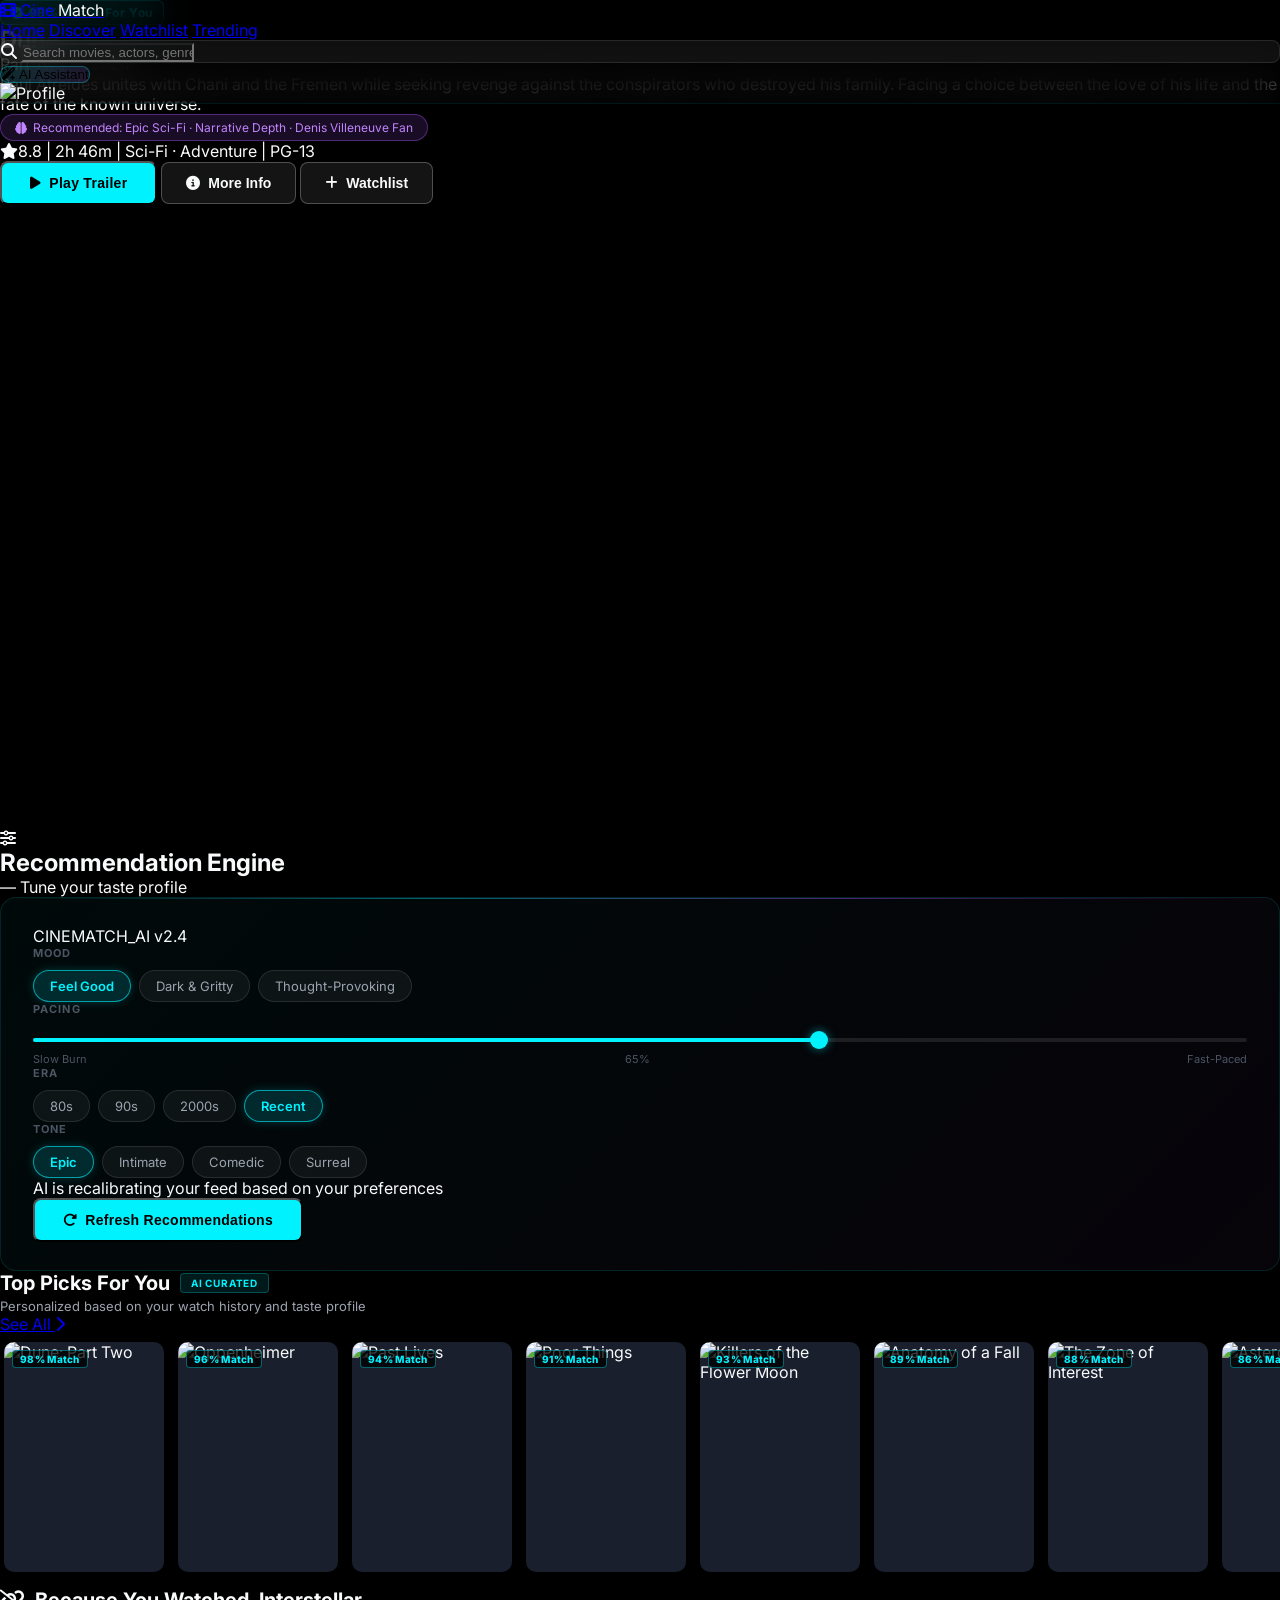
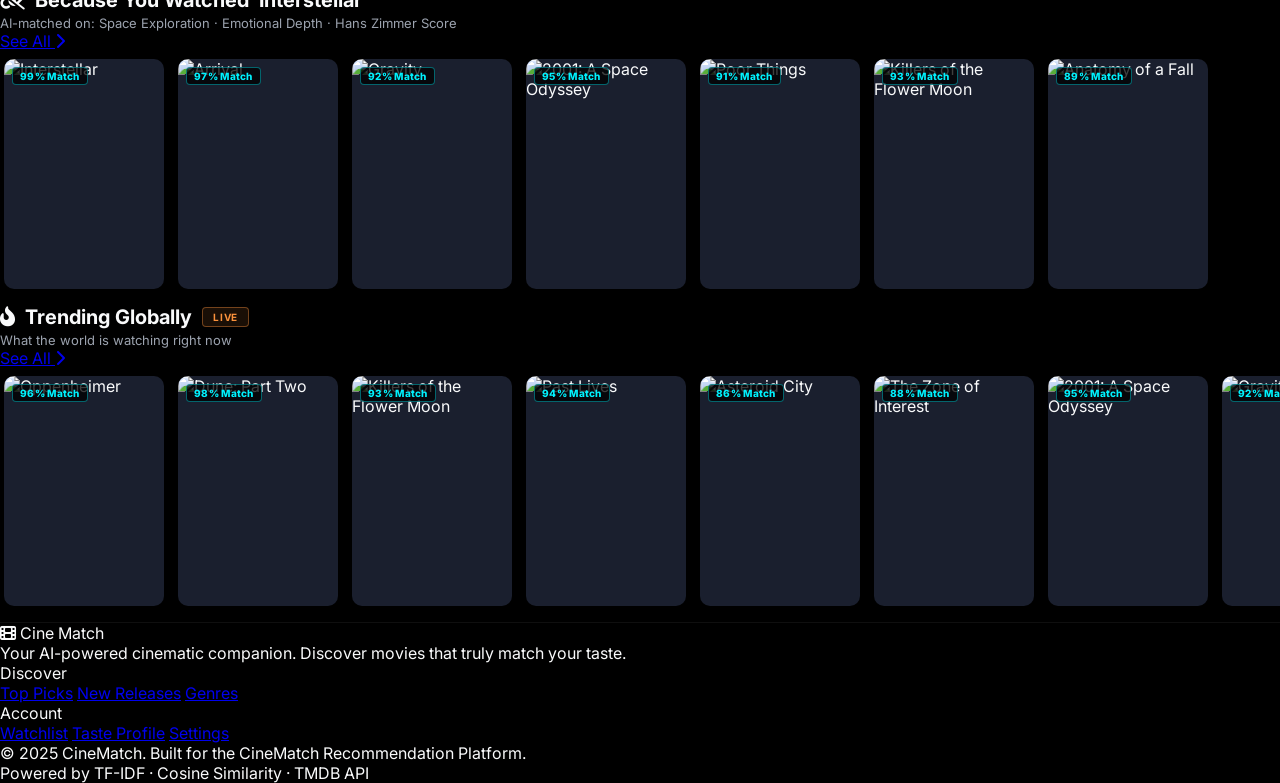
==== cinematch.html @ f8d1aee7 "Added the basis of UI." ====
<!DOCTYPE html>
<html lang="en">
<head>
  <meta charset="UTF-8" />
  <meta name="viewport" content="width=device-width, initial-scale=1.0" />
  <title>CineMatch — Your AI Movie Companion</title>
  <script src="https://cdn.tailwindcss.com"></script>
  <link rel="stylesheet" href="https://cdnjs.cloudflare.com/ajax/libs/font-awesome/6.5.0/css/all.min.css" />
  <link href="https://fonts.googleapis.com/css2?family=Inter:wght@300;400;500;600;700;800;900&display=swap" rel="stylesheet" />

  <script>
    tailwind.config = {
      theme: {
        extend: {
          colors: {
            cyan: { DEFAULT: '#00f2fe', 400: '#00f2fe', 500: '#00d4e0' },
            purple: { accent: '#a855f7', deep: '#7c3aed' },
            dark: { 900: '#000000', 800: '#0a0a0f', 700: '#0f0f1a', 600: '#111827', 500: '#1a1f2e', 400: '#1e2435', 300: '#252b3d' },
          },
          fontFamily: { sans: ['Inter', 'sans-serif'] },
          backdropBlur: { xs: '2px', sm: '8px', md: '16px', lg: '24px', xl: '40px' },
        }
      }
    }
  </script>

  <style>
    * { box-sizing: border-box; margin: 0; padding: 0; }
    :root {
      --cyan: #00f2fe;
      --cyan-dim: rgba(0, 242, 254, 0.15);
      --cyan-glow: rgba(0, 242, 254, 0.4);
      --purple: #a855f7;
      --purple-dim: rgba(168, 85, 247, 0.15);
      --purple-glow: rgba(168, 85, 247, 0.4);
      --bg-0: #000000;
      --bg-1: #0a0a0f;
      --bg-2: #0f0f1a;
      --bg-3: #111827;
      --bg-4: #1a1f2e;
      --bg-5: #252b3d;
      --text-primary: #f9fafb;
      --text-secondary: #9ca3af;
      --text-muted: #4b5563;
    }

    html { scroll-behavior: smooth; }

    body {
      background: var(--bg-0);
      color: var(--text-primary);
      font-family: 'Inter', sans-serif;
      overflow-x: hidden;
      min-height: 100vh;
    }

    /* ─── SCROLLBAR ─── */
    ::-webkit-scrollbar { width: 4px; height: 4px; }
    ::-webkit-scrollbar-track { background: var(--bg-1); }
    ::-webkit-scrollbar-thumb { background: var(--bg-5); border-radius: 9999px; }
    ::-webkit-scrollbar-thumb:hover { background: var(--cyan); }

    /* ─── NAVBAR ─── */
    #navbar {
      position: fixed; top: 0; left: 0; right: 0; z-index: 999;
      background: rgba(0, 0, 0, 0.6);
      backdrop-filter: blur(20px);
      -webkit-backdrop-filter: blur(20px);
      border-bottom: 1px solid rgba(0, 242, 254, 0.08);
      transition: background 0.3s ease;
    }
    #navbar.scrolled {
      background: rgba(0, 0, 0, 0.92);
      border-bottom-color: rgba(0, 242, 254, 0.15);
    }

    .nav-logo span:first-child { color: var(--cyan); }
    .nav-logo span:last-child { color: var(--text-primary); }

    .search-bar {
      background: rgba(255,255,255,0.06);
      border: 1px solid rgba(255,255,255,0.1);
      border-radius: 8px;
      transition: all 0.3s ease;
    }
    .search-bar:focus-within {
      background: rgba(0, 242, 254, 0.08);
      border-color: rgba(0, 242, 254, 0.5);
      box-shadow: 0 0 0 3px rgba(0, 242, 254, 0.1);
    }
    .search-bar input { background: transparent; outline: none; }

    .ai-btn {
      background: linear-gradient(135deg, rgba(0,242,254,0.15), rgba(168,85,247,0.15));
      border: 1px solid rgba(0,242,254,0.3);
      border-radius: 8px;
      transition: all 0.3s ease;
      position: relative;
      overflow: hidden;
    }
    .ai-btn::before {
      content: '';
      position: absolute; inset: 0;
      background: linear-gradient(135deg, rgba(0,242,254,0.2), rgba(168,85,247,0.2));
      opacity: 0;
      transition: opacity 0.3s ease;
    }
    .ai-btn:hover::before { opacity: 1; }
    .ai-btn:hover { border-color: rgba(0,242,254,0.6); box-shadow: 0 0 16px rgba(0,242,254,0.2); }

    /* ─── HERO ─── */
    #hero {
      position: relative;
      height: 92vh;
      min-height: 600px;
      overflow: hidden;
    }
    .hero-bg {
      position: absolute; inset: 0;
      background-image: url('https://images.unsplash.com/photo-1534809027769-b00d750a6bac?w=1800&q=85');
      background-size: cover;
      background-position: center top;
      transform: scale(1.05);
      animation: heroZoom 20s ease-in-out infinite alternate;
    }
    @keyframes heroZoom {
      from { transform: scale(1.05); }
      to   { transform: scale(1.12); }
    }
    .hero-gradient {
      position: absolute; inset: 0;
      background: linear-gradient(
        to bottom,
        rgba(0,0,0,0.2) 0%,
        rgba(0,0,0,0.1) 30%,
        rgba(0,0,0,0.6) 65%,
        rgba(0,0,0,0.95) 85%,
        #000 100%
      );
    }
    .hero-gradient-left {
      position: absolute; inset: 0;
      background: linear-gradient(to right, rgba(0,0,0,0.85) 0%, rgba(0,0,0,0.4) 50%, transparent 100%);
    }

    .match-badge {
      background: linear-gradient(135deg, rgba(0,242,254,0.25), rgba(0,242,254,0.1));
      border: 1px solid rgba(0,242,254,0.5);
      border-radius: 6px;
      font-size: 12px;
      font-weight: 700;
      color: var(--cyan);
      letter-spacing: 0.05em;
      padding: 4px 10px;
      display: inline-flex;
      align-items: center;
      gap: 5px;
      animation: pulseBadge 2.5s ease-in-out infinite;
    }
    @keyframes pulseBadge {
      0%,100% { box-shadow: 0 0 8px rgba(0,242,254,0.3); }
      50%      { box-shadow: 0 0 20px rgba(0,242,254,0.6); }
    }

    .why-pill {
      background: rgba(168,85,247,0.15);
      border: 1px solid rgba(168,85,247,0.4);
      border-radius: 20px;
      font-size: 12px;
      color: #c084fc;
      padding: 5px 14px;
      display: inline-flex;
      align-items: center;
      gap: 6px;
    }

    .btn-play {
      background: var(--cyan);
      color: #000;
      font-weight: 700;
      font-size: 14px;
      border-radius: 8px;
      padding: 12px 28px;
      display: inline-flex;
      align-items: center;
      gap: 8px;
      transition: all 0.3s ease;
      letter-spacing: 0.02em;
    }
    .btn-play:hover {
      background: #33f5ff;
      box-shadow: 0 0 24px rgba(0,242,254,0.6);
      transform: translateY(-1px);
    }

    .btn-outline {
      background: rgba(255,255,255,0.08);
      border: 1px solid rgba(255,255,255,0.25);
      color: var(--text-primary);
      font-weight: 600;
      font-size: 14px;
      border-radius: 8px;
      padding: 12px 24px;
      display: inline-flex;
      align-items: center;
      gap: 8px;
      transition: all 0.3s ease;
    }
    .btn-outline:hover {
      background: rgba(255,255,255,0.15);
      border-color: rgba(255,255,255,0.4);
      transform: translateY(-1px);
    }

    /* ─── CONTROL CENTER ─── */
    #control-center {
      background: linear-gradient(135deg, rgba(0,242,254,0.04), rgba(168,85,247,0.04));
      border: 1px solid rgba(0,242,254,0.12);
      border-radius: 16px;
      padding: 28px 32px;
      position: relative;
      overflow: hidden;
    }
    #control-center::before {
      content: '';
      position: absolute; top: 0; left: 0; right: 0; height: 1px;
      background: linear-gradient(90deg, transparent, rgba(0,242,254,0.4), rgba(168,85,247,0.4), transparent);
    }

    .control-label {
      font-size: 11px;
      font-weight: 700;
      letter-spacing: 0.1em;
      text-transform: uppercase;
      color: var(--text-muted);
      margin-bottom: 10px;
    }

    /* Toggle Pills */
    .pill-group { display: flex; gap: 8px; flex-wrap: wrap; }
    .pill {
      background: rgba(255,255,255,0.05);
      border: 1px solid rgba(255,255,255,0.1);
      border-radius: 20px;
      font-size: 13px;
      color: var(--text-secondary);
      padding: 7px 16px;
      cursor: pointer;
      transition: all 0.25s ease;
      user-select: none;
      white-space: nowrap;
    }
    .pill:hover {
      background: rgba(0,242,254,0.08);
      border-color: rgba(0,242,254,0.3);
      color: var(--cyan);
    }
    .pill.active {
      background: rgba(0,242,254,0.15);
      border-color: rgba(0,242,254,0.6);
      color: var(--cyan);
      font-weight: 600;
      box-shadow: 0 0 10px rgba(0,242,254,0.2);
    }
    .pill.active-purple {
      background: rgba(168,85,247,0.15);
      border-color: rgba(168,85,247,0.6);
      color: #c084fc;
      font-weight: 600;
      box-shadow: 0 0 10px rgba(168,85,247,0.2);
    }

    /* Range Slider */
    .slider-track { position: relative; margin-top: 4px; }
    input[type=range] {
      -webkit-appearance: none;
      width: 100%;
      height: 4px;
      background: rgba(255,255,255,0.1);
      border-radius: 2px;
      outline: none;
    }
    input[type=range]::-webkit-slider-thumb {
      -webkit-appearance: none;
      width: 18px;
      height: 18px;
      background: var(--cyan);
      border-radius: 50%;
      cursor: pointer;
      box-shadow: 0 0 10px rgba(0,242,254,0.5);
      transition: box-shadow 0.2s;
    }
    input[type=range]::-webkit-slider-thumb:hover {
      box-shadow: 0 0 16px rgba(0,242,254,0.8);
    }
    .slider-labels {
      display: flex;
      justify-content: space-between;
      font-size: 11px;
      color: var(--text-muted);
      margin-top: 6px;
    }

    /* ─── MOVIE ROWS ─── */
    .section-title {
      font-size: 20px;
      font-weight: 700;
      color: var(--text-primary);
      display: flex;
      align-items: center;
      gap: 10px;
    }
    .section-subtitle {
      font-size: 13px;
      color: var(--text-secondary);
      margin-top: 3px;
    }
    .section-tag {
      background: rgba(0,242,254,0.1);
      border: 1px solid rgba(0,242,254,0.25);
      color: var(--cyan);
      font-size: 10px;
      font-weight: 700;
      letter-spacing: 0.08em;
      text-transform: uppercase;
      padding: 3px 10px;
      border-radius: 4px;
    }

    .row-wrapper { position: relative; }
    .row-scroll {
      display: flex;
      gap: 14px;
      overflow-x: auto;
      padding: 8px 4px 16px;
      scrollbar-width: none;
      -ms-overflow-style: none;
      scroll-behavior: smooth;
    }
    .row-scroll::-webkit-scrollbar { display: none; }

    .scroll-btn {
      position: absolute;
      top: 50%;
      transform: translateY(-50%);
      z-index: 10;
      width: 44px;
      height: 80px;
      display: flex;
      align-items: center;
      justify-content: center;
      cursor: pointer;
      border-radius: 8px;
      background: rgba(0,0,0,0.8);
      border: 1px solid rgba(255,255,255,0.1);
      color: var(--text-primary);
      font-size: 16px;
      transition: all 0.25s ease;
      opacity: 0;
      pointer-events: none;
    }
    .row-wrapper:hover .scroll-btn { opacity: 1; pointer-events: all; }
    .scroll-btn:hover {
      background: rgba(0,242,254,0.15);
      border-color: rgba(0,242,254,0.4);
      color: var(--cyan);
      box-shadow: 0 0 16px rgba(0,242,254,0.2);
    }
    .scroll-btn.left { left: -20px; }
    .scroll-btn.right { right: -20px; }

    /* ─── MOVIE CARD ─── */
    .movie-card {
      flex: 0 0 160px;
      border-radius: 10px;
      overflow: hidden;
      cursor: pointer;
      position: relative;
      transition: transform 0.35s cubic-bezier(0.34, 1.56, 0.64, 1),
                  box-shadow 0.35s ease;
      background: var(--bg-4);
    }
    .movie-card:hover {
      transform: scale(1.08) translateY(-4px);
      box-shadow: 0 20px 40px rgba(0,0,0,0.7), 0 0 0 1px rgba(0,242,254,0.3);
      z-index: 5;
    }
    .movie-card img {
      width: 100%;
      height: 230px;
      object-fit: cover;
      display: block;
    }
    .card-overlay {
      position: absolute; inset: 0;
      background: linear-gradient(to top, rgba(0,0,0,0.95) 0%, rgba(0,0,0,0.3) 50%, transparent 100%);
      opacity: 0;
      transition: opacity 0.3s ease;
      display: flex;
      flex-direction: column;
      justify-content: flex-end;
      padding: 12px 10px;
      gap: 6px;
    }
    .movie-card:hover .card-overlay { opacity: 1; }

    .card-match {
      position: absolute;
      top: 8px;
      left: 8px;
      font-size: 10px;
      font-weight: 800;
      color: var(--cyan);
      background: rgba(0,0,0,0.75);
      border: 1px solid rgba(0,242,254,0.4);
      border-radius: 4px;
      padding: 2px 7px;
      letter-spacing: 0.03em;
    }

    .card-title {
      font-size: 12px;
      font-weight: 700;
      color: white;
      line-height: 1.3;
    }
    .card-meta {
      font-size: 10px;
      color: var(--text-secondary);
      display: flex;
      align-items: center;
      gap: 6px;
    }
    .card-genres {
      display: flex;
      gap: 4px;
      flex-wrap: wrap;
    }
    .genre-tag {
      font-size: 9px;
      background: rgba(168,85,247,0.25);
      border: 1px solid rgba(168,85,247,0.3);
      color: #c084fc;
      padding: 2px 6px;
      border-radius: 3px;
      font-weight: 600;
    }

    .card-play-icon {
      position: absolute;
      top: 50%;
      left: 50%;
      transform: translate(-50%, -50%) scale(0.5);
      width: 42px;
      height: 42px;
      background: rgba(0,242,254,0.9);
      border-radius: 50%;
      display: flex;
      align-items: center;
      justify-content: center;
      color: #000;
      font-size: 14px;
      opacity: 0;
      transition: all 0.3s ease;
    }
    .movie-card:hover .card-play-icon {
      opacity: 1;
      transform: translate(-50%, -50%) scale(1);
    }

    /* ─── MODAL ─── */
    #modal-overlay {
      position: fixed; inset: 0; z-index: 9999;
      background: rgba(0,0,0,0.85);
      backdrop-filter: blur(8px);
      -webkit-backdrop-filter: blur(8px);
      display: flex;
      align-items: center;
      justify-content: center;
      padding: 20px;
      opacity: 0;
      pointer-events: none;
      transition: opacity 0.3s ease;
    }
    #modal-overlay.active {
      opacity: 1;
      pointer-events: all;
    }
    #modal {
      background: var(--bg-2);
      border: 1px solid rgba(0,242,254,0.15);
      border-radius: 16px;
      width: 100%;
      max-width: 860px;
      max-height: 90vh;
      overflow-y: auto;
      transform: scale(0.9) translateY(20px);
      transition: transform 0.35s cubic-bezier(0.34, 1.56, 0.64, 1);
      scrollbar-width: thin;
    }
    #modal-overlay.active #modal {
      transform: scale(1) translateY(0);
    }

    .modal-hero {
      position: relative;
      height: 340px;
      overflow: hidden;
      border-radius: 16px 16px 0 0;
    }
    .modal-hero img {
      width: 100%;
      height: 100%;
      object-fit: cover;
    }
    .modal-hero-gradient {
      position: absolute; inset: 0;
      background: linear-gradient(to bottom, transparent 30%, var(--bg-2) 100%);
    }
    .modal-hero-left {
      position: absolute; inset: 0;
      background: linear-gradient(to right, rgba(0,0,0,0.6) 0%, transparent 60%);
    }
    .modal-hero-content {
      position: absolute;
      bottom: 24px;
      left: 28px;
      right: 28px;
    }
    .modal-close {
      position: absolute;
      top: 16px;
      right: 16px;
      width: 36px;
      height: 36px;
      background: rgba(0,0,0,0.7);
      border: 1px solid rgba(255,255,255,0.2);
      border-radius: 50%;
      display: flex;
      align-items: center;
      justify-content: center;
      cursor: pointer;
      color: white;
      font-size: 14px;
      transition: all 0.2s;
      z-index: 10;
    }
    .modal-close:hover {
      background: rgba(0,242,254,0.2);
      border-color: var(--cyan);
      color: var(--cyan);
    }

    .rating-star { color: #fbbf24; }

    .platform-badge {
      background: rgba(255,255,255,0.08);
      border: 1px solid rgba(255,255,255,0.15);
      border-radius: 6px;
      font-size: 11px;
      font-weight: 600;
      color: var(--text-secondary);
      padding: 4px 10px;
      display: inline-flex;
      align-items: center;
      gap: 5px;
    }

    .dont-show-btn {
      background: rgba(239,68,68,0.1);
      border: 1px solid rgba(239,68,68,0.3);
      color: #f87171;
      font-size: 12px;
      font-weight: 600;
      padding: 8px 16px;
      border-radius: 6px;
      cursor: pointer;
      display: inline-flex;
      align-items: center;
      gap: 6px;
      transition: all 0.2s;
    }
    .dont-show-btn:hover {
      background: rgba(239,68,68,0.2);
      border-color: rgba(239,68,68,0.6);
    }

    .cast-avatar {
      width: 50px;
      height: 50px;
      border-radius: 50%;
      object-fit: cover;
      border: 2px solid rgba(0,242,254,0.2);
    }

    /* ─── SIMILAR ROW IN MODAL ─── */
    .mini-card {
      flex: 0 0 110px;
      border-radius: 8px;
      overflow: hidden;
      cursor: pointer;
      transition: transform 0.25s ease, box-shadow 0.25s ease;
    }
    .mini-card:hover {
      transform: scale(1.06);
      box-shadow: 0 8px 20px rgba(0,0,0,0.6), 0 0 0 1px rgba(0,242,254,0.3);
    }
    .mini-card img {
      width: 100%;
      height: 155px;
      object-fit: cover;
    }
    .mini-card-title {
      font-size: 10px;
      font-weight: 600;
      color: var(--text-secondary);
      padding: 6px 6px 4px;
      background: var(--bg-4);
    }

    /* ─── FOOTER ─── */
    footer {
      border-top: 1px solid rgba(255,255,255,0.06);
    }

    /* ─── ANIMATIONS ─── */
    .fade-in {
      animation: fadeIn 0.6s ease forwards;
    }
    @keyframes fadeIn {
      from { opacity: 0; transform: translateY(16px); }
      to   { opacity: 1; transform: translateY(0); }
    }

    .section-fade {
      opacity: 0;
      transform: translateY(24px);
      transition: opacity 0.6s ease, transform 0.6s ease;
    }
    .section-fade.visible {
      opacity: 1;
      transform: translateY(0);
    }

    /* ─── RESPONSIVE ─── */
    @media (max-width: 768px) {
      .movie-card { flex: 0 0 130px; }
      .movie-card img { height: 185px; }
      .section-title { font-size: 16px; }
      #hero { height: 70vh; min-height: 480px; }
      .modal-hero { height: 220px; }
      #control-center { padding: 20px; }
    }
    @media (max-width: 480px) {
      .movie-card { flex: 0 0 110px; }
      .movie-card img { height: 158px; }
    }
  </style>
</head>
<body>

<!-- ══════════════════════════════════════════ -->
<!--  NAVBAR                                    -->
<!-- ══════════════════════════════════════════ -->
<nav id="navbar" class="px-6 py-4">
  <div class="max-w-screen-2xl mx-auto flex items-center gap-6">

    <!-- Logo -->
    <a href="#" class="nav-logo flex items-center gap-1 flex-shrink-0">
      <i class="fa-solid fa-film text-cyan-400 text-xl"></i>
      <span class="font-black text-xl tracking-tight text-cyan-400">Cine</span>
      <span class="font-black text-xl tracking-tight">Match</span>
    </a>

    <!-- Nav Links (desktop) -->
    <div class="hidden md:flex items-center gap-6 text-sm font-medium text-gray-400">
      <a href="#" class="text-white hover:text-cyan-400 transition-colors">Home</a>
      <a href="#" class="hover:text-cyan-400 transition-colors">Discover</a>
      <a href="#" class="hover:text-cyan-400 transition-colors">Watchlist</a>
      <a href="#" class="hover:text-cyan-400 transition-colors">Trending</a>
    </div>

    <!-- Search -->
    <div class="search-bar flex items-center gap-2 px-3 py-2 flex-1 max-w-sm ml-auto">
      <i class="fa-solid fa-magnifying-glass text-gray-500 text-sm flex-shrink-0"></i>
      <input
        type="text"
        placeholder="Search movies, actors, genres..."
        class="text-sm text-gray-300 placeholder-gray-600 w-full"
      />
    </div>

    <!-- AI Assistant Button -->
    <button class="ai-btn hidden sm:flex items-center gap-2 px-4 py-2 text-sm font-semibold text-cyan-300 flex-shrink-0"
      onclick="openModal(movies[0])">
      <i class="fa-solid fa-wand-magic-sparkles text-xs"></i>
      <span>AI Assistant</span>
    </button>

    <!-- Profile -->
    <div class="flex-shrink-0 w-9 h-9 rounded-full overflow-hidden border-2 border-cyan-400/30 cursor-pointer hover:border-cyan-400/70 transition-colors">
      <img src="https://images.unsplash.com/photo-1535713875002-d1d0cf377fde?w=80&q=80" alt="Profile" class="w-full h-full object-cover" />
    </div>

  </div>
</nav>


<!-- ══════════════════════════════════════════ -->
<!--  HERO SECTION                              -->
<!-- ══════════════════════════════════════════ -->
<section id="hero">
  <div class="hero-bg"></div>
  <div class="hero-gradient"></div>
  <div class="hero-gradient-left"></div>

  <!-- Content -->
  <div class="absolute inset-0 flex items-end pb-16 px-8 md:px-16">
    <div class="max-w-xl fade-in">

      <!-- Match Badge -->
      <div class="match-badge mb-4">
        <i class="fa-solid fa-circle-check text-xs"></i>
        98% Match For You
      </div>

      <!-- Title -->
      <h1 class="text-5xl md:text-7xl font-black tracking-tight text-white leading-none mb-3">
        Dune
      </h1>
      <p class="text-lg font-light text-gray-200 mb-2">Part Two — 2024</p>

      <!-- Synopsis -->
      <p class="text-gray-300 text-sm leading-relaxed mb-5 max-w-md">
        Paul Atreides unites with Chani and the Fremen while seeking revenge against the conspirators who destroyed his family. Facing a choice between the love of his life and the fate of the known universe.
      </p>

      <!-- Why Pill -->
      <div class="why-pill mb-6">
        <i class="fa-solid fa-brain text-xs text-purple-400"></i>
        Recommended: Epic Sci-Fi · Narrative Depth · Denis Villeneuve Fan
      </div>

      <!-- Meta Row -->
      <div class="flex items-center gap-4 mb-6 text-sm">
        <span class="text-yellow-400 font-bold"><i class="fa-solid fa-star text-xs mr-1"></i>8.8</span>
        <span class="text-gray-500">|</span>
        <span class="text-gray-400">2h 46m</span>
        <span class="text-gray-500">|</span>
        <span class="text-gray-400">Sci-Fi · Adventure</span>
        <span class="text-gray-500">|</span>
        <span class="text-gray-400 text-xs bg-gray-700/60 px-2 py-0.5 rounded">PG-13</span>
      </div>

      <!-- CTA Buttons -->
      <div class="flex items-center gap-3 flex-wrap">
        <button class="btn-play" onclick="openModal(movies[0])">
          <i class="fa-solid fa-play text-xs"></i>
          Play Trailer
        </button>
        <button class="btn-outline">
          <i class="fa-solid fa-circle-info text-sm"></i>
          More Info
        </button>
        <button class="btn-outline" title="Add to Watchlist">
          <i class="fa-solid fa-plus text-sm"></i>
          Watchlist
        </button>
      </div>

    </div>
  </div>
</section>


<!-- ══════════════════════════════════════════ -->
<!--  MAIN CONTENT                              -->
<!-- ══════════════════════════════════════════ -->
<main class="relative z-10 bg-black px-6 md:px-12 lg:px-16 pb-20 space-y-14">


  <!-- ── RECOMMENDATION ENGINE CONTROL CENTER ── -->
  <section class="section-fade pt-10" id="controls">
    <div class="flex items-center gap-3 mb-6">
      <i class="fa-solid fa-sliders text-cyan-400"></i>
      <h2 class="text-base font-bold text-white uppercase tracking-widest text-xs">Recommendation Engine</h2>
      <span class="text-xs text-gray-600">— Tune your taste profile</span>
    </div>

    <div id="control-center">
      <!-- Scanline accent top-right -->
      <div class="absolute top-3 right-6 text-xs text-cyan-400/40 font-mono tracking-widest hidden md:block">CINEMATCH_AI v2.4</div>

      <div class="grid grid-cols-1 md:grid-cols-2 lg:grid-cols-4 gap-8">

        <!-- Mood -->
        <div>
          <p class="control-label">Mood</p>
          <div class="pill-group" id="mood-pills">
            <span class="pill active" data-group="mood">Feel Good</span>
            <span class="pill" data-group="mood">Dark & Gritty</span>
            <span class="pill" data-group="mood">Thought-Provoking</span>
          </div>
        </div>

        <!-- Pacing -->
        <div>
          <p class="control-label">Pacing</p>
          <div class="slider-track">
            <input type="range" id="pacing-slider" min="0" max="100" value="65" />
            <div class="slider-labels">
              <span>Slow Burn</span>
              <span id="pacing-val">65%</span>
              <span>Fast-Paced</span>
            </div>
          </div>
        </div>

        <!-- Decade -->
        <div>
          <p class="control-label">Era</p>
          <div class="pill-group" id="era-pills">
            <span class="pill" data-group="era">80s</span>
            <span class="pill" data-group="era">90s</span>
            <span class="pill" data-group="era">2000s</span>
            <span class="pill active" data-group="era">Recent</span>
          </div>
        </div>

        <!-- Tone -->
        <div>
          <p class="control-label">Tone</p>
          <div class="pill-group" id="tone-pills">
            <span class="pill active" data-group="tone">Epic</span>
            <span class="pill" data-group="tone">Intimate</span>
            <span class="pill" data-group="tone">Comedic</span>
            <span class="pill" data-group="tone">Surreal</span>
          </div>
        </div>

      </div>

      <!-- Similarity Score -->
      <div class="mt-8 pt-6 border-t border-white/5 flex items-center justify-between flex-wrap gap-4">
        <div class="flex items-center gap-3">
          <div class="w-2 h-2 bg-cyan-400 rounded-full animate-pulse"></div>
          <span class="text-xs text-gray-500">AI is recalibrating your feed based on your preferences</span>
        </div>
        <button class="btn-play text-xs py-2 px-5" id="refresh-btn">
          <i class="fa-solid fa-rotate-right text-xs"></i>
          Refresh Recommendations
        </button>
      </div>
    </div>
  </section>


  <!-- ── ROW 1: TOP PICKS ── -->
  <section class="section-fade">
    <div class="flex items-baseline justify-between mb-4">
      <div>
        <h2 class="section-title">
          Top Picks For You
          <span class="section-tag">AI Curated</span>
        </h2>
        <p class="section-subtitle">Personalized based on your watch history and taste profile</p>
      </div>
      <a href="#" class="text-xs text-cyan-400 hover:text-cyan-300 transition-colors font-semibold flex items-center gap-1">
        See All <i class="fa-solid fa-chevron-right text-[10px]"></i>
      </a>
    </div>

    <div class="row-wrapper" id="row-1-wrapper">
      <button class="scroll-btn left" onclick="scrollRow('row-1', -1)">
        <i class="fa-solid fa-chevron-left"></i>
      </button>
      <div class="row-scroll" id="row-1">
        <!-- Cards injected by JS -->
      </div>
      <button class="scroll-btn right" onclick="scrollRow('row-1', 1)">
        <i class="fa-solid fa-chevron-right"></i>
      </button>
    </div>
  </section>


  <!-- ── ROW 2: BECAUSE YOU WATCHED ── -->
  <section class="section-fade">
    <div class="flex items-baseline justify-between mb-4">
      <div>
        <h2 class="section-title">
          <i class="fa-solid fa-link-slash text-purple-400 text-base"></i>
          Because You Watched <span class="text-purple-400">Interstellar</span>
        </h2>
        <p class="section-subtitle">AI-matched on: Space Exploration · Emotional Depth · Hans Zimmer Score</p>
      </div>
      <a href="#" class="text-xs text-cyan-400 hover:text-cyan-300 transition-colors font-semibold flex items-center gap-1">
        See All <i class="fa-solid fa-chevron-right text-[10px]"></i>
      </a>
    </div>

    <div class="row-wrapper" id="row-2-wrapper">
      <button class="scroll-btn left" onclick="scrollRow('row-2', -1)">
        <i class="fa-solid fa-chevron-left"></i>
      </button>
      <div class="row-scroll" id="row-2">
      </div>
      <button class="scroll-btn right" onclick="scrollRow('row-2', 1)">
        <i class="fa-solid fa-chevron-right"></i>
      </button>
    </div>
  </section>


  <!-- ── ROW 3: TRENDING GLOBALLY ── -->
  <section class="section-fade">
    <div class="flex items-baseline justify-between mb-4">
      <div>
        <h2 class="section-title">
          <i class="fa-solid fa-fire-flame-curved text-orange-400 text-base"></i>
          Trending Globally
          <span class="section-tag" style="border-color:rgba(251,146,60,0.4);color:#fb923c;background:rgba(251,146,60,0.1)">LIVE</span>
        </h2>
        <p class="section-subtitle">What the world is watching right now</p>
      </div>
      <a href="#" class="text-xs text-cyan-400 hover:text-cyan-300 transition-colors font-semibold flex items-center gap-1">
        See All <i class="fa-solid fa-chevron-right text-[10px]"></i>
      </a>
    </div>

    <div class="row-wrapper" id="row-3-wrapper">
      <button class="scroll-btn left" onclick="scrollRow('row-3', -1)">
        <i class="fa-solid fa-chevron-left"></i>
      </button>
      <div class="row-scroll" id="row-3">
      </div>
      <button class="scroll-btn right" onclick="scrollRow('row-3', 1)">
        <i class="fa-solid fa-chevron-right"></i>
      </button>
    </div>
  </section>


</main>


<!-- ══════════════════════════════════════════ -->
<!--  FOOTER                                    -->
<!-- ══════════════════════════════════════════ -->
<footer class="bg-black px-8 md:px-16 py-12">
  <div class="max-w-screen-xl mx-auto">
    <div class="flex flex-col md:flex-row items-start md:items-center justify-between gap-6">
      <div>
        <div class="nav-logo flex items-center gap-1 mb-2">
          <i class="fa-solid fa-film text-cyan-400"></i>
          <span class="font-black text-xl text-cyan-400">Cine</span>
          <span class="font-black text-xl">Match</span>
        </div>
        <p class="text-gray-600 text-sm max-w-xs">Your AI-powered cinematic companion. Discover movies that truly match your taste.</p>
      </div>
      <div class="flex gap-8 text-sm text-gray-600">
        <div class="space-y-2">
          <p class="text-gray-400 font-semibold text-xs uppercase tracking-widest mb-3">Discover</p>
          <a href="#" class="block hover:text-cyan-400 transition-colors">Top Picks</a>
          <a href="#" class="block hover:text-cyan-400 transition-colors">New Releases</a>
          <a href="#" class="block hover:text-cyan-400 transition-colors">Genres</a>
        </div>
        <div class="space-y-2">
          <p class="text-gray-400 font-semibold text-xs uppercase tracking-widest mb-3">Account</p>
          <a href="#" class="block hover:text-cyan-400 transition-colors">Watchlist</a>
          <a href="#" class="block hover:text-cyan-400 transition-colors">Taste Profile</a>
          <a href="#" class="block hover:text-cyan-400 transition-colors">Settings</a>
        </div>
      </div>
    </div>
    <div class="border-t border-white/5 mt-8 pt-6 flex items-center justify-between">
      <p class="text-gray-700 text-xs">© 2025 CineMatch. Built for the CineMatch Recommendation Platform.</p>
      <p class="text-gray-700 text-xs hidden md:block">Powered by TF-IDF · Cosine Similarity · TMDB API</p>
    </div>
  </div>
</footer>


<!-- ══════════════════════════════════════════ -->
<!--  MODAL                                     -->
<!-- ══════════════════════════════════════════ -->
<div id="modal-overlay" onclick="handleModalOverlayClick(event)">
  <div id="modal">

    <!-- Hero Backdrop -->
    <div class="modal-hero">
      <img id="modal-backdrop" src="" alt="" />
      <div class="modal-hero-gradient"></div>
      <div class="modal-hero-left"></div>
      <button class="modal-close" onclick="closeModal()"><i class="fa-solid fa-xmark"></i></button>

      <div class="modal-hero-content">
        <div id="modal-match" class="match-badge mb-3"></div>
        <h2 id="modal-title" class="text-3xl font-black text-white mb-1"></h2>
        <p id="modal-year" class="text-gray-400 text-sm"></p>
      </div>
    </div>

    <!-- Modal Body -->
    <div class="p-7 space-y-6">

      <!-- Rating + Platforms Row -->
      <div class="flex items-center justify-between flex-wrap gap-4">
        <div class="flex items-center gap-5">
          <div>
            <p class="text-xs text-gray-600 mb-1">IMDb Rating</p>
            <p class="rating-star font-bold text-lg"><i class="fa-solid fa-star text-sm"></i> <span id="modal-rating"></span></p>
          </div>
          <div>
            <p class="text-xs text-gray-600 mb-1">Runtime</p>
            <p class="text-white font-semibold" id="modal-runtime"></p>
          </div>
          <div>
            <p class="text-xs text-gray-600 mb-1">Genre</p>
            <p class="text-white font-semibold" id="modal-genre"></p>
          </div>
        </div>
        <div>
          <p class="text-xs text-gray-600 mb-2">Streaming On</p>
          <div class="flex gap-2 flex-wrap" id="modal-platforms"></div>
        </div>
      </div>

      <!-- Synopsis -->
      <div>
        <h3 class="text-xs font-bold text-gray-600 uppercase tracking-widest mb-2">Synopsis</h3>
        <p id="modal-synopsis" class="text-gray-300 text-sm leading-relaxed"></p>
      </div>

      <!-- AI Reason -->
      <div class="p-4 rounded-xl border" style="background:rgba(168,85,247,0.07);border-color:rgba(168,85,247,0.2)">
        <p class="text-xs font-bold text-purple-400 uppercase tracking-widest mb-2">
          <i class="fa-solid fa-brain mr-2"></i>Why CineMatch Recommended This
        </p>
        <div class="flex flex-wrap gap-2" id="modal-reasons"></div>
      </div>

      <!-- Cast -->
      <div>
        <h3 class="text-xs font-bold text-gray-600 uppercase tracking-widest mb-3">Cast</h3>
        <div class="flex gap-4 flex-wrap" id="modal-cast"></div>
      </div>

      <!-- Actions -->
      <div class="flex items-center gap-3 flex-wrap pt-2 border-t border-white/5">
        <button class="btn-play text-sm py-2.5 px-6">
          <i class="fa-solid fa-play text-xs"></i> Watch Now
        </button>
        <button class="btn-outline text-sm py-2.5 px-5">
          <i class="fa-solid fa-plus text-sm"></i> Watchlist
        </button>
        <button class="dont-show-btn ml-auto" onclick="closeModal()">
          <i class="fa-solid fa-ban text-xs"></i> Don't Show Again
        </button>
      </div>

      <!-- Similar Recommendations -->
      <div>
        <h3 class="text-xs font-bold text-gray-600 uppercase tracking-widest mb-3">Similar Recommendations</h3>
        <div class="flex gap-3 overflow-x-auto pb-2" id="modal-similar" style="scrollbar-width:none;"></div>
      </div>

    </div>
  </div>
</div>


<!-- ══════════════════════════════════════════ -->
<!--  JAVASCRIPT                                -->
<!-- ══════════════════════════════════════════ -->
<script>

// ─── DATA ───────────────────────────────────────────────
const movies = [
  {
    id: 1,
    title: "Dune: Part Two",
    year: "2024",
    match: 98,
    rating: 8.8,
    runtime: "2h 46m",
    genre: "Sci-Fi · Adventure",
    synopsis: "Paul Atreides unites with Chani and the Fremen while seeking revenge against the conspirators who destroyed his family. Facing a choice between the love of his life and the fate of the known universe.",
    poster: "https://images.unsplash.com/photo-1534809027769-b00d750a6bac?w=400&q=80",
    backdrop: "https://images.unsplash.com/photo-1534809027769-b00d750a6bac?w=1200&q=85",
    platforms: ["Max", "Apple TV+"],
    reasons: ["Epic Sci-Fi", "Narrative Depth", "Denis Villeneuve", "World-Building"],
    cast: [
      { name: "Timothée Chalamet", img: "https://images.unsplash.com/photo-1507003211169-0a1dd7228f2d?w=80&q=80" },
      { name: "Zendaya", img: "https://images.unsplash.com/photo-1494790108377-be9c29b29330?w=80&q=80" },
      { name: "Rebecca Ferguson", img: "https://images.unsplash.com/photo-1438761681033-6461ffad8d80?w=80&q=80" },
    ]
  },
  {
    id: 2,
    title: "Oppenheimer",
    year: "2023",
    match: 96,
    rating: 8.9,
    runtime: "3h 0m",
    genre: "Drama · History",
    synopsis: "The story of J. Robert Oppenheimer's role in the development of the atomic bomb during World War II, and the political fallout that followed.",
    poster: "https://images.unsplash.com/photo-1518770660439-4636190af475?w=400&q=80",
    backdrop: "https://images.unsplash.com/photo-1518770660439-4636190af475?w=1200&q=85",
    platforms: ["Peacock", "Prime Video"],
    reasons: ["Historical Drama", "Christopher Nolan", "Complex Narrative", "Oscar Winner"],
    cast: [
      { name: "Cillian Murphy", img: "https://images.unsplash.com/photo-1500648767791-00dcc994a43e?w=80&q=80" },
      { name: "Emily Blunt", img: "https://images.unsplash.com/photo-1534528741775-53994a69daeb?w=80&q=80" },
      { name: "Matt Damon", img: "https://images.unsplash.com/photo-1506794778202-cad84cf45f1d?w=80&q=80" },
    ]
  },
  {
    id: 3,
    title: "Past Lives",
    year: "2023",
    match: 94,
    rating: 8.0,
    runtime: "1h 46m",
    genre: "Romance · Drama",
    synopsis: "Two childhood sweethearts are separated when one of them emigrates. Two decades later, they reunite in New York for one week, prompting questions about love and fate.",
    poster: "https://images.unsplash.com/photo-1477959858617-67f85cf4f1df?w=400&q=80",
    backdrop: "https://images.unsplash.com/photo-1477959858617-67f85cf4f1df?w=1200&q=85",
    platforms: ["Max", "Mubi"],
    reasons: ["Emotional Depth", "Arthouse Cinema", "Character Study", "A24"],
    cast: [
      { name: "Greta Lee", img: "https://images.unsplash.com/photo-1499952127939-9bbf5af6c51c?w=80&q=80" },
      { name: "Teo Yoo", img: "https://images.unsplash.com/photo-1488161628813-04466f872be2?w=80&q=80" },
    ]
  },
  {
    id: 4,
    title: "Poor Things",
    year: "2023",
    match: 91,
    rating: 8.0,
    runtime: "2h 21m",
    genre: "Sci-Fi · Comedy",
    synopsis: "Bella Baxter, a young woman brought back to life by a brilliant and unorthodox scientist, sets out on a journey across continents.",
    poster: "https://images.unsplash.com/photo-1549032305-e816fabf0dd2?w=400&q=80",
    backdrop: "https://images.unsplash.com/photo-1549032305-e816fabf0dd2?w=1200&q=85",
    platforms: ["Disney+", "Hulu"],
    reasons: ["Yorgos Lanthimos", "Surreal Visuals", "Emma Stone", "Golden Globe Winner"],
    cast: [
      { name: "Emma Stone", img: "https://images.unsplash.com/photo-1529626455594-4ff0802cfb7e?w=80&q=80" },
      { name: "Mark Ruffalo", img: "https://images.unsplash.com/photo-1472099645785-5658abf4ff4e?w=80&q=80" },
    ]
  },
  {
    id: 5,
    title: "Killers of the Flower Moon",
    year: "2023",
    match: 93,
    rating: 7.7,
    runtime: "3h 26m",
    genre: "Crime · History",
    synopsis: "Members of the Osage Nation are murdered under mysterious circumstances in 1920s Oklahoma, sparking a major FBI investigation.",
    poster: "https://images.unsplash.com/photo-1470071459604-3b5ec3a7fe05?w=400&q=80",
    backdrop: "https://images.unsplash.com/photo-1470071459604-3b5ec3a7fe05?w=1200&q=85",
    platforms: ["Apple TV+"],
    reasons: ["Scorsese Direction", "Historical Crime", "Epic Scale", "Period Drama"],
    cast: [
      { name: "Leonardo DiCaprio", img: "https://images.unsplash.com/photo-1542909168-82c3e7fdca5c?w=80&q=80" },
      { name: "Robert De Niro", img: "https://images.unsplash.com/photo-1560250097-0b93528c311a?w=80&q=80" },
    ]
  },
  {
    id: 6,
    title: "Anatomy of a Fall",
    year: "2023",
    match: 89,
    rating: 7.7,
    runtime: "2h 31m",
    genre: "Thriller · Drama",
    synopsis: "A woman is suspected of her husband's death after his body is found at the base of their chalet. Her son, partially blind, witnessed the scene.",
    poster: "https://images.unsplash.com/photo-1542261777448-23d2a9e529b2?w=400&q=80",
    backdrop: "https://images.unsplash.com/photo-1542261777448-23d2a9e529b2?w=1200&q=85",
    platforms: ["Mubi", "Prime Video"],
    reasons: ["Palme d'Or Winner", "Legal Thriller", "Psychological Drama", "French Cinema"],
    cast: [
      { name: "Sandra Hüller", img: "https://images.unsplash.com/photo-1580489944761-15a19d654956?w=80&q=80" },
      { name: "Swann Arlaud", img: "https://images.unsplash.com/photo-1531427186611-ecfd6d936c79?w=80&q=80" },
    ]
  },
  {
    id: 7,
    title: "The Zone of Interest",
    year: "2023",
    match: 88,
    rating: 7.4,
    runtime: "1h 45m",
    genre: "History · Drama",
    synopsis: "The commandant of Auschwitz and his wife try to build a dream life for their family in a house beside the camp.",
    poster: "https://images.unsplash.com/photo-1520209268518-aec60b8bb5ca?w=400&q=80",
    backdrop: "https://images.unsplash.com/photo-1520209268518-aec60b8bb5ca?w=1200&q=85",
    platforms: ["MUBI", "Criterion"],
    reasons: ["Jonathan Glazer", "Oscar Best International", "Harrowing Premise", "Art House"],
    cast: [
      { name: "Christian Friedel", img: "https://images.unsplash.com/photo-1564564321837-a57b7070ac4f?w=80&q=80" },
      { name: "Sandra Hüller", img: "https://images.unsplash.com/photo-1580489944761-15a19d654956?w=80&q=80" },
    ]
  },
  {
    id: 8,
    title: "Asteroid City",
    year: "2023",
    match: 86,
    rating: 6.6,
    runtime: "1h 45m",
    genre: "Comedy · Drama",
    synopsis: "The itinerary of a junior stargazer/space cadet competition is spectacularly disrupted by world-changing events.",
    poster: "https://images.unsplash.com/photo-1489987707025-afc232f7ea0f?w=400&q=80",
    backdrop: "https://images.unsplash.com/photo-1489987707025-afc232f7ea0f?w=1200&q=85",
    platforms: ["Netflix", "Prime Video"],
    reasons: ["Wes Anderson", "Ensemble Cast", "Visual Storytelling", "Deadpan Humor"],
    cast: [
      { name: "Jason Schwartzman", img: "https://images.unsplash.com/photo-1539571696357-5a69c17a67c6?w=80&q=80" },
      { name: "Scarlett Johansson", img: "https://images.unsplash.com/photo-1531746020798-e6953c6e8e04?w=80&q=80" },
    ]
  },
  {
    id: 9,
    title: "Interstellar",
    year: "2014",
    match: 99,
    rating: 8.7,
    runtime: "2h 49m",
    genre: "Sci-Fi · Drama",
    synopsis: "A team of explorers travel through a wormhole in space in an attempt to ensure humanity's survival as Earth faces environmental catastrophe.",
    poster: "https://images.unsplash.com/photo-1462331940025-496dfbfc7564?w=400&q=80",
    backdrop: "https://images.unsplash.com/photo-1462331940025-496dfbfc7564?w=1200&q=85",
    platforms: ["Netflix", "Paramount+"],
    reasons: ["Christopher Nolan", "Space Exploration", "Hans Zimmer Score", "Emotional Sci-Fi"],
    cast: [
      { name: "Matthew McConaughey", img: "https://images.unsplash.com/photo-1566492031773-4f4e44671857?w=80&q=80" },
      { name: "Anne Hathaway", img: "https://images.unsplash.com/photo-1508214751196-bcfd4ca60f91?w=80&q=80" },
    ]
  },
  {
    id: 10,
    title: "Arrival",
    year: "2016",
    match: 97,
    rating: 7.9,
    runtime: "1h 56m",
    genre: "Sci-Fi · Thriller",
    synopsis: "A linguist works with the military to communicate with alien life forms after twelve mysterious spacecraft appear around the world.",
    poster: "https://images.unsplash.com/photo-1446776877081-d282a0f896e2?w=400&q=80",
    backdrop: "https://images.unsplash.com/photo-1446776877081-d282a0f896e2?w=1200&q=85",
    platforms: ["Netflix", "Max"],
    reasons: ["Denis Villeneuve", "Linguistic Sci-Fi", "Non-linear Narrative", "Emotional Depth"],
    cast: [
      { name: "Amy Adams", img: "https://images.unsplash.com/photo-1488716820095-cbe80883c496?w=80&q=80" },
      { name: "Jeremy Renner", img: "https://images.unsplash.com/photo-1492562080023-ab3db95bfbce?w=80&q=80" },
    ]
  },
  {
    id: 11,
    title: "Gravity",
    year: "2013",
    match: 92,
    rating: 7.7,
    runtime: "1h 31m",
    genre: "Sci-Fi · Thriller",
    synopsis: "Two astronauts work together to survive after an accident leaves them stranded in space.",
    poster: "https://images.unsplash.com/photo-1454789548928-9efd52dc4031?w=400&q=80",
    backdrop: "https://images.unsplash.com/photo-1454789548928-9efd52dc4031?w=1200&q=85",
    platforms: ["Netflix"],
    reasons: ["Alfonso Cuarón", "Visual Spectacle", "Space Survival", "Sandra Bullock"],
    cast: [
      { name: "Sandra Bullock", img: "https://images.unsplash.com/photo-1487412720507-e7ab37603c6f?w=80&q=80" },
      { name: "George Clooney", img: "https://images.unsplash.com/photo-1500648767791-00dcc994a43e?w=80&q=80" },
    ]
  },
  {
    id: 12,
    title: "2001: A Space Odyssey",
    year: "1968",
    match: 95,
    rating: 8.3,
    runtime: "2h 29m",
    genre: "Sci-Fi",
    synopsis: "Humanity finds a mysterious object buried beneath the lunar surface and, with the help of AI HAL 9000, sets off on a quest.",
    poster: "https://images.unsplash.com/photo-1611162617213-7d7a39e9b1d7?w=400&q=80",
    backdrop: "https://images.unsplash.com/photo-1611162617213-7d7a39e9b1d7?w=1200&q=85",
    platforms: ["Max", "Criterion"],
    reasons: ["Stanley Kubrick", "Foundational Sci-Fi", "Philosophical Depth", "Visual Pioneer"],
    cast: [
      { name: "Keir Dullea", img: "https://images.unsplash.com/photo-1506794778202-cad84cf45f1d?w=80&q=80" },
    ]
  },
];

// ─── ROW ASSIGNMENT ─────────────────────────────────────
const rows = {
  'row-1': movies.slice(0, 8),
  'row-2': [movies[8], movies[9], movies[10], movies[11], movies[3], movies[4], movies[5]],
  'row-3': [movies[1], movies[0], movies[4], movies[2], movies[7], movies[6], movies[11], movies[10]],
};

// ─── RENDER CARDS ───────────────────────────────────────
function buildCard(movie) {
  const card = document.createElement('div');
  card.className = 'movie-card';
  card.innerHTML = `
    <img src="${movie.poster}" alt="${movie.title}" loading="lazy" />
    <div class="card-match">${movie.match}% Match</div>
    <div class="card-play-icon"><i class="fa-solid fa-play" style="margin-left:2px;"></i></div>
    <div class="card-overlay">
      <div class="card-title">${movie.title}</div>
      <div class="card-meta">
        <span class="rating-star"><i class="fa-solid fa-star" style="font-size:9px;"></i> ${movie.rating}</span>
        <span>·</span>
        <span>${movie.year}</span>
      </div>
      <div class="card-genres">
        ${movie.genre.split('·').slice(0,2).map(g => `<span class="genre-tag">${g.trim()}</span>`).join('')}
      </div>
    </div>
  `;
  card.addEventListener('click', () => openModal(movie));
  return card;
}

function renderRows() {
  Object.entries(rows).forEach(([rowId, movieList]) => {
    const container = document.getElementById(rowId);
    movieList.forEach(movie => container.appendChild(buildCard(movie)));
  });
}

// ─── SCROLL BUTTONS ─────────────────────────────────────
function scrollRow(rowId, direction) {
  const el = document.getElementById(rowId);
  el.scrollBy({ left: direction * 600, behavior: 'smooth' });
}

// ─── MODAL ──────────────────────────────────────────────
function openModal(movie) {
  document.getElementById('modal-backdrop').src = movie.backdrop;
  document.getElementById('modal-match').innerHTML = `<i class="fa-solid fa-circle-check" style="font-size:10px;margin-right:4px;"></i>${movie.match}% Match For You`;
  document.getElementById('modal-title').textContent = movie.title;
  document.getElementById('modal-year').textContent = `${movie.year} · ${movie.runtime} · ${movie.genre}`;
  document.getElementById('modal-rating').textContent = movie.rating;
  document.getElementById('modal-runtime').textContent = movie.runtime;
  document.getElementById('modal-genre').textContent = movie.genre;
  document.getElementById('modal-synopsis').textContent = movie.synopsis;

  // Platforms
  const platformsEl = document.getElementById('modal-platforms');
  platformsEl.innerHTML = movie.platforms.map(p =>
    `<span class="platform-badge"><i class="fa-solid fa-circle-play" style="font-size:10px;color:#00f2fe;"></i>${p}</span>`
  ).join('');

  // AI Reasons
  const reasonsEl = document.getElementById('modal-reasons');
  reasonsEl.innerHTML = movie.reasons.map(r =>
    `<span class="why-pill"><i class="fa-solid fa-bolt" style="font-size:9px;"></i>${r}</span>`
  ).join('');

  // Cast
  const castEl = document.getElementById('modal-cast');
  castEl.innerHTML = movie.cast.map(c => `
    <div class="flex flex-col items-center gap-1">
      <img src="${c.img}" alt="${c.name}" class="cast-avatar" />
      <span style="font-size:10px;color:var(--text-secondary);text-align:center;max-width:60px;line-height:1.3;">${c.name}</span>
    </div>
  `).join('');

  // Similar
  const similarEl = document.getElementById('modal-similar');
  const similar = movies.filter(m => m.id !== movie.id).slice(0, 7);
  similarEl.innerHTML = similar.map(m => `
    <div class="mini-card" onclick="openModal(${JSON.stringify(m).replace(/"/g, '&quot;')})">
      <img src="${m.poster}" alt="${m.title}" loading="lazy" />
      <div class="mini-card-title">${m.title}</div>
    </div>
  `).join('');

  const overlay = document.getElementById('modal-overlay');
  overlay.classList.add('active');
  document.body.style.overflow = 'hidden';
}

function closeModal() {
  document.getElementById('modal-overlay').classList.remove('active');
  document.body.style.overflow = '';
}

function handleModalOverlayClick(e) {
  if (e.target === document.getElementById('modal-overlay')) closeModal();
}

document.addEventListener('keydown', e => {
  if (e.key === 'Escape') closeModal();
});

// ─── PILL INTERACTIONS ──────────────────────────────────
document.querySelectorAll('.pill').forEach(pill => {
  pill.addEventListener('click', function () {
    const group = this.dataset.group;
    document.querySelectorAll(`.pill[data-group="${group}"]`).forEach(p => {
      p.classList.remove('active', 'active-purple');
    });
    this.classList.add('active');
  });
});

// ─── SLIDER ─────────────────────────────────────────────
const pacingSlider = document.getElementById('pacing-slider');
const pacingVal = document.getElementById('pacing-val');
pacingSlider.addEventListener('input', function () {
  pacingVal.textContent = Math.round(this.value) + '%';
  const pct = this.value;
  this.style.background = `linear-gradient(to right, var(--cyan) 0%, var(--cyan) ${pct}%, rgba(255,255,255,0.1) ${pct}%, rgba(255,255,255,0.1) 100%)`;
});
// Init fill
pacingSlider.style.background = `linear-gradient(to right, var(--cyan) 0%, var(--cyan) 65%, rgba(255,255,255,0.1) 65%, rgba(255,255,255,0.1) 100%)`;

// ─── REFRESH BTN ────────────────────────────────────────
document.getElementById('refresh-btn').addEventListener('click', function () {
  this.innerHTML = '<i class="fa-solid fa-rotate-right fa-spin text-xs"></i> Refreshing...';
  setTimeout(() => {
    this.innerHTML = '<i class="fa-solid fa-rotate-right text-xs"></i> Refresh Recommendations';
  }, 1600);
});

// ─── NAVBAR SCROLL ──────────────────────────────────────
window.addEventListener('scroll', () => {
  const navbar = document.getElementById('navbar');
  if (window.scrollY > 60) navbar.classList.add('scrolled');
  else navbar.classList.remove('scrolled');
});

// ─── INTERSECTION OBSERVER (section fade-in) ────────────
const observer = new IntersectionObserver((entries) => {
  entries.forEach(entry => {
    if (entry.isIntersecting) {
      entry.target.classList.add('visible');
    }
  });
}, { threshold: 0.08 });

document.querySelectorAll('.section-fade').forEach(el => observer.observe(el));

// ─── INIT ────────────────────────────────────────────────
renderRows();

</script>
</body>
</html>
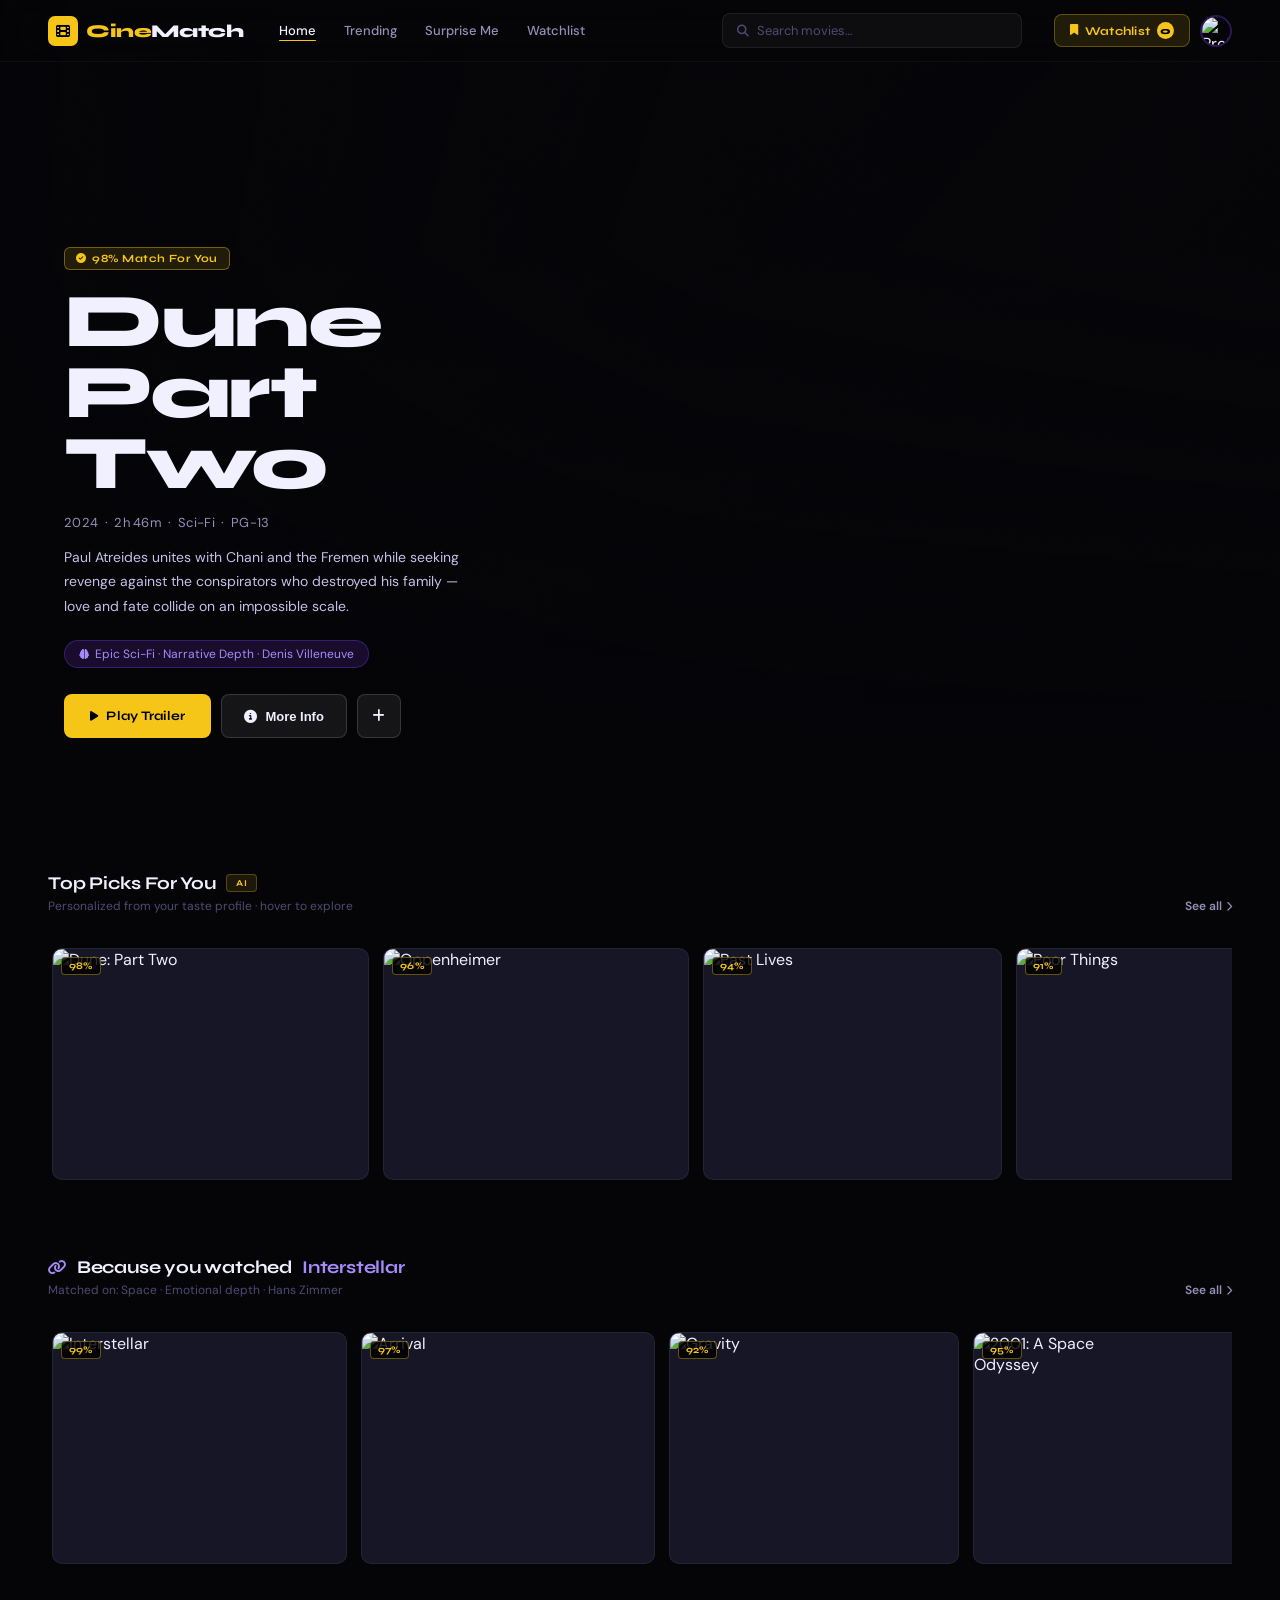
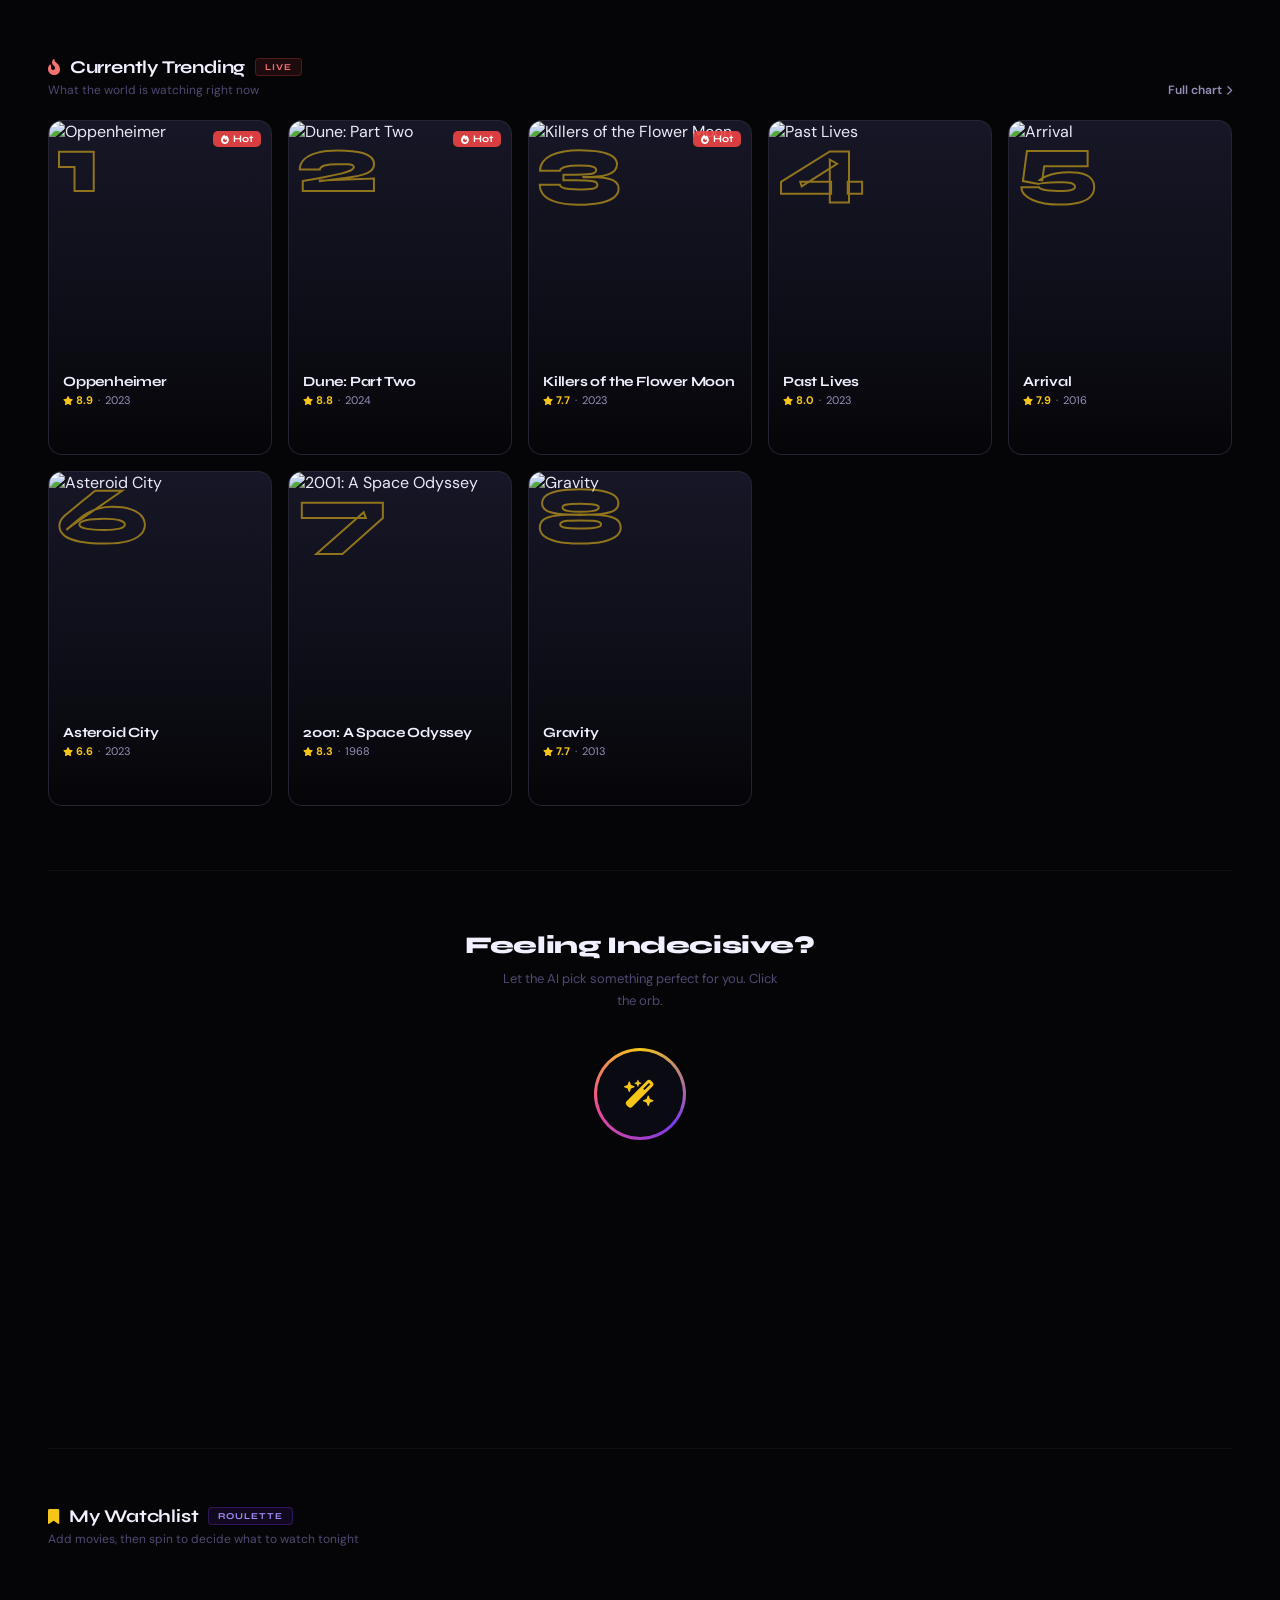
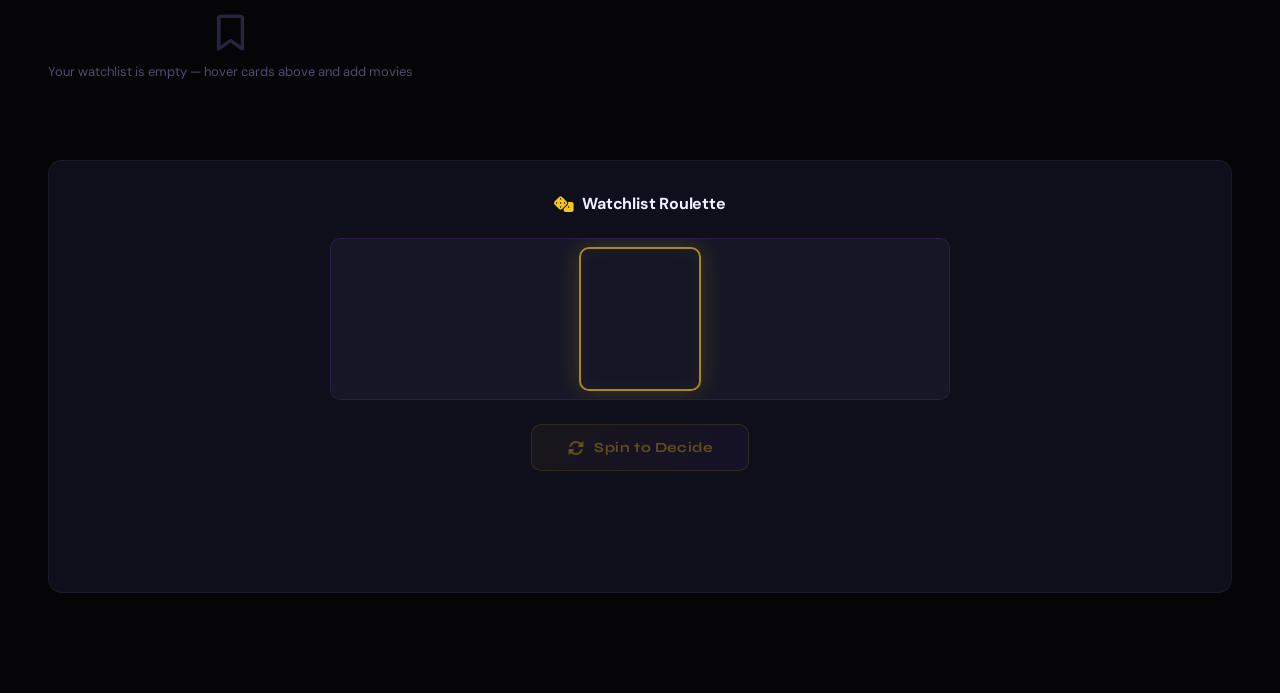
==== commit d7468ad3: "UI" ====
--- a/cinematch.html
+++ b/cinematch.html
@@ -1,1456 +1,1472 @@
 <!DOCTYPE html>
 <html lang="en">
 <head>
-  <meta charset="UTF-8" />
-  <meta name="viewport" content="width=device-width, initial-scale=1.0" />
-  <title>CineMatch — Your AI Movie Companion</title>
-  <script src="https://cdn.tailwindcss.com"></script>
-  <link rel="stylesheet" href="https://cdnjs.cloudflare.com/ajax/libs/font-awesome/6.5.0/css/all.min.css" />
-  <link href="https://fonts.googleapis.com/css2?family=Inter:wght@300;400;500;600;700;800;900&display=swap" rel="stylesheet" />
-
-  <script>
-    tailwind.config = {
-      theme: {
-        extend: {
-          colors: {
-            cyan: { DEFAULT: '#00f2fe', 400: '#00f2fe', 500: '#00d4e0' },
-            purple: { accent: '#a855f7', deep: '#7c3aed' },
-            dark: { 900: '#000000', 800: '#0a0a0f', 700: '#0f0f1a', 600: '#111827', 500: '#1a1f2e', 400: '#1e2435', 300: '#252b3d' },
-          },
-          fontFamily: { sans: ['Inter', 'sans-serif'] },
-          backdropBlur: { xs: '2px', sm: '8px', md: '16px', lg: '24px', xl: '40px' },
-        }
-      }
-    }
-  </script>
-
-  <style>
-    * { box-sizing: border-box; margin: 0; padding: 0; }
-    :root {
-      --cyan: #00f2fe;
-      --cyan-dim: rgba(0, 242, 254, 0.15);
-      --cyan-glow: rgba(0, 242, 254, 0.4);
-      --purple: #a855f7;
-      --purple-dim: rgba(168, 85, 247, 0.15);
-      --purple-glow: rgba(168, 85, 247, 0.4);
-      --bg-0: #000000;
-      --bg-1: #0a0a0f;
-      --bg-2: #0f0f1a;
-      --bg-3: #111827;
-      --bg-4: #1a1f2e;
-      --bg-5: #252b3d;
-      --text-primary: #f9fafb;
-      --text-secondary: #9ca3af;
-      --text-muted: #4b5563;
-    }
-
-    html { scroll-behavior: smooth; }
-
-    body {
-      background: var(--bg-0);
-      color: var(--text-primary);
-      font-family: 'Inter', sans-serif;
-      overflow-x: hidden;
-      min-height: 100vh;
-    }
-
-    /* ─── SCROLLBAR ─── */
-    ::-webkit-scrollbar { width: 4px; height: 4px; }
-    ::-webkit-scrollbar-track { background: var(--bg-1); }
-    ::-webkit-scrollbar-thumb { background: var(--bg-5); border-radius: 9999px; }
-    ::-webkit-scrollbar-thumb:hover { background: var(--cyan); }
-
-    /* ─── NAVBAR ─── */
-    #navbar {
-      position: fixed; top: 0; left: 0; right: 0; z-index: 999;
-      background: rgba(0, 0, 0, 0.6);
-      backdrop-filter: blur(20px);
-      -webkit-backdrop-filter: blur(20px);
-      border-bottom: 1px solid rgba(0, 242, 254, 0.08);
-      transition: background 0.3s ease;
-    }
-    #navbar.scrolled {
-      background: rgba(0, 0, 0, 0.92);
-      border-bottom-color: rgba(0, 242, 254, 0.15);
-    }
-
-    .nav-logo span:first-child { color: var(--cyan); }
-    .nav-logo span:last-child { color: var(--text-primary); }
-
-    .search-bar {
-      background: rgba(255,255,255,0.06);
-      border: 1px solid rgba(255,255,255,0.1);
-      border-radius: 8px;
-      transition: all 0.3s ease;
-    }
-    .search-bar:focus-within {
-      background: rgba(0, 242, 254, 0.08);
-      border-color: rgba(0, 242, 254, 0.5);
-      box-shadow: 0 0 0 3px rgba(0, 242, 254, 0.1);
-    }
-    .search-bar input { background: transparent; outline: none; }
-
-    .ai-btn {
-      background: linear-gradient(135deg, rgba(0,242,254,0.15), rgba(168,85,247,0.15));
-      border: 1px solid rgba(0,242,254,0.3);
-      border-radius: 8px;
-      transition: all 0.3s ease;
-      position: relative;
-      overflow: hidden;
-    }
-    .ai-btn::before {
-      content: '';
-      position: absolute; inset: 0;
-      background: linear-gradient(135deg, rgba(0,242,254,0.2), rgba(168,85,247,0.2));
-      opacity: 0;
-      transition: opacity 0.3s ease;
-    }
-    .ai-btn:hover::before { opacity: 1; }
-    .ai-btn:hover { border-color: rgba(0,242,254,0.6); box-shadow: 0 0 16px rgba(0,242,254,0.2); }
-
-    /* ─── HERO ─── */
-    #hero {
-      position: relative;
-      height: 92vh;
-      min-height: 600px;
-      overflow: hidden;
-    }
-    .hero-bg {
-      position: absolute; inset: 0;
-      background-image: url('https://images.unsplash.com/photo-1534809027769-b00d750a6bac?w=1800&q=85');
-      background-size: cover;
-      background-position: center top;
-      transform: scale(1.05);
-      animation: heroZoom 20s ease-in-out infinite alternate;
-    }
-    @keyframes heroZoom {
-      from { transform: scale(1.05); }
-      to   { transform: scale(1.12); }
-    }
-    .hero-gradient {
-      position: absolute; inset: 0;
-      background: linear-gradient(
-        to bottom,
-        rgba(0,0,0,0.2) 0%,
-        rgba(0,0,0,0.1) 30%,
-        rgba(0,0,0,0.6) 65%,
-        rgba(0,0,0,0.95) 85%,
-        #000 100%
-      );
-    }
-    .hero-gradient-left {
-      position: absolute; inset: 0;
-      background: linear-gradient(to right, rgba(0,0,0,0.85) 0%, rgba(0,0,0,0.4) 50%, transparent 100%);
-    }
-
-    .match-badge {
-      background: linear-gradient(135deg, rgba(0,242,254,0.25), rgba(0,242,254,0.1));
-      border: 1px solid rgba(0,242,254,0.5);
-      border-radius: 6px;
-      font-size: 12px;
-      font-weight: 700;
-      color: var(--cyan);
-      letter-spacing: 0.05em;
-      padding: 4px 10px;
-      display: inline-flex;
-      align-items: center;
-      gap: 5px;
-      animation: pulseBadge 2.5s ease-in-out infinite;
-    }
-    @keyframes pulseBadge {
-      0%,100% { box-shadow: 0 0 8px rgba(0,242,254,0.3); }
-      50%      { box-shadow: 0 0 20px rgba(0,242,254,0.6); }
-    }
-
-    .why-pill {
-      background: rgba(168,85,247,0.15);
-      border: 1px solid rgba(168,85,247,0.4);
-      border-radius: 20px;
-      font-size: 12px;
-      color: #c084fc;
-      padding: 5px 14px;
-      display: inline-flex;
-      align-items: center;
-      gap: 6px;
-    }
-
-    .btn-play {
-      background: var(--cyan);
-      color: #000;
-      font-weight: 700;
-      font-size: 14px;
-      border-radius: 8px;
-      padding: 12px 28px;
-      display: inline-flex;
-      align-items: center;
-      gap: 8px;
-      transition: all 0.3s ease;
-      letter-spacing: 0.02em;
-    }
-    .btn-play:hover {
-      background: #33f5ff;
-      box-shadow: 0 0 24px rgba(0,242,254,0.6);
-      transform: translateY(-1px);
-    }
-
-    .btn-outline {
-      background: rgba(255,255,255,0.08);
-      border: 1px solid rgba(255,255,255,0.25);
-      color: var(--text-primary);
-      font-weight: 600;
-      font-size: 14px;
-      border-radius: 8px;
-      padding: 12px 24px;
-      display: inline-flex;
-      align-items: center;
-      gap: 8px;
-      transition: all 0.3s ease;
-    }
-    .btn-outline:hover {
-      background: rgba(255,255,255,0.15);
-      border-color: rgba(255,255,255,0.4);
-      transform: translateY(-1px);
-    }
-
-    /* ─── CONTROL CENTER ─── */
-    #control-center {
-      background: linear-gradient(135deg, rgba(0,242,254,0.04), rgba(168,85,247,0.04));
-      border: 1px solid rgba(0,242,254,0.12);
-      border-radius: 16px;
-      padding: 28px 32px;
-      position: relative;
-      overflow: hidden;
-    }
-    #control-center::before {
-      content: '';
-      position: absolute; top: 0; left: 0; right: 0; height: 1px;
-      background: linear-gradient(90deg, transparent, rgba(0,242,254,0.4), rgba(168,85,247,0.4), transparent);
-    }
-
-    .control-label {
-      font-size: 11px;
-      font-weight: 700;
-      letter-spacing: 0.1em;
-      text-transform: uppercase;
-      color: var(--text-muted);
-      margin-bottom: 10px;
-    }
-
-    /* Toggle Pills */
-    .pill-group { display: flex; gap: 8px; flex-wrap: wrap; }
-    .pill {
-      background: rgba(255,255,255,0.05);
-      border: 1px solid rgba(255,255,255,0.1);
-      border-radius: 20px;
-      font-size: 13px;
-      color: var(--text-secondary);
-      padding: 7px 16px;
-      cursor: pointer;
-      transition: all 0.25s ease;
-      user-select: none;
-      white-space: nowrap;
-    }
-    .pill:hover {
-      background: rgba(0,242,254,0.08);
-      border-color: rgba(0,242,254,0.3);
-      color: var(--cyan);
-    }
-    .pill.active {
-      background: rgba(0,242,254,0.15);
-      border-color: rgba(0,242,254,0.6);
-      color: var(--cyan);
-      font-weight: 600;
-      box-shadow: 0 0 10px rgba(0,242,254,0.2);
-    }
-    .pill.active-purple {
-      background: rgba(168,85,247,0.15);
-      border-color: rgba(168,85,247,0.6);
-      color: #c084fc;
-      font-weight: 600;
-      box-shadow: 0 0 10px rgba(168,85,247,0.2);
-    }
-
-    /* Range Slider */
-    .slider-track { position: relative; margin-top: 4px; }
-    input[type=range] {
-      -webkit-appearance: none;
-      width: 100%;
-      height: 4px;
-      background: rgba(255,255,255,0.1);
-      border-radius: 2px;
-      outline: none;
-    }
-    input[type=range]::-webkit-slider-thumb {
-      -webkit-appearance: none;
-      width: 18px;
-      height: 18px;
-      background: var(--cyan);
-      border-radius: 50%;
-      cursor: pointer;
-      box-shadow: 0 0 10px rgba(0,242,254,0.5);
-      transition: box-shadow 0.2s;
-    }
-    input[type=range]::-webkit-slider-thumb:hover {
-      box-shadow: 0 0 16px rgba(0,242,254,0.8);
-    }
-    .slider-labels {
-      display: flex;
-      justify-content: space-between;
-      font-size: 11px;
-      color: var(--text-muted);
-      margin-top: 6px;
-    }
-
-    /* ─── MOVIE ROWS ─── */
-    .section-title {
-      font-size: 20px;
-      font-weight: 700;
-      color: var(--text-primary);
-      display: flex;
-      align-items: center;
-      gap: 10px;
-    }
-    .section-subtitle {
-      font-size: 13px;
-      color: var(--text-secondary);
-      margin-top: 3px;
-    }
-    .section-tag {
-      background: rgba(0,242,254,0.1);
-      border: 1px solid rgba(0,242,254,0.25);
-      color: var(--cyan);
-      font-size: 10px;
-      font-weight: 700;
-      letter-spacing: 0.08em;
-      text-transform: uppercase;
-      padding: 3px 10px;
-      border-radius: 4px;
-    }
-
-    .row-wrapper { position: relative; }
-    .row-scroll {
-      display: flex;
-      gap: 14px;
-      overflow-x: auto;
-      padding: 8px 4px 16px;
-      scrollbar-width: none;
-      -ms-overflow-style: none;
-      scroll-behavior: smooth;
-    }
-    .row-scroll::-webkit-scrollbar { display: none; }
-
-    .scroll-btn {
-      position: absolute;
-      top: 50%;
-      transform: translateY(-50%);
-      z-index: 10;
-      width: 44px;
-      height: 80px;
-      display: flex;
-      align-items: center;
-      justify-content: center;
-      cursor: pointer;
-      border-radius: 8px;
-      background: rgba(0,0,0,0.8);
-      border: 1px solid rgba(255,255,255,0.1);
-      color: var(--text-primary);
-      font-size: 16px;
-      transition: all 0.25s ease;
-      opacity: 0;
-      pointer-events: none;
-    }
-    .row-wrapper:hover .scroll-btn { opacity: 1; pointer-events: all; }
-    .scroll-btn:hover {
-      background: rgba(0,242,254,0.15);
-      border-color: rgba(0,242,254,0.4);
-      color: var(--cyan);
-      box-shadow: 0 0 16px rgba(0,242,254,0.2);
-    }
-    .scroll-btn.left { left: -20px; }
-    .scroll-btn.right { right: -20px; }
-
-    /* ─── MOVIE CARD ─── */
-    .movie-card {
-      flex: 0 0 160px;
-      border-radius: 10px;
-      overflow: hidden;
-      cursor: pointer;
-      position: relative;
-      transition: transform 0.35s cubic-bezier(0.34, 1.56, 0.64, 1),
-                  box-shadow 0.35s ease;
-      background: var(--bg-4);
-    }
-    .movie-card:hover {
-      transform: scale(1.08) translateY(-4px);
-      box-shadow: 0 20px 40px rgba(0,0,0,0.7), 0 0 0 1px rgba(0,242,254,0.3);
-      z-index: 5;
-    }
-    .movie-card img {
-      width: 100%;
-      height: 230px;
-      object-fit: cover;
-      display: block;
-    }
-    .card-overlay {
-      position: absolute; inset: 0;
-      background: linear-gradient(to top, rgba(0,0,0,0.95) 0%, rgba(0,0,0,0.3) 50%, transparent 100%);
-      opacity: 0;
-      transition: opacity 0.3s ease;
-      display: flex;
-      flex-direction: column;
-      justify-content: flex-end;
-      padding: 12px 10px;
-      gap: 6px;
-    }
-    .movie-card:hover .card-overlay { opacity: 1; }
-
-    .card-match {
-      position: absolute;
-      top: 8px;
-      left: 8px;
-      font-size: 10px;
-      font-weight: 800;
-      color: var(--cyan);
-      background: rgba(0,0,0,0.75);
-      border: 1px solid rgba(0,242,254,0.4);
-      border-radius: 4px;
-      padding: 2px 7px;
-      letter-spacing: 0.03em;
-    }
-
-    .card-title {
-      font-size: 12px;
-      font-weight: 700;
-      color: white;
-      line-height: 1.3;
-    }
-    .card-meta {
-      font-size: 10px;
-      color: var(--text-secondary);
-      display: flex;
-      align-items: center;
-      gap: 6px;
-    }
-    .card-genres {
-      display: flex;
-      gap: 4px;
-      flex-wrap: wrap;
-    }
-    .genre-tag {
-      font-size: 9px;
-      background: rgba(168,85,247,0.25);
-      border: 1px solid rgba(168,85,247,0.3);
-      color: #c084fc;
-      padding: 2px 6px;
-      border-radius: 3px;
-      font-weight: 600;
-    }
-
-    .card-play-icon {
-      position: absolute;
-      top: 50%;
-      left: 50%;
-      transform: translate(-50%, -50%) scale(0.5);
-      width: 42px;
-      height: 42px;
-      background: rgba(0,242,254,0.9);
-      border-radius: 50%;
-      display: flex;
-      align-items: center;
-      justify-content: center;
-      color: #000;
-      font-size: 14px;
-      opacity: 0;
-      transition: all 0.3s ease;
-    }
-    .movie-card:hover .card-play-icon {
-      opacity: 1;
-      transform: translate(-50%, -50%) scale(1);
-    }
-
-    /* ─── MODAL ─── */
-    #modal-overlay {
-      position: fixed; inset: 0; z-index: 9999;
-      background: rgba(0,0,0,0.85);
-      backdrop-filter: blur(8px);
-      -webkit-backdrop-filter: blur(8px);
-      display: flex;
-      align-items: center;
-      justify-content: center;
-      padding: 20px;
-      opacity: 0;
-      pointer-events: none;
-      transition: opacity 0.3s ease;
-    }
-    #modal-overlay.active {
-      opacity: 1;
-      pointer-events: all;
-    }
-    #modal {
-      background: var(--bg-2);
-      border: 1px solid rgba(0,242,254,0.15);
-      border-radius: 16px;
-      width: 100%;
-      max-width: 860px;
-      max-height: 90vh;
-      overflow-y: auto;
-      transform: scale(0.9) translateY(20px);
-      transition: transform 0.35s cubic-bezier(0.34, 1.56, 0.64, 1);
-      scrollbar-width: thin;
-    }
-    #modal-overlay.active #modal {
-      transform: scale(1) translateY(0);
-    }
-
-    .modal-hero {
-      position: relative;
-      height: 340px;
-      overflow: hidden;
-      border-radius: 16px 16px 0 0;
-    }
-    .modal-hero img {
-      width: 100%;
-      height: 100%;
-      object-fit: cover;
-    }
-    .modal-hero-gradient {
-      position: absolute; inset: 0;
-      background: linear-gradient(to bottom, transparent 30%, var(--bg-2) 100%);
-    }
-    .modal-hero-left {
-      position: absolute; inset: 0;
-      background: linear-gradient(to right, rgba(0,0,0,0.6) 0%, transparent 60%);
-    }
-    .modal-hero-content {
-      position: absolute;
-      bottom: 24px;
-      left: 28px;
-      right: 28px;
-    }
-    .modal-close {
-      position: absolute;
-      top: 16px;
-      right: 16px;
-      width: 36px;
-      height: 36px;
-      background: rgba(0,0,0,0.7);
-      border: 1px solid rgba(255,255,255,0.2);
-      border-radius: 50%;
-      display: flex;
-      align-items: center;
-      justify-content: center;
-      cursor: pointer;
-      color: white;
-      font-size: 14px;
-      transition: all 0.2s;
-      z-index: 10;
-    }
-    .modal-close:hover {
-      background: rgba(0,242,254,0.2);
-      border-color: var(--cyan);
-      color: var(--cyan);
-    }
-
-    .rating-star { color: #fbbf24; }
-
-    .platform-badge {
-      background: rgba(255,255,255,0.08);
-      border: 1px solid rgba(255,255,255,0.15);
-      border-radius: 6px;
-      font-size: 11px;
-      font-weight: 600;
-      color: var(--text-secondary);
-      padding: 4px 10px;
-      display: inline-flex;
-      align-items: center;
-      gap: 5px;
-    }
-
-    .dont-show-btn {
-      background: rgba(239,68,68,0.1);
-      border: 1px solid rgba(239,68,68,0.3);
-      color: #f87171;
-      font-size: 12px;
-      font-weight: 600;
-      padding: 8px 16px;
-      border-radius: 6px;
-      cursor: pointer;
-      display: inline-flex;
-      align-items: center;
-      gap: 6px;
-      transition: all 0.2s;
-    }
-    .dont-show-btn:hover {
-      background: rgba(239,68,68,0.2);
-      border-color: rgba(239,68,68,0.6);
-    }
-
-    .cast-avatar {
-      width: 50px;
-      height: 50px;
-      border-radius: 50%;
-      object-fit: cover;
-      border: 2px solid rgba(0,242,254,0.2);
-    }
-
-    /* ─── SIMILAR ROW IN MODAL ─── */
-    .mini-card {
-      flex: 0 0 110px;
-      border-radius: 8px;
-      overflow: hidden;
-      cursor: pointer;
-      transition: transform 0.25s ease, box-shadow 0.25s ease;
-    }
-    .mini-card:hover {
-      transform: scale(1.06);
-      box-shadow: 0 8px 20px rgba(0,0,0,0.6), 0 0 0 1px rgba(0,242,254,0.3);
-    }
-    .mini-card img {
-      width: 100%;
-      height: 155px;
-      object-fit: cover;
-    }
-    .mini-card-title {
-      font-size: 10px;
-      font-weight: 600;
-      color: var(--text-secondary);
-      padding: 6px 6px 4px;
-      background: var(--bg-4);
-    }
-
-    /* ─── FOOTER ─── */
-    footer {
-      border-top: 1px solid rgba(255,255,255,0.06);
-    }
-
-    /* ─── ANIMATIONS ─── */
-    .fade-in {
-      animation: fadeIn 0.6s ease forwards;
-    }
-    @keyframes fadeIn {
-      from { opacity: 0; transform: translateY(16px); }
-      to   { opacity: 1; transform: translateY(0); }
-    }
-
-    .section-fade {
-      opacity: 0;
-      transform: translateY(24px);
-      transition: opacity 0.6s ease, transform 0.6s ease;
-    }
-    .section-fade.visible {
-      opacity: 1;
-      transform: translateY(0);
-    }
-
-    /* ─── RESPONSIVE ─── */
-    @media (max-width: 768px) {
-      .movie-card { flex: 0 0 130px; }
-      .movie-card img { height: 185px; }
-      .section-title { font-size: 16px; }
-      #hero { height: 70vh; min-height: 480px; }
-      .modal-hero { height: 220px; }
-      #control-center { padding: 20px; }
-    }
-    @media (max-width: 480px) {
-      .movie-card { flex: 0 0 110px; }
-      .movie-card img { height: 158px; }
-    }
-  </style>
+<meta charset="UTF-8"/>
+<meta name="viewport" content="width=device-width,initial-scale=1.0"/>
+<title>CineMatch</title>
+<link rel="preconnect" href="https://fonts.googleapis.com"/>
+<link href="https://fonts.googleapis.com/css2?family=Syne:wght@400;500;600;700;800&family=DM+Sans:wght@300;400;500;600&display=swap" rel="stylesheet"/>
+<link rel="stylesheet" href="https://cdnjs.cloudflare.com/ajax/libs/font-awesome/6.5.0/css/all.min.css"/>
+<style>
+/* ─── RESET & TOKENS ─── */
+*{box-sizing:border-box;margin:0;padding:0}
+:root{
+  /* Palette: Black · Violet · Yellow */
+  --y:#f5c518;        /* IMDb-gold yellow – primary accent */
+  --y2:rgba(245,197,24,.12);
+  --yg:rgba(245,197,24,.5);
+  --v:#7c3aed;        /* violet */
+  --v2:rgba(124,58,237,.16);
+  --vl:#a78bfa;       /* violet-light */
+  --vg:rgba(124,58,237,.5);
+
+  --b0:#050508;
+  --b1:#0a0a12;
+  --b2:#0f0f1c;
+  --b3:#161626;
+  --b4:#1e1e32;
+  --b5:#252540;
+
+  --t1:#f1f0ff;
+  --t2:#9490b8;
+  --t3:#4e4a72;
+
+  --r:10px;--r2:14px;--r3:20px;
+  --expo:cubic-bezier(.16,1,.3,1);
+  --spring:cubic-bezier(.34,1.56,.64,1);
+  --smooth:cubic-bezier(.4,0,.2,1);
+}
+
+html{scroll-behavior:smooth}
+body{
+  background:var(--b0);color:var(--t1);
+  font-family:'DM Sans',sans-serif;
+  overflow-x:hidden;min-height:100vh;
+}
+
+/* headline font */
+h1,h2,h3,.sec-title,.logo-text,.spin-btn{font-family:'Syne',sans-serif}
+
+/* thin scrollbar */
+::-webkit-scrollbar{width:3px;height:3px}
+::-webkit-scrollbar-track{background:transparent}
+::-webkit-scrollbar-thumb{background:var(--b5);border-radius:9px}
+
+/* ─── NOISE OVERLAY ─── */
+body::before{
+  content:'';position:fixed;inset:0;pointer-events:none;z-index:0;
+  background-image:url("data:image/svg+xml,%3Csvg viewBox='0 0 200 200' xmlns='http://www.w3.org/2000/svg'%3E%3Cfilter id='n'%3E%3CfeTurbulence type='fractalNoise' baseFrequency='0.9' numOctaves='4' stitchTiles='stitch'/%3E%3C/filter%3E%3Crect width='100%25' height='100%25' filter='url(%23n)' opacity='0.035'/%3E%3C/svg%3E");
+  background-size:180px;opacity:.4;
+}
+
+/* ─── NAVBAR ─── */
+#nav{
+  position:fixed;top:0;left:0;right:0;z-index:900;
+  padding:0 48px;height:62px;
+  display:flex;align-items:center;gap:32px;
+  background:rgba(5,5,8,.4);
+  backdrop-filter:blur(28px);-webkit-backdrop-filter:blur(28px);
+  border-bottom:1px solid rgba(255,255,255,.04);
+  transition:background .5s var(--smooth),border-color .5s var(--smooth);
+}
+#nav.solid{background:rgba(5,5,8,.95);border-color:rgba(124,58,237,.15)}
+
+.logo{display:flex;align-items:center;gap:8px;text-decoration:none;flex-shrink:0}
+.logo-icon{
+  width:30px;height:30px;border-radius:7px;
+  background:var(--y);display:flex;align-items:center;justify-content:center;
+}
+.logo-icon i{color:#000;font-size:14px}
+.logo-text{font-size:18px;font-weight:800;letter-spacing:-.4px;color:var(--t1)}
+.logo-text em{color:var(--y);font-style:normal}
+
+.nav-links{display:flex;gap:28px;margin-left:4px}
+.nav-links a{
+  font-size:13px;font-weight:500;color:var(--t2);
+  text-decoration:none;transition:color .2s var(--smooth);
+  position:relative;
+}
+.nav-links a::after{
+  content:'';position:absolute;bottom:-2px;left:0;right:0;height:1.5px;
+  background:var(--y);border-radius:2px;
+  transform:scaleX(0);transition:transform .25s var(--expo);transform-origin:left;
+}
+.nav-links a:hover{color:var(--t1)}
+.nav-links a:hover::after,.nav-links a.active::after{transform:scaleX(1)}
+.nav-links a.active{color:var(--t1)}
+
+.nav-search{
+  flex:1;max-width:300px;margin-left:auto;
+  background:rgba(255,255,255,.04);
+  border:1px solid rgba(255,255,255,.07);
+  border-radius:8px;padding:8px 14px;
+  display:flex;align-items:center;gap:8px;
+  transition:all .3s var(--smooth);
+}
+.nav-search:focus-within{
+  background:var(--v2);
+  border-color:rgba(124,58,237,.45);
+  box-shadow:0 0 0 3px rgba(124,58,237,.1);
+}
+.nav-search input{background:transparent;outline:none;border:none;color:var(--t1);font-size:13px;width:100%;font-family:inherit}
+.nav-search input::placeholder{color:var(--t3)}
+.nav-search i{color:var(--t3);font-size:12px;flex-shrink:0}
+
+.nav-right{display:flex;align-items:center;gap:10px;flex-shrink:0}
+.watchlist-btn{
+  display:flex;align-items:center;gap:7px;
+  background:var(--y2);border:1px solid rgba(245,197,24,.3);
+  border-radius:8px;padding:7px 15px;
+  font-size:12px;font-weight:700;color:var(--y);
+  cursor:pointer;transition:all .25s var(--smooth);
+  font-family:'Syne',sans-serif;letter-spacing:.02em;
+}
+.watchlist-btn:hover{background:rgba(245,197,24,.2);box-shadow:0 0 20px rgba(245,197,24,.2)}
+.watchlist-badge{
+  background:var(--y);color:#000;font-size:10px;font-weight:900;
+  width:17px;height:17px;border-radius:50%;
+  display:flex;align-items:center;justify-content:center;
+  transition:transform .35s var(--spring);
+}
+.watchlist-badge.bump{transform:scale(1.55)}
+.avatar{
+  width:32px;height:32px;border-radius:50%;object-fit:cover;
+  border:2px solid rgba(124,58,237,.35);cursor:pointer;
+  transition:border-color .25s var(--smooth),transform .25s var(--smooth);
+}
+.avatar:hover{border-color:var(--vl);transform:scale(1.05)}
+
+/* ─── HERO ─── */
+#hero{position:relative;height:92vh;min-height:580px;overflow:hidden}
+.hero-img{
+  position:absolute;inset:0;
+  background:url('https://images.unsplash.com/photo-1534809027769-b00d750a6bac?w=1800&q=85') center/cover no-repeat;
+  transform:scale(1.06);
+  animation:hzoom 24s ease-in-out infinite alternate;
+  will-change:transform;
+}
+@keyframes hzoom{from{transform:scale(1.06)}to{transform:scale(1.12)}}
+.hero-fade{
+  position:absolute;inset:0;
+  background:linear-gradient(to bottom,
+    rgba(5,5,8,.1) 0%,
+    rgba(5,5,8,.0) 30%,
+    rgba(5,5,8,.65) 68%,
+    var(--b0) 100%
+  );
+}
+.hero-side{
+  position:absolute;inset:0;
+  background:linear-gradient(to right,rgba(5,5,8,.88) 0%,rgba(5,5,8,.25) 55%,transparent 100%)
+}
+.hero-content{
+  position:absolute;bottom:90px;left:64px;max-width:500px;
+  animation:hfade .9s var(--expo) both;
+}
+@keyframes hfade{from{opacity:0;transform:translateY(28px)}to{opacity:1;transform:none}}
+
+.match-chip{
+  display:inline-flex;align-items:center;gap:6px;
+  background:rgba(245,197,24,.12);border:1px solid rgba(245,197,24,.4);
+  border-radius:6px;padding:4px 11px;
+  font-size:11px;font-weight:700;color:var(--y);
+  letter-spacing:.04em;margin-bottom:18px;font-family:'Syne',sans-serif;
+  animation:chip-pulse 3s ease-in-out infinite;
+}
+@keyframes chip-pulse{
+  0%,100%{box-shadow:0 0 8px rgba(245,197,24,.2)}
+  50%{box-shadow:0 0 22px rgba(245,197,24,.5)}
+}
+.hero-title{
+  font-size:clamp(44px,6.5vw,76px);font-weight:800;
+  letter-spacing:-2.5px;line-height:.93;margin-bottom:14px;
+  font-family:'Syne',sans-serif;
+}
+.hero-sub{font-size:13px;color:var(--t2);margin-bottom:14px;letter-spacing:.02em}
+.hero-synopsis{font-size:14px;line-height:1.75;color:#c4c0e8;margin-bottom:22px;max-width:420px}
+.why-tag{
+  display:inline-flex;align-items:center;gap:6px;
+  background:var(--v2);border:1px solid rgba(124,58,237,.35);
+  border-radius:20px;padding:5px 14px;
+  font-size:12px;color:var(--vl);margin-bottom:26px;
+}
+.hero-btns{display:flex;gap:10px;flex-wrap:wrap}
+
+.btn-primary{
+  display:inline-flex;align-items:center;gap:8px;
+  background:var(--y);color:#000;
+  font-weight:700;font-size:13px;letter-spacing:.02em;
+  border-radius:8px;padding:12px 26px;
+  cursor:pointer;border:none;
+  transition:background .22s var(--smooth),box-shadow .22s var(--smooth),transform .22s var(--smooth);
+  font-family:'Syne',sans-serif;
+}
+.btn-primary:hover{
+  background:#f9d44a;
+  box-shadow:0 0 30px rgba(245,197,24,.45);
+  transform:translateY(-2px);
+}
+.btn-primary:active{transform:translateY(0);box-shadow:none}
+
+.btn-secondary{
+  display:inline-flex;align-items:center;gap:8px;
+  background:rgba(255,255,255,.07);color:var(--t1);
+  border:1px solid rgba(255,255,255,.14);
+  font-weight:600;font-size:13px;
+  border-radius:8px;padding:12px 22px;
+  cursor:pointer;transition:all .22s var(--smooth);
+}
+.btn-secondary:hover{
+  background:rgba(255,255,255,.13);
+  border-color:rgba(255,255,255,.28);
+  transform:translateY(-2px);
+}
+.btn-icon{
+  width:44px;height:44px;border-radius:8px;
+  display:flex;align-items:center;justify-content:center;
+  background:rgba(255,255,255,.07);border:1px solid rgba(255,255,255,.14);
+  cursor:pointer;color:var(--t1);font-size:14px;
+  transition:all .22s var(--smooth);
+}
+.btn-icon:hover{background:var(--y2);border-color:rgba(245,197,24,.45);color:var(--y)}
+
+/* ─── MAIN ─── */
+main{background:var(--b0);padding:0 48px 100px;position:relative;z-index:2}
+
+/* ─── SECTION HEADER ─── */
+.sec-head{display:flex;align-items:flex-end;justify-content:space-between;margin-bottom:22px}
+.sec-title{font-size:18px;font-weight:700;letter-spacing:-.2px;display:flex;align-items:center;gap:10px}
+.sec-sub{font-size:12px;color:var(--t3);margin-top:4px;font-weight:400}
+.sec-tag{font-size:9px;font-weight:700;letter-spacing:.1em;text-transform:uppercase;padding:3px 9px;border-radius:4px}
+.tag-yellow{background:rgba(245,197,24,.1);border:1px solid rgba(245,197,24,.28);color:var(--y)}
+.tag-violet{background:rgba(124,58,237,.1);border:1px solid rgba(124,58,237,.28);color:var(--vl)}
+.tag-hot{background:rgba(239,68,68,.1);border:1px solid rgba(239,68,68,.25);color:#f87171}
+.see-all{
+  font-size:12px;font-weight:600;color:var(--t2);text-decoration:none;
+  display:flex;align-items:center;gap:4px;
+  transition:color .2s var(--smooth);
+}
+.see-all:hover{color:var(--y)}
+
+/* ─── REVEAL ─── */
+.reveal{opacity:0;transform:translateY(24px);transition:opacity .6s var(--expo),transform .6s var(--expo)}
+.reveal.in{opacity:1;transform:none}
+
+/* ────────────────────────────────────────
+   MOVIE ROWS — new horizontal list layout
+   Each row shows cards as a wide list with
+   poster + info side by side when hovered
+──────────────────────────────────────── */
+.row-wrap{position:relative;padding:4px 0 20px}
+.row-scroll{
+  display:flex;gap:14px;
+  overflow-x:auto;padding:8px 4px 16px;
+  scrollbar-width:none;scroll-behavior:smooth;
+}
+.row-scroll::-webkit-scrollbar{display:none}
+
+/* ── Movie Card ── */
+.movie-card{
+  flex:0 0 160px;border-radius:var(--r);
+  overflow:visible;cursor:pointer;position:relative;
+  transition:flex .4s var(--expo), z-index 0s .4s;
+  z-index:1;
+}
+.movie-card:hover{
+  flex:0 0 340px; /* expands width inline */
+  z-index:20;
+  transition:flex .4s var(--expo),z-index 0s 0s;
+}
+
+.card-inner{
+  display:flex;height:232px;border-radius:var(--r);
+  overflow:hidden;position:relative;
+  background:var(--b3);
+  border:1px solid rgba(255,255,255,.06);
+  transition:border-color .3s var(--smooth),box-shadow .3s var(--smooth);
+}
+.movie-card:hover .card-inner{
+  border-color:rgba(245,197,24,.35);
+  box-shadow:0 16px 48px rgba(0,0,0,.7), 0 0 0 1px rgba(245,197,24,.2);
+}
+
+/* Poster side */
+.card-poster{
+  width:160px;flex-shrink:0;position:relative;
+  overflow:hidden;
+}
+.card-poster img{
+  width:160px;height:232px;object-fit:cover;display:block;
+  transition:transform .55s var(--expo);
+}
+.movie-card:hover .card-poster img{transform:scale(1.05)}
+
+/* Match badge */
+.m-badge{
+  position:absolute;top:8px;left:8px;
+  font-size:10px;font-weight:700;
+  color:var(--y);background:rgba(0,0,0,.82);
+  border:1px solid rgba(245,197,24,.4);
+  border-radius:4px;padding:2px 7px;
+  letter-spacing:.02em;font-family:'Syne',sans-serif;
+  z-index:2;
+}
+/* Quick-add */
+.card-add{
+  position:absolute;top:8px;right:8px;
+  width:27px;height:27px;border-radius:50%;
+  background:rgba(0,0,0,.72);border:1px solid rgba(255,255,255,.18);
+  display:flex;align-items:center;justify-content:center;
+  font-size:10px;color:var(--t2);
+  opacity:0;transform:scale(.6) translateY(-4px);
+  transition:opacity .25s var(--smooth),transform .3s var(--spring);
+  cursor:pointer;z-index:3;
+}
+.movie-card:hover .card-add{opacity:1;transform:scale(1) translateY(0)}
+.card-add:hover{background:var(--y);color:#000;border-color:var(--y)}
+.card-add.added{background:var(--y);color:#000;border-color:var(--y)}
+
+/* Poster gradient overlay */
+.card-poster-fade{
+  position:absolute;inset:0;
+  background:linear-gradient(to right,transparent 60%,var(--b3) 100%);
+  opacity:0;transition:opacity .35s var(--smooth);
+}
+.movie-card:hover .card-poster-fade{opacity:1}
+
+/* Info panel (revealed on hover) */
+.card-info{
+  flex:1;min-width:0;padding:18px 16px 16px;
+  display:flex;flex-direction:column;justify-content:space-between;
+  opacity:0;transform:translateX(10px);
+  transition:opacity .3s var(--smooth) .1s,transform .35s var(--expo) .08s;
+  pointer-events:none;
+}
+.movie-card:hover .card-info{opacity:1;transform:none;pointer-events:all}
+
+.ci-title{font-size:15px;font-weight:700;letter-spacing:-.2px;margin-bottom:5px;font-family:'Syne',sans-serif;white-space:nowrap;overflow:hidden;text-overflow:ellipsis}
+.ci-meta{font-size:11px;color:var(--t2);margin-bottom:8px;display:flex;align-items:center;gap:5px}
+.ci-rating{color:var(--y);display:flex;align-items:center;gap:3px;font-weight:600}
+.ci-synopsis{font-size:11px;line-height:1.65;color:var(--t2);margin-bottom:10px;
+  display:-webkit-box;-webkit-line-clamp:3;-webkit-box-orient:vertical;overflow:hidden}
+.ci-tags{display:flex;gap:5px;flex-wrap:wrap;margin-bottom:12px}
+.ci-tag{
+  font-size:9.5px;font-weight:600;
+  background:var(--v2);border:1px solid rgba(124,58,237,.25);
+  color:var(--vl);border-radius:4px;padding:2px 8px;
+}
+.ci-btns{display:flex;gap:7px}
+.ci-btn{
+  flex:1;padding:8px 0;border-radius:7px;border:none;
+  font-size:11px;font-weight:700;cursor:pointer;
+  display:flex;align-items:center;justify-content:center;gap:5px;
+  transition:all .2s var(--smooth);font-family:'Syne',sans-serif;
+}
+.ci-btn.play{background:var(--y);color:#000}
+.ci-btn.play:hover{background:#f9d44a;box-shadow:0 4px 16px rgba(245,197,24,.35)}
+.ci-btn.wl{background:rgba(255,255,255,.07);color:var(--t1);border:1px solid rgba(255,255,255,.12)}
+.ci-btn.wl:hover{background:rgba(255,255,255,.13)}
+
+/* scroll arrows */
+.arr{
+  position:absolute;top:50%;transform:translateY(-50%);
+  width:38px;height:68px;border-radius:8px;
+  background:rgba(0,0,0,.88);border:1px solid rgba(255,255,255,.07);
+  display:flex;align-items:center;justify-content:center;
+  font-size:14px;color:var(--t3);cursor:pointer;
+  opacity:0;transition:opacity .25s var(--smooth),background .2s,color .2s;
+  z-index:25;
+}
+.row-wrap:hover .arr{opacity:1}
+.arr:hover{background:rgba(245,197,24,.14);border-color:rgba(245,197,24,.4);color:var(--y)}
+.arr.L{left:-16px}
+.arr.R{right:-16px}
+
+/* ──────────────────────────────────────
+   TRENDING SECTION — big numbered cards
+────────────────────────────────────── */
+#trending-section{padding:56px 0 0}
+
+.trending-grid{
+  display:grid;
+  grid-template-columns:repeat(auto-fill,minmax(200px,1fr));
+  gap:16px;
+  margin-top:4px;
+}
+.trend-card{
+  position:relative;border-radius:var(--r2);overflow:hidden;cursor:pointer;
+  background:var(--b3);border:1px solid rgba(255,255,255,.06);
+  transition:transform .35s var(--expo),border-color .3s var(--smooth),box-shadow .35s var(--smooth);
+  group:true;
+}
+.trend-card:hover{
+  transform:translateY(-6px);
+  border-color:rgba(245,197,24,.3);
+  box-shadow:0 20px 50px rgba(0,0,0,.65),0 0 0 1px rgba(245,197,24,.15);
+}
+.trend-card img{
+  width:100%;aspect-ratio:2/3;object-fit:cover;display:block;
+  transition:transform .55s var(--expo);
+}
+.trend-card:hover img{transform:scale(1.06)}
+
+.trend-num{
+  position:absolute;top:0;left:0;
+  font-size:80px;font-weight:900;line-height:1;
+  font-family:'Syne',sans-serif;
+  color:transparent;
+  -webkit-text-stroke:2px rgba(245,197,24,.55);
+  text-shadow:none;
+  padding:4px 8px;
+  pointer-events:none;z-index:2;
+  transition:opacity .3s;
+}
+.trend-card:hover .trend-num{opacity:.35}
+
+.trend-badge{
+  position:absolute;top:10px;right:10px;z-index:3;
+  font-size:10px;font-weight:700;
+  background:rgba(239,68,68,.9);
+  border-radius:5px;padding:2px 8px;color:#fff;
+  display:flex;align-items:center;gap:4px;
+  font-family:'Syne',sans-serif;
+}
+
+.trend-overlay{
+  position:absolute;inset:0;
+  background:linear-gradient(to top,rgba(5,5,8,.98) 0%,rgba(5,5,8,.4) 50%,transparent 100%);
+  transition:background .35s var(--smooth);
+}
+.trend-card:hover .trend-overlay{
+  background:linear-gradient(to top,rgba(5,5,8,1) 0%,rgba(5,5,8,.6) 55%,rgba(5,5,8,.1) 100%);
+}
+.trend-info{
+  position:absolute;bottom:0;left:0;right:0;padding:14px 14px 14px;z-index:3;
+}
+.trend-title{font-size:14px;font-weight:700;letter-spacing:-.2px;margin-bottom:3px;font-family:'Syne',sans-serif}
+.trend-meta{font-size:11px;color:var(--t2);display:flex;align-items:center;gap:5px;margin-bottom:8px}
+.trend-rating{color:var(--y);font-weight:700;display:flex;align-items:center;gap:3px;font-size:11px}
+.trend-btns{
+  display:flex;gap:6px;
+  opacity:0;transform:translateY(8px);
+  transition:opacity .3s var(--smooth) .05s, transform .35s var(--expo) .05s;
+}
+.trend-card:hover .trend-btns{opacity:1;transform:none}
+.trend-btn{
+  font-size:10.5px;font-weight:700;border:none;cursor:pointer;
+  border-radius:6px;padding:6px 12px;
+  display:flex;align-items:center;gap:4px;
+  transition:all .2s var(--smooth);font-family:'Syne',sans-serif;
+}
+.trend-btn.play{background:var(--y);color:#000}
+.trend-btn.play:hover{background:#f9d44a}
+.trend-btn.add{background:rgba(255,255,255,.1);color:var(--t1);border:1px solid rgba(255,255,255,.12)}
+.trend-btn.add:hover{background:rgba(255,255,255,.18)}
+
+/* ─── SURPRISE ME ─── */
+#surprise-section{
+  padding:60px 0;display:flex;flex-direction:column;align-items:center;gap:36px;
+  border-top:1px solid rgba(255,255,255,.04);
+  border-bottom:1px solid rgba(255,255,255,.04);
+  margin-top:64px;
+}
+.surprise-label{text-align:center}
+.surprise-label h2{font-size:24px;font-weight:800;margin-bottom:8px;letter-spacing:-.4px}
+.surprise-label p{font-size:13px;color:var(--t3);max-width:280px;line-height:1.7;margin:0 auto}
+
+.surprise-orb{
+  width:92px;height:92px;border-radius:50%;position:relative;
+  background:conic-gradient(var(--y) 0deg,var(--v) 130deg,#ec4899 250deg,var(--y) 360deg);
+  display:flex;align-items:center;justify-content:center;
+  cursor:pointer;
+  animation:orb-hue 10s linear infinite;
+  transition:transform .35s var(--spring),box-shadow .35s var(--smooth);
+}
+.surprise-orb::before{
+  content:'';position:absolute;inset:3px;
+  background:var(--b1);border-radius:50%;z-index:0;
+}
+.surprise-orb:hover{transform:scale(1.12);box-shadow:0 0 48px rgba(245,197,24,.4)}
+.surprise-orb:active{transform:scale(.94)}
+.surprise-orb i{position:relative;z-index:1;font-size:28px;color:var(--y);transition:transform .35s var(--spring)}
+.surprise-orb:hover i{transform:rotate(25deg) scale(1.15)}
+@keyframes orb-hue{from{filter:hue-rotate(0deg)}to{filter:hue-rotate(360deg)}}
+
+#surprise-result{
+  width:100%;max-width:500px;
+  opacity:0;transform:scale(.92) translateY(14px);
+  transition:opacity .5s var(--expo),transform .5s var(--spring);
+  pointer-events:none;
+}
+#surprise-result.show{opacity:1;transform:none;pointer-events:all}
+.s-card{
+  background:var(--b3);border:1px solid rgba(124,58,237,.2);
+  border-radius:var(--r2);overflow:hidden;display:flex;
+}
+.s-card-img{width:148px;flex-shrink:0;object-fit:cover;height:210px}
+.s-card-body{padding:22px;display:flex;flex-direction:column;justify-content:space-between;flex:1}
+.s-card-tag{
+  display:inline-flex;align-items:center;gap:5px;
+  font-size:10px;font-weight:700;color:var(--y);
+  background:var(--y2);border:1px solid rgba(245,197,24,.25);
+  border-radius:4px;padding:2px 8px;margin-bottom:10px;
+  font-family:'Syne',sans-serif;
+}
+.s-card-title{font-size:17px;font-weight:800;margin-bottom:5px;font-family:'Syne',sans-serif;letter-spacing:-.2px}
+.s-card-sub{font-size:12px;color:var(--t2);margin-bottom:12px}
+.s-card-synopsis{font-size:12px;line-height:1.7;color:var(--t2);margin-bottom:16px}
+.s-card-btns{display:flex;gap:8px}
+
+/* ─── WATCHLIST + ROULETTE ─── */
+#watchlist-section{padding:56px 0 0}
+.wl-empty{
+  text-align:center;padding:48px 0;color:var(--t3);
+  display:flex;flex-direction:column;align-items:center;gap:12px;
+}
+.wl-empty i{font-size:36px;color:var(--b5)}
+.wl-empty p{font-size:13px}
+
+#wl-strip{display:flex;gap:10px;flex-wrap:wrap;margin-bottom:32px;min-height:80px}
+.wl-item{
+  width:62px;flex-shrink:0;border-radius:8px;overflow:hidden;
+  position:relative;cursor:pointer;
+  border:1.5px solid rgba(255,255,255,.07);
+  transition:border-color .25s var(--smooth),transform .3s var(--spring);
+  animation:wl-in .4s var(--spring) both;
+}
+@keyframes wl-in{from{opacity:0;transform:scale(.55)}to{opacity:1;transform:scale(1)}}
+.wl-item:hover{border-color:rgba(245,197,24,.5);transform:translateY(-4px)}
+.wl-item img{width:62px;height:90px;object-fit:cover;display:block}
+.wl-item .wl-remove{
+  position:absolute;inset:0;background:rgba(0,0,0,.68);
+  display:flex;align-items:center;justify-content:center;
+  font-size:16px;color:#f87171;
+  opacity:0;transition:opacity .2s var(--smooth);
+}
+.wl-item:hover .wl-remove{opacity:1}
+
+/* Roulette */
+#roulette-wrap{
+  background:var(--b2);border:1px solid rgba(255,255,255,.05);
+  border-radius:var(--r2);padding:32px;
+  display:flex;flex-direction:column;align-items:center;gap:24px;
+}
+.roulette-title{font-size:16px;font-weight:700;display:flex;align-items:center;gap:8px;letter-spacing:-.2px}
+
+.drum-wrap{
+  position:relative;width:100%;max-width:620px;height:162px;
+  overflow:hidden;border-radius:var(--r);
+  border:1px solid rgba(124,58,237,.2);
+  background:var(--b3);
+}
+.drum-wrap::before,.drum-wrap::after{
+  content:'';position:absolute;top:0;bottom:0;width:90px;z-index:3;pointer-events:none;
+}
+.drum-wrap::before{left:0;background:linear-gradient(to right,var(--b3) 0%,transparent 100%)}
+.drum-wrap::after{right:0;background:linear-gradient(to left,var(--b3) 0%,transparent 100%)}
+
+.drum-cursor{
+  position:absolute;top:50%;left:50%;transform:translate(-50%,-50%);
+  width:122px;height:144px;
+  border:2px solid rgba(245,197,24,.65);
+  border-radius:var(--r);z-index:4;pointer-events:none;
+  box-shadow:0 0 24px rgba(245,197,24,.2),inset 0 0 20px rgba(245,197,24,.05);
+}
+#drum-inner{
+  display:flex;align-items:center;gap:10px;
+  position:absolute;top:9px;left:0;will-change:transform;
+}
+.drum-card{
+  width:112px;flex-shrink:0;border-radius:8px;overflow:hidden;
+  border:1.5px solid rgba(255,255,255,.05);
+  transition:border-color .3s var(--smooth),box-shadow .3s var(--smooth);
+}
+.drum-card img{width:112px;height:140px;object-fit:cover;display:block}
+.drum-card.winner{border-color:var(--y);box-shadow:0 0 20px rgba(245,197,24,.4)}
+
+/* Spin button */
+.spin-btn{
+  display:flex;align-items:center;gap:10px;
+  background:linear-gradient(135deg,var(--y2),var(--v2));
+  border:1px solid rgba(245,197,24,.35);
+  border-radius:10px;padding:14px 36px;
+  font-size:14px;font-weight:700;color:var(--y);
+  cursor:pointer;letter-spacing:.04em;
+  transition:all .28s var(--smooth);position:relative;overflow:hidden;
+}
+.spin-btn::after{
+  content:'';position:absolute;inset:0;
+  background:linear-gradient(135deg,rgba(245,197,24,.18),rgba(124,58,237,.18));
+  opacity:0;transition:opacity .28s var(--smooth);
+}
+.spin-btn:hover::after{opacity:1}
+.spin-btn:hover{box-shadow:0 0 32px rgba(245,197,24,.3);border-color:rgba(245,197,24,.65);transform:translateY(-1px)}
+.spin-btn:disabled{opacity:.35;cursor:not-allowed;transform:none}
+.spin-btn i{font-size:16px;transition:transform .35s var(--smooth)}
+.spin-btn:hover:not(:disabled) i{transform:rotate(90deg)}
+@keyframes spin-icon{from{transform:rotate(0)}to{transform:rotate(720deg)}}
+.spin-btn.spinning i{animation:spin-icon .9s linear infinite}
+
+#winner-reveal{
+  text-align:center;opacity:0;transform:translateY(10px);
+  transition:all .5s var(--spring);min-height:60px;
+}
+#winner-reveal.show{opacity:1;transform:none}
+#winner-reveal h3{font-size:18px;font-weight:800;margin-bottom:4px;font-family:'Syne',sans-serif}
+#winner-reveal p{font-size:13px;color:var(--t2)}
+
+/* ─── MODAL ─── */
+#overlay{
+  position:fixed;inset:0;z-index:999;
+  background:rgba(0,0,0,.85);
+  backdrop-filter:blur(12px);-webkit-backdrop-filter:blur(12px);
+  display:flex;align-items:center;justify-content:center;padding:20px;
+  opacity:0;pointer-events:none;transition:opacity .35s var(--smooth);
+}
+#overlay.on{opacity:1;pointer-events:all}
+#modal{
+  background:var(--b2);border:1px solid rgba(124,58,237,.15);
+  border-radius:18px;width:100%;max-width:840px;max-height:90vh;
+  overflow-y:auto;
+  transform:scale(.88) translateY(24px);
+  transition:transform .45s var(--spring);
+  scrollbar-width:thin;scrollbar-color:var(--b5) transparent;
+}
+#overlay.on #modal{transform:scale(1) translateY(0)}
+.m-hero{position:relative;height:310px;border-radius:18px 18px 0 0;overflow:hidden}
+.m-hero img{width:100%;height:100%;object-fit:cover}
+.m-hero-fade{position:absolute;inset:0;background:linear-gradient(to bottom,transparent 15%,var(--b2) 100%)}
+.m-hero-side{position:absolute;inset:0;background:linear-gradient(to right,rgba(0,0,0,.7),transparent 60%)}
+.m-close{
+  position:absolute;top:14px;right:14px;
+  width:33px;height:33px;border-radius:50%;
+  background:rgba(0,0,0,.72);border:1px solid rgba(255,255,255,.14);
+  display:flex;align-items:center;justify-content:center;
+  cursor:pointer;color:var(--t2);font-size:13px;
+  transition:all .22s var(--smooth);z-index:5;
+}
+.m-close:hover{background:var(--y2);border-color:rgba(245,197,24,.5);color:var(--y)}
+.m-head{position:absolute;bottom:20px;left:26px;right:26px}
+.m-body{padding:26px}
+.m-grid{display:grid;grid-template-columns:repeat(4,1fr);gap:12px;margin-bottom:22px}
+.m-stat p:first-child{font-size:10px;font-weight:600;color:var(--t3);text-transform:uppercase;letter-spacing:.1em;margin-bottom:5px}
+.m-stat p:last-child{font-size:14px;font-weight:600;color:var(--t1)}
+.m-synopsis{font-size:13px;line-height:1.8;color:var(--t2);margin-bottom:22px}
+.ai-box{
+  background:var(--v2);border:1px solid rgba(124,58,237,.2);
+  border-radius:10px;padding:15px;margin-bottom:22px;
+}
+.ai-box-head{font-size:10px;font-weight:700;color:var(--vl);text-transform:uppercase;letter-spacing:.1em;margin-bottom:10px;display:flex;align-items:center;gap:6px}
+.ai-pills{display:flex;flex-wrap:wrap;gap:6px}
+.ai-pill{
+  display:inline-flex;align-items:center;gap:5px;
+  background:rgba(124,58,237,.14);border:1px solid rgba(124,58,237,.28);
+  border-radius:20px;padding:4px 12px;font-size:11px;color:var(--vl);
+}
+.m-cast-row{display:flex;gap:14px;flex-wrap:wrap;margin-bottom:22px}
+.m-cast-person{display:flex;flex-direction:column;align-items:center;gap:5px}
+.m-cast-person img{width:46px;height:46px;border-radius:50%;object-fit:cover;border:2px solid rgba(124,58,237,.25)}
+.m-cast-person span{font-size:10px;color:var(--t2);text-align:center;max-width:56px;line-height:1.3}
+.m-actions{display:flex;gap:8px;flex-wrap:wrap;padding-top:18px;border-top:1px solid rgba(255,255,255,.05)}
+.m-platforms{display:flex;gap:6px;flex-wrap:wrap}
+.plat-badge{
+  background:rgba(255,255,255,.05);border:1px solid rgba(255,255,255,.1);
+  border-radius:6px;padding:4px 10px;font-size:11px;font-weight:600;color:var(--t2);
+  display:flex;align-items:center;gap:5px;
+}
+.danger-btn{
+  display:flex;align-items:center;gap:6px;
+  background:rgba(239,68,68,.07);border:1px solid rgba(239,68,68,.22);
+  border-radius:7px;padding:9px 14px;font-size:12px;font-weight:700;
+  color:#f87171;cursor:pointer;transition:all .22s var(--smooth);margin-left:auto;
+}
+.danger-btn:hover{background:rgba(239,68,68,.16);border-color:rgba(239,68,68,.48)}
+.mini-row{display:flex;gap:8px;overflow-x:auto;padding:4px 0 8px;scrollbar-width:none}
+.mini-row::-webkit-scrollbar{display:none}
+.mini{width:90px;flex-shrink:0;border-radius:6px;overflow:hidden;cursor:pointer;transition:transform .25s var(--smooth)}
+.mini:hover{transform:scale(1.07)}
+.mini img{width:90px;height:128px;object-fit:cover;display:block}
+.mini-title{font-size:9px;color:var(--t2);padding:4px 5px;background:var(--b4);line-height:1.3}
+
+/* ─── CONFETTI ─── */
+.confetti-dot{
+  position:fixed;pointer-events:none;z-index:9999;
+  border-radius:2px;
+  animation:conf-fall 1.6s ease-in forwards;
+}
+@keyframes conf-fall{
+  0%{opacity:1;transform:translateY(0) rotate(0)}
+  100%{opacity:0;transform:translateY(85vh) rotate(720deg)}
+}
+
+/* ─── RESPONSIVE ─── */
+@media(max-width:768px){
+  #nav{padding:0 18px}
+  .nav-links{display:none}
+  .nav-search{max-width:160px}
+  main{padding:0 18px 60px}
+  .hero-content{left:22px;bottom:60px}
+  .movie-card{flex:0 0 130px}
+  .movie-card:hover{flex:0 0 290px}
+  .card-poster{width:130px}
+  .card-poster img{width:130px;height:192px}
+  .card-inner{height:192px}
+  .card-expand{display:none}
+  .m-grid{grid-template-columns:1fr 1fr}
+  .drum-wrap{height:132px}
+  .drum-card{width:90px}
+  .drum-card img{width:90px;height:114px}
+  .drum-cursor{width:98px;height:118px}
+  .trending-grid{grid-template-columns:repeat(auto-fill,minmax(160px,1fr))}
+}
+</style>
 </head>
 <body>
 
-<!-- ══════════════════════════════════════════ -->
-<!--  NAVBAR                                    -->
-<!-- ══════════════════════════════════════════ -->
-<nav id="navbar" class="px-6 py-4">
-  <div class="max-w-screen-2xl mx-auto flex items-center gap-6">
-
-    <!-- Logo -->
-    <a href="#" class="nav-logo flex items-center gap-1 flex-shrink-0">
-      <i class="fa-solid fa-film text-cyan-400 text-xl"></i>
-      <span class="font-black text-xl tracking-tight text-cyan-400">Cine</span>
-      <span class="font-black text-xl tracking-tight">Match</span>
-    </a>
-
-    <!-- Nav Links (desktop) -->
-    <div class="hidden md:flex items-center gap-6 text-sm font-medium text-gray-400">
-      <a href="#" class="text-white hover:text-cyan-400 transition-colors">Home</a>
-      <a href="#" class="hover:text-cyan-400 transition-colors">Discover</a>
-      <a href="#" class="hover:text-cyan-400 transition-colors">Watchlist</a>
-      <a href="#" class="hover:text-cyan-400 transition-colors">Trending</a>
-    </div>
-
-    <!-- Search -->
-    <div class="search-bar flex items-center gap-2 px-3 py-2 flex-1 max-w-sm ml-auto">
-      <i class="fa-solid fa-magnifying-glass text-gray-500 text-sm flex-shrink-0"></i>
-      <input
-        type="text"
-        placeholder="Search movies, actors, genres..."
-        class="text-sm text-gray-300 placeholder-gray-600 w-full"
-      />
-    </div>
-
-    <!-- AI Assistant Button -->
-    <button class="ai-btn hidden sm:flex items-center gap-2 px-4 py-2 text-sm font-semibold text-cyan-300 flex-shrink-0"
-      onclick="openModal(movies[0])">
-      <i class="fa-solid fa-wand-magic-sparkles text-xs"></i>
-      <span>AI Assistant</span>
+<!-- ═══ NAVBAR ═══ -->
+<nav id="nav">
+  <a href="#" class="logo">
+    <div class="logo-icon"><i class="fa-solid fa-film"></i></div>
+    <span class="logo-text"><em>Cine</em>Match</span>
+  </a>
+  <div class="nav-links">
+    <a href="#" class="active">Home</a>
+    <a href="#trending-section">Trending</a>
+    <a href="#surprise-section">Surprise Me</a>
+    <a href="#watchlist-section">Watchlist</a>
+  </div>
+  <div class="nav-search">
+    <i class="fa-solid fa-magnifying-glass"></i>
+    <input type="text" placeholder="Search movies…" id="search-input"/>
+  </div>
+  <div class="nav-right">
+    <button class="watchlist-btn" onclick="scrollToWatchlist()">
+      <i class="fa-solid fa-bookmark" style="font-size:11px"></i>
+      Watchlist
+      <span class="watchlist-badge" id="wl-count">0</span>
     </button>
-
-    <!-- Profile -->
-    <div class="flex-shrink-0 w-9 h-9 rounded-full overflow-hidden border-2 border-cyan-400/30 cursor-pointer hover:border-cyan-400/70 transition-colors">
-      <img src="https://images.unsplash.com/photo-1535713875002-d1d0cf377fde?w=80&q=80" alt="Profile" class="w-full h-full object-cover" />
-    </div>
-
+    <img class="avatar" src="https://images.unsplash.com/photo-1535713875002-d1d0cf377fde?w=80&q=80" alt="Profile"/>
   </div>
 </nav>
 
-
-<!-- ══════════════════════════════════════════ -->
-<!--  HERO SECTION                              -->
-<!-- ══════════════════════════════════════════ -->
+<!-- ═══ HERO ═══ -->
 <section id="hero">
-  <div class="hero-bg"></div>
-  <div class="hero-gradient"></div>
-  <div class="hero-gradient-left"></div>
-
-  <!-- Content -->
-  <div class="absolute inset-0 flex items-end pb-16 px-8 md:px-16">
-    <div class="max-w-xl fade-in">
-
-      <!-- Match Badge -->
-      <div class="match-badge mb-4">
-        <i class="fa-solid fa-circle-check text-xs"></i>
-        98% Match For You
-      </div>
-
-      <!-- Title -->
-      <h1 class="text-5xl md:text-7xl font-black tracking-tight text-white leading-none mb-3">
-        Dune
-      </h1>
-      <p class="text-lg font-light text-gray-200 mb-2">Part Two — 2024</p>
-
-      <!-- Synopsis -->
-      <p class="text-gray-300 text-sm leading-relaxed mb-5 max-w-md">
-        Paul Atreides unites with Chani and the Fremen while seeking revenge against the conspirators who destroyed his family. Facing a choice between the love of his life and the fate of the known universe.
-      </p>
-
-      <!-- Why Pill -->
-      <div class="why-pill mb-6">
-        <i class="fa-solid fa-brain text-xs text-purple-400"></i>
-        Recommended: Epic Sci-Fi · Narrative Depth · Denis Villeneuve Fan
-      </div>
-
-      <!-- Meta Row -->
-      <div class="flex items-center gap-4 mb-6 text-sm">
-        <span class="text-yellow-400 font-bold"><i class="fa-solid fa-star text-xs mr-1"></i>8.8</span>
-        <span class="text-gray-500">|</span>
-        <span class="text-gray-400">2h 46m</span>
-        <span class="text-gray-500">|</span>
-        <span class="text-gray-400">Sci-Fi · Adventure</span>
-        <span class="text-gray-500">|</span>
-        <span class="text-gray-400 text-xs bg-gray-700/60 px-2 py-0.5 rounded">PG-13</span>
-      </div>
-
-      <!-- CTA Buttons -->
-      <div class="flex items-center gap-3 flex-wrap">
-        <button class="btn-play" onclick="openModal(movies[0])">
-          <i class="fa-solid fa-play text-xs"></i>
-          Play Trailer
-        </button>
-        <button class="btn-outline">
-          <i class="fa-solid fa-circle-info text-sm"></i>
-          More Info
-        </button>
-        <button class="btn-outline" title="Add to Watchlist">
-          <i class="fa-solid fa-plus text-sm"></i>
-          Watchlist
-        </button>
-      </div>
-
+  <div class="hero-img"></div>
+  <div class="hero-fade"></div>
+  <div class="hero-side"></div>
+  <div class="hero-content">
+    <div class="match-chip">
+      <i class="fa-solid fa-circle-check" style="font-size:10px"></i>
+      98% Match For You
+    </div>
+    <h1 class="hero-title">Dune<br>Part Two</h1>
+    <p class="hero-sub">2024 &nbsp;·&nbsp; 2h 46m &nbsp;·&nbsp; Sci-Fi &nbsp;·&nbsp; PG-13</p>
+    <p class="hero-synopsis">
+      Paul Atreides unites with Chani and the Fremen while seeking revenge
+      against the conspirators who destroyed his family — love and fate collide
+      on an impossible scale.
+    </p>
+    <div class="why-tag">
+      <i class="fa-solid fa-brain" style="font-size:10px;color:var(--vl)"></i>
+      Epic Sci-Fi · Narrative Depth · Denis Villeneuve
+    </div>
+    <div class="hero-btns">
+      <button class="btn-primary" onclick="openModal(MOVIES[0])">
+        <i class="fa-solid fa-play" style="font-size:11px"></i> Play Trailer
+      </button>
+      <button class="btn-secondary" onclick="openModal(MOVIES[0])">
+        <i class="fa-solid fa-circle-info"></i> More Info
+      </button>
+      <button class="btn-icon" title="Add to watchlist" onclick="addToWatchlist(MOVIES[0],this)">
+        <i class="fa-solid fa-plus"></i>
+      </button>
     </div>
   </div>
 </section>
 
-
-<!-- ══════════════════════════════════════════ -->
-<!--  MAIN CONTENT                              -->
-<!-- ══════════════════════════════════════════ -->
-<main class="relative z-10 bg-black px-6 md:px-12 lg:px-16 pb-20 space-y-14">
-
-
-  <!-- ── RECOMMENDATION ENGINE CONTROL CENTER ── -->
-  <section class="section-fade pt-10" id="controls">
-    <div class="flex items-center gap-3 mb-6">
-      <i class="fa-solid fa-sliders text-cyan-400"></i>
-      <h2 class="text-base font-bold text-white uppercase tracking-widest text-xs">Recommendation Engine</h2>
-      <span class="text-xs text-gray-600">— Tune your taste profile</span>
-    </div>
-
-    <div id="control-center">
-      <!-- Scanline accent top-right -->
-      <div class="absolute top-3 right-6 text-xs text-cyan-400/40 font-mono tracking-widest hidden md:block">CINEMATCH_AI v2.4</div>
-
-      <div class="grid grid-cols-1 md:grid-cols-2 lg:grid-cols-4 gap-8">
-
-        <!-- Mood -->
-        <div>
-          <p class="control-label">Mood</p>
-          <div class="pill-group" id="mood-pills">
-            <span class="pill active" data-group="mood">Feel Good</span>
-            <span class="pill" data-group="mood">Dark & Gritty</span>
-            <span class="pill" data-group="mood">Thought-Provoking</span>
+<!-- ═══ MAIN ═══ -->
+<main>
+
+  <!-- ROW 1: Top Picks -->
+  <section style="padding-top:44px" class="reveal">
+    <div class="sec-head">
+      <div>
+        <div class="sec-title">
+          Top Picks For You
+          <span class="sec-tag tag-yellow">AI</span>
+        </div>
+        <p class="sec-sub">Personalized from your taste profile · hover to explore</p>
+      </div>
+      <a href="#" class="see-all">See all <i class="fa-solid fa-chevron-right" style="font-size:10px"></i></a>
+    </div>
+    <div class="row-wrap" id="rw1-wrap">
+      <div class="arr L" onclick="scrollRow('rw1',-1)"><i class="fa-solid fa-chevron-left"></i></div>
+      <div class="row-scroll" id="rw1"></div>
+      <div class="arr R" onclick="scrollRow('rw1',1)"><i class="fa-solid fa-chevron-right"></i></div>
+    </div>
+  </section>
+
+  <!-- ROW 2: Because You Watched -->
+  <section style="padding-top:40px" class="reveal">
+    <div class="sec-head">
+      <div>
+        <div class="sec-title">
+          <i class="fa-solid fa-link" style="color:var(--vl);font-size:15px"></i>
+          Because you watched <span style="color:var(--vl)">Interstellar</span>
+        </div>
+        <p class="sec-sub">Matched on: Space · Emotional depth · Hans Zimmer</p>
+      </div>
+      <a href="#" class="see-all">See all <i class="fa-solid fa-chevron-right" style="font-size:10px"></i></a>
+    </div>
+    <div class="row-wrap" id="rw2-wrap">
+      <div class="arr L" onclick="scrollRow('rw2',-1)"><i class="fa-solid fa-chevron-left"></i></div>
+      <div class="row-scroll" id="rw2"></div>
+      <div class="arr R" onclick="scrollRow('rw2',1)"><i class="fa-solid fa-chevron-right"></i></div>
+    </div>
+  </section>
+
+  <!-- ═══ CURRENTLY TRENDING ═══ -->
+  <section id="trending-section" class="reveal">
+    <div class="sec-head">
+      <div>
+        <div class="sec-title">
+          <i class="fa-solid fa-fire-flame-curved" style="color:#f87171;font-size:16px"></i>
+          Currently Trending
+          <span class="sec-tag tag-hot">Live</span>
+        </div>
+        <p class="sec-sub">What the world is watching right now</p>
+      </div>
+      <a href="#" class="see-all">Full chart <i class="fa-solid fa-chevron-right" style="font-size:10px"></i></a>
+    </div>
+    <div class="trending-grid" id="trending-grid"></div>
+  </section>
+
+  <!-- ═══ SURPRISE ME ═══ -->
+  <section id="surprise-section" class="reveal">
+    <div class="surprise-label">
+      <h2>Feeling Indecisive?</h2>
+      <p>Let the AI pick something perfect for you. Click the orb.</p>
+    </div>
+    <div class="surprise-orb" id="surprise-btn" onclick="surpriseMe()">
+      <i class="fa-solid fa-wand-magic-sparkles"></i>
+    </div>
+    <div id="surprise-result">
+      <div class="s-card">
+        <img class="s-card-img" id="s-img" src="" alt=""/>
+        <div class="s-card-body">
+          <div>
+            <div class="s-card-tag"><i class="fa-solid fa-sparkles" style="font-size:9px"></i> Surprise Pick</div>
+            <div class="s-card-title" id="s-title"></div>
+            <div class="s-card-sub" id="s-sub"></div>
+            <div class="s-card-synopsis" id="s-synopsis"></div>
+          </div>
+          <div class="s-card-btns">
+            <button class="btn-primary" style="font-size:12px;padding:9px 18px" id="s-modal-btn">
+              <i class="fa-solid fa-circle-info" style="font-size:11px"></i> Details
+            </button>
+            <button class="btn-secondary" style="font-size:12px;padding:9px 14px" id="s-add-btn">
+              <i class="fa-solid fa-plus" style="font-size:11px"></i> Watchlist
+            </button>
           </div>
         </div>
-
-        <!-- Pacing -->
+      </div>
+    </div>
+  </section>
+
+  <!-- ═══ WATCHLIST + ROULETTE ═══ -->
+  <section id="watchlist-section" class="reveal" style="padding:56px 0 0">
+    <div class="sec-head" style="margin-bottom:20px">
+      <div>
+        <div class="sec-title">
+          <i class="fa-solid fa-bookmark" style="color:var(--y);font-size:15px"></i>
+          My Watchlist
+          <span class="sec-tag tag-violet">Roulette</span>
+        </div>
+        <p class="sec-sub">Add movies, then spin to decide what to watch tonight</p>
+      </div>
+    </div>
+    <div id="wl-strip">
+      <div class="wl-empty" id="wl-empty">
+        <i class="fa-regular fa-bookmark"></i>
+        <p>Your watchlist is empty — hover cards above and add movies</p>
+      </div>
+    </div>
+    <div id="roulette-wrap">
+      <div class="roulette-title">
+        <i class="fa-solid fa-dice" style="color:var(--y)"></i>
+        Watchlist Roulette
+      </div>
+      <div class="drum-wrap" id="drum-wrap">
+        <div id="drum-inner"></div>
+        <div class="drum-cursor"></div>
+      </div>
+      <button class="spin-btn" id="spin-btn" onclick="spinRoulette()" disabled>
+        <i class="fa-solid fa-rotate" id="spin-icon"></i>
+        Spin to Decide
+      </button>
+      <div id="winner-reveal">
+        <p style="font-size:11px;color:var(--t3);margin-bottom:6px;text-transform:uppercase;letter-spacing:.1em;font-weight:700;font-family:'Syne',sans-serif">Tonight's Pick</p>
+        <h3 id="winner-name"></h3>
+        <p id="winner-meta" style="margin-top:4px"></p>
+        <button class="btn-primary" style="margin-top:14px;font-size:12px;padding:9px 22px" id="winner-open">
+          <i class="fa-solid fa-play" style="font-size:10px"></i> Watch Now
+        </button>
+      </div>
+    </div>
+  </section>
+
+</main>
+
+<!-- ═══ MODAL ═══ -->
+<div id="overlay" onclick="handleOverlay(event)">
+  <div id="modal">
+    <div class="m-hero">
+      <img id="m-backdrop" src="" alt=""/>
+      <div class="m-hero-fade"></div>
+      <div class="m-hero-side"></div>
+      <button class="m-close" onclick="closeModal()"><i class="fa-solid fa-xmark"></i></button>
+      <div class="m-head">
+        <div class="match-chip" id="m-chip" style="margin-bottom:10px"></div>
+        <div style="font-size:27px;font-weight:900;letter-spacing:-.6px;font-family:'Syne',sans-serif" id="m-title"></div>
+        <div style="font-size:12px;color:var(--t2);margin-top:5px" id="m-year"></div>
+      </div>
+    </div>
+    <div class="m-body">
+      <div class="m-grid">
+        <div class="m-stat"><p>Rating</p><p id="m-rating" style="color:var(--y)"></p></div>
+        <div class="m-stat"><p>Runtime</p><p id="m-runtime"></p></div>
+        <div class="m-stat"><p>Genre</p><p id="m-genre"></p></div>
+        <div class="m-stat"><p>Streaming</p><div class="m-platforms" id="m-platforms"></div></div>
+      </div>
+      <p class="m-synopsis" id="m-synopsis"></p>
+      <div class="ai-box">
+        <div class="ai-box-head"><i class="fa-solid fa-brain"></i> Why CineMatch picked this</div>
+        <div class="ai-pills" id="m-reasons"></div>
+      </div>
+      <p style="font-size:11px;font-weight:700;color:var(--t3);text-transform:uppercase;letter-spacing:.1em;margin-bottom:13px">Cast</p>
+      <div class="m-cast-row" id="m-cast"></div>
+      <p style="font-size:11px;font-weight:700;color:var(--t3);text-transform:uppercase;letter-spacing:.1em;margin-bottom:10px">You May Also Like</p>
+      <div class="mini-row" id="m-similar"></div>
+      <div class="m-actions">
+        <button class="btn-primary" style="font-size:12px;padding:10px 22px">
+          <i class="fa-solid fa-play" style="font-size:10px"></i> Watch Now
+        </button>
+        <button class="btn-secondary" style="font-size:12px;padding:10px 18px" id="m-add-wl">
+          <i class="fa-solid fa-plus" style="font-size:10px"></i> Watchlist
+        </button>
+        <button class="danger-btn" onclick="closeModal()">
+          <i class="fa-solid fa-ban" style="font-size:11px"></i> Don't Show Again
+        </button>
+      </div>
+    </div>
+  </div>
+</div>
+
+<script>
+/* ─── DATA ─── */
+const MOVIES = [
+  {id:1,title:"Dune: Part Two",year:"2024",match:98,rating:"8.8",runtime:"2h 46m",genre:"Sci-Fi · Adventure",
+   synopsis:"Paul Atreides unites with Chani and the Fremen while on a path of revenge against the conspirators who destroyed his family. Facing a choice between love and the fate of the universe.",
+   poster:"https://images.unsplash.com/photo-1534809027769-b00d750a6bac?w=400&q=80",
+   backdrop:"https://images.unsplash.com/photo-1534809027769-b00d750a6bac?w=1200&q=85",
+   platforms:["Max","Apple TV+"],
+   reasons:["Epic Sci-Fi","Narrative Depth","Denis Villeneuve","World-Building"],
+   cast:[{name:"T. Chalamet",img:"https://images.unsplash.com/photo-1507003211169-0a1dd7228f2d?w=80&q=80"},
+         {name:"Zendaya",img:"https://images.unsplash.com/photo-1494790108377-be9c29b29330?w=80&q=80"},
+         {name:"R. Ferguson",img:"https://images.unsplash.com/photo-1438761681033-6461ffad8d80?w=80&q=80"}]},
+
+  {id:2,title:"Oppenheimer",year:"2023",match:96,rating:"8.9",runtime:"3h 0m",genre:"Drama · History",
+   synopsis:"The story of J. Robert Oppenheimer's role in the development of the atomic bomb and the moral reckoning that followed.",
+   poster:"https://images.unsplash.com/photo-1518770660439-4636190af475?w=400&q=80",
+   backdrop:"https://images.unsplash.com/photo-1518770660439-4636190af475?w=1200&q=85",
+   platforms:["Peacock","Prime Video"],
+   reasons:["Christopher Nolan","Historical Drama","Oscar Winner","Complex Narrative"],
+   cast:[{name:"C. Murphy",img:"https://images.unsplash.com/photo-1500648767791-00dcc994a43e?w=80&q=80"},
+         {name:"Emily Blunt",img:"https://images.unsplash.com/photo-1534528741775-53994a69daeb?w=80&q=80"}]},
+
+  {id:3,title:"Past Lives",year:"2023",match:94,rating:"8.0",runtime:"1h 46m",genre:"Romance · Drama",
+   synopsis:"Two childhood sweethearts separated by emigration reunite in New York two decades later, confronting questions of love, fate and the life unlived.",
+   poster:"https://images.unsplash.com/photo-1477959858617-67f85cf4f1df?w=400&q=80",
+   backdrop:"https://images.unsplash.com/photo-1477959858617-67f85cf4f1df?w=1200&q=85",
+   platforms:["Max","MUBI"],
+   reasons:["A24","Emotional Depth","Character Study","Arthouse"],
+   cast:[{name:"Greta Lee",img:"https://images.unsplash.com/photo-1499952127939-9bbf5af6c51c?w=80&q=80"},
+         {name:"Teo Yoo",img:"https://images.unsplash.com/photo-1488161628813-04466f872be2?w=80&q=80"}]},
+
+  {id:4,title:"Poor Things",year:"2023",match:91,rating:"8.0",runtime:"2h 21m",genre:"Sci-Fi · Comedy",
+   synopsis:"Bella Baxter, brought back to life by an unorthodox scientist, embarks on an adventure of self-discovery across Europe.",
+   poster:"https://images.unsplash.com/photo-1549032305-e816fabf0dd2?w=400&q=80",
+   backdrop:"https://images.unsplash.com/photo-1549032305-e816fabf0dd2?w=1200&q=85",
+   platforms:["Disney+","Hulu"],
+   reasons:["Yorgos Lanthimos","Emma Stone","Surreal Visuals","Golden Globe Winner"],
+   cast:[{name:"Emma Stone",img:"https://images.unsplash.com/photo-1529626455594-4ff0802cfb7e?w=80&q=80"},
+         {name:"M. Ruffalo",img:"https://images.unsplash.com/photo-1472099645785-5658abf4ff4e?w=80&q=80"}]},
+
+  {id:5,title:"Killers of the Flower Moon",year:"2023",match:93,rating:"7.7",runtime:"3h 26m",genre:"Crime · History",
+   synopsis:"In 1920s Oklahoma, members of the Osage Nation are murdered under mysterious circumstances, sparking a foundational FBI investigation.",
+   poster:"https://images.unsplash.com/photo-1470071459604-3b5ec3a7fe05?w=400&q=80",
+   backdrop:"https://images.unsplash.com/photo-1470071459604-3b5ec3a7fe05?w=1200&q=85",
+   platforms:["Apple TV+"],
+   reasons:["Scorsese","Period Drama","Epic Scale","Leonardo DiCaprio"],
+   cast:[{name:"L. DiCaprio",img:"https://images.unsplash.com/photo-1542909168-82c3e7fdca5c?w=80&q=80"},
+         {name:"R. De Niro",img:"https://images.unsplash.com/photo-1560250097-0b93528c311a?w=80&q=80"}]},
+
+  {id:6,title:"Anatomy of a Fall",year:"2023",match:89,rating:"7.7",runtime:"2h 31m",genre:"Thriller · Drama",
+   synopsis:"A woman suspected of her husband's death must face trial while her partially blind son becomes a key witness.",
+   poster:"https://images.unsplash.com/photo-1542261777448-23d2a9e529b2?w=400&q=80",
+   backdrop:"https://images.unsplash.com/photo-1542261777448-23d2a9e529b2?w=1200&q=85",
+   platforms:["MUBI","Prime Video"],
+   reasons:["Palme d'Or","Legal Thriller","French Cinema","Psychological Drama"],
+   cast:[{name:"S. Hüller",img:"https://images.unsplash.com/photo-1580489944761-15a19d654956?w=80&q=80"}]},
+
+  {id:7,title:"Interstellar",year:"2014",match:99,rating:"8.7",runtime:"2h 49m",genre:"Sci-Fi · Drama",
+   synopsis:"A team of astronauts travel through a wormhole in search of a new home for humanity as Earth faces extinction.",
+   poster:"https://images.unsplash.com/photo-1462331940025-496dfbfc7564?w=400&q=80",
+   backdrop:"https://images.unsplash.com/photo-1462331940025-496dfbfc7564?w=1200&q=85",
+   platforms:["Netflix","Paramount+"],
+   reasons:["Christopher Nolan","Hans Zimmer","Space","Emotional Sci-Fi"],
+   cast:[{name:"M. McConaughey",img:"https://images.unsplash.com/photo-1566492031773-4f4e44671857?w=80&q=80"},
+         {name:"A. Hathaway",img:"https://images.unsplash.com/photo-1508214751196-bcfd4ca60f91?w=80&q=80"}]},
+
+  {id:8,title:"Arrival",year:"2016",match:97,rating:"7.9",runtime:"1h 56m",genre:"Sci-Fi · Thriller",
+   synopsis:"A linguist must decode an alien language to prevent a global catastrophe — and discovers something unexpected about time itself.",
+   poster:"https://images.unsplash.com/photo-1446776877081-d282a0f896e2?w=400&q=80",
+   backdrop:"https://images.unsplash.com/photo-1446776877081-d282a0f896e2?w=1200&q=85",
+   platforms:["Netflix","Max"],
+   reasons:["Denis Villeneuve","Non-linear","Emotional Depth","Language & Time"],
+   cast:[{name:"Amy Adams",img:"https://images.unsplash.com/photo-1488716820095-cbe80883c496?w=80&q=80"},
+         {name:"J. Renner",img:"https://images.unsplash.com/photo-1492562080023-ab3db95bfbce?w=80&q=80"}]},
+
+  {id:9,title:"Gravity",year:"2013",match:92,rating:"7.7",runtime:"1h 31m",genre:"Sci-Fi · Thriller",
+   synopsis:"Two astronauts must survive after debris destroys their shuttle, leaving them stranded in the silence of space.",
+   poster:"https://images.unsplash.com/photo-1454789548928-9efd52dc4031?w=400&q=80",
+   backdrop:"https://images.unsplash.com/photo-1454789548928-9efd52dc4031?w=1200&q=85",
+   platforms:["Netflix"],
+   reasons:["Alfonso Cuarón","Visual Spectacle","Space Survival","Sandra Bullock"],
+   cast:[{name:"S. Bullock",img:"https://images.unsplash.com/photo-1487412720507-e7ab37603c6f?w=80&q=80"},
+         {name:"G. Clooney",img:"https://images.unsplash.com/photo-1500648767791-00dcc994a43e?w=80&q=80"}]},
+
+  {id:10,title:"The Zone of Interest",year:"2023",match:88,rating:"7.4",runtime:"1h 45m",genre:"History · Drama",
+   synopsis:"The commandant of Auschwitz and his wife attempt to build a dream life for their family right beside the camp walls.",
+   poster:"https://images.unsplash.com/photo-1520209268518-aec60b8bb5ca?w=400&q=80",
+   backdrop:"https://images.unsplash.com/photo-1520209268518-aec60b8bb5ca?w=1200&q=85",
+   platforms:["MUBI","Criterion"],
+   reasons:["Jonathan Glazer","Oscar Best International","Harrowing","Arthouse"],
+   cast:[{name:"C. Friedel",img:"https://images.unsplash.com/photo-1564564321837-a57b7070ac4f?w=80&q=80"}]},
+
+  {id:11,title:"2001: A Space Odyssey",year:"1968",match:95,rating:"8.3",runtime:"2h 29m",genre:"Sci-Fi",
+   synopsis:"Humanity uncovers a mysterious monolith on the moon and embarks on a philosophical journey through space with the AI HAL 9000.",
+   poster:"https://images.unsplash.com/photo-1611162617213-7d7a39e9b1d7?w=400&q=80",
+   backdrop:"https://images.unsplash.com/photo-1611162617213-7d7a39e9b1d7?w=1200&q=85",
+   platforms:["Max","Criterion"],
+   reasons:["Stanley Kubrick","Foundational Sci-Fi","HAL 9000","Visual Pioneer"],
+   cast:[{name:"Keir Dullea",img:"https://images.unsplash.com/photo-1506794778202-cad84cf45f1d?w=80&q=80"}]},
+
+  {id:12,title:"Asteroid City",year:"2023",match:86,rating:"6.6",runtime:"1h 45m",genre:"Comedy · Drama",
+   synopsis:"A stargazer competition in a remote desert town is upended by otherworldly events in this Wes Anderson meta-fable.",
+   poster:"https://images.unsplash.com/photo-1489987707025-afc232f7ea0f?w=400&q=80",
+   backdrop:"https://images.unsplash.com/photo-1489987707025-afc232f7ea0f?w=1200&q=85",
+   platforms:["Netflix","Prime Video"],
+   reasons:["Wes Anderson","Ensemble Cast","Visual Storytelling","Deadpan Humor"],
+   cast:[{name:"J. Schwartzman",img:"https://images.unsplash.com/photo-1539571696357-5a69c17a67c6?w=80&q=80"},
+         {name:"S. Johansson",img:"https://images.unsplash.com/photo-1531746020798-e6953c6e8e04?w=80&q=80"}]},
+];
+
+/* ─── ROW CONFIGS ─── */
+const ROW_DATA = {
+  rw1: MOVIES.slice(0,9),
+  rw2: [MOVIES[6],MOVIES[7],MOVIES[8],MOVIES[10],MOVIES[3],MOVIES[4],MOVIES[5]],
+};
+
+const TRENDING = [MOVIES[1],MOVIES[0],MOVIES[4],MOVIES[2],MOVIES[7],MOVIES[11],MOVIES[10],MOVIES[8]];
+
+/* ─── STATE ─── */
+let watchlist = [];
+let currentModalMovie = null;
+let spinLock = false;
+
+/* ─── BUILD CARD (horizontal expand style) ─── */
+function buildCard(movie) {
+  const wrap = document.createElement('div');
+  wrap.className = 'movie-card';
+  wrap.dataset.id = movie.id;
+
+  wrap.innerHTML = `
+    <div class="card-inner">
+      <div class="card-poster">
+        <img src="${movie.poster}" alt="${movie.title}" loading="lazy"/>
+        <div class="m-badge">${movie.match}%</div>
+        <button class="card-add" title="Add to watchlist" data-id="${movie.id}">
+          <i class="fa-solid fa-plus"></i>
+        </button>
+        <div class="card-poster-fade"></div>
+      </div>
+      <div class="card-info">
         <div>
-          <p class="control-label">Pacing</p>
-          <div class="slider-track">
-            <input type="range" id="pacing-slider" min="0" max="100" value="65" />
-            <div class="slider-labels">
-              <span>Slow Burn</span>
-              <span id="pacing-val">65%</span>
-              <span>Fast-Paced</span>
-            </div>
+          <div class="ci-title">${movie.title}</div>
+          <div class="ci-meta">
+            <span class="ci-rating"><i class="fa-solid fa-star" style="font-size:9px"></i> ${movie.rating}</span>
+            <span>·</span><span>${movie.year}</span><span>·</span><span>${movie.runtime}</span>
+          </div>
+          <div class="ci-synopsis">${movie.synopsis}</div>
+          <div class="ci-tags">
+            ${movie.genre.split('·').map(g=>`<span class="ci-tag">${g.trim()}</span>`).join('')}
           </div>
         </div>
-
-        <!-- Decade -->
-        <div>
-          <p class="control-label">Era</p>
-          <div class="pill-group" id="era-pills">
-            <span class="pill" data-group="era">80s</span>
-            <span class="pill" data-group="era">90s</span>
-            <span class="pill" data-group="era">2000s</span>
-            <span class="pill active" data-group="era">Recent</span>
-          </div>
+        <div class="ci-btns">
+          <button class="ci-btn play" data-open="${movie.id}">
+            <i class="fa-solid fa-circle-info" style="font-size:9px"></i> Details
+          </button>
+          <button class="ci-btn wl" data-add="${movie.id}">
+            <i class="fa-solid fa-plus" style="font-size:9px"></i>
+          </button>
         </div>
-
-        <!-- Tone -->
-        <div>
-          <p class="control-label">Tone</p>
-          <div class="pill-group" id="tone-pills">
-            <span class="pill active" data-group="tone">Epic</span>
-            <span class="pill" data-group="tone">Intimate</span>
-            <span class="pill" data-group="tone">Comedic</span>
-            <span class="pill" data-group="tone">Surreal</span>
-          </div>
+      </div>
+    </div>
+  `;
+
+  wrap.querySelector('.card-poster img').addEventListener('click', () => openModal(movie));
+
+  const addBtn = wrap.querySelector('.card-add');
+  addBtn.addEventListener('click', e => { e.stopPropagation(); addToWatchlist(movie, addBtn); });
+
+  const openBtn = wrap.querySelector('[data-open]');
+  if (openBtn) openBtn.addEventListener('click', e => { e.stopPropagation(); openModal(movie); });
+
+  const expAdd = wrap.querySelector('[data-add]');
+  if (expAdd) expAdd.addEventListener('click', e => { e.stopPropagation(); addToWatchlist(movie, expAdd); });
+
+  return wrap;
+}
+
+/* ─── BUILD TRENDING GRID ─── */
+function buildTrending() {
+  const grid = document.getElementById('trending-grid');
+  TRENDING.forEach((movie, i) => {
+    const card = document.createElement('div');
+    card.className = 'trend-card';
+    card.innerHTML = `
+      <img src="${movie.poster}" alt="${movie.title}" loading="lazy"/>
+      <div class="trend-num">${i + 1}</div>
+      ${i < 3 ? `<div class="trend-badge"><i class="fa-solid fa-fire" style="font-size:9px"></i> Hot</div>` : ''}
+      <div class="trend-overlay"></div>
+      <div class="trend-info">
+        <div class="trend-title">${movie.title}</div>
+        <div class="trend-meta">
+          <span class="trend-rating"><i class="fa-solid fa-star" style="font-size:9px"></i> ${movie.rating}</span>
+          <span>·</span><span>${movie.year}</span>
         </div>
-
-      </div>
-
-      <!-- Similarity Score -->
-      <div class="mt-8 pt-6 border-t border-white/5 flex items-center justify-between flex-wrap gap-4">
-        <div class="flex items-center gap-3">
-          <div class="w-2 h-2 bg-cyan-400 rounded-full animate-pulse"></div>
-          <span class="text-xs text-gray-500">AI is recalibrating your feed based on your preferences</span>
+        <div class="trend-btns">
+          <button class="trend-btn play"><i class="fa-solid fa-circle-info" style="font-size:9px"></i> Details</button>
+          <button class="trend-btn add"><i class="fa-solid fa-plus" style="font-size:9px"></i></button>
         </div>
-        <button class="btn-play text-xs py-2 px-5" id="refresh-btn">
-          <i class="fa-solid fa-rotate-right text-xs"></i>
-          Refresh Recommendations
-        </button>
-      </div>
-    </div>
-  </section>
-
-
-  <!-- ── ROW 1: TOP PICKS ── -->
-  <section class="section-fade">
-    <div class="flex items-baseline justify-between mb-4">
-      <div>
-        <h2 class="section-title">
-          Top Picks For You
-          <span class="section-tag">AI Curated</span>
-        </h2>
-        <p class="section-subtitle">Personalized based on your watch history and taste profile</p>
-      </div>
-      <a href="#" class="text-xs text-cyan-400 hover:text-cyan-300 transition-colors font-semibold flex items-center gap-1">
-        See All <i class="fa-solid fa-chevron-right text-[10px]"></i>
-      </a>
-    </div>
-
-    <div class="row-wrapper" id="row-1-wrapper">
-      <button class="scroll-btn left" onclick="scrollRow('row-1', -1)">
-        <i class="fa-solid fa-chevron-left"></i>
-      </button>
-      <div class="row-scroll" id="row-1">
-        <!-- Cards injected by JS -->
-      </div>
-      <button class="scroll-btn right" onclick="scrollRow('row-1', 1)">
-        <i class="fa-solid fa-chevron-right"></i>
-      </button>
-    </div>
-  </section>
-
-
-  <!-- ── ROW 2: BECAUSE YOU WATCHED ── -->
-  <section class="section-fade">
-    <div class="flex items-baseline justify-between mb-4">
-      <div>
-        <h2 class="section-title">
-          <i class="fa-solid fa-link-slash text-purple-400 text-base"></i>
-          Because You Watched <span class="text-purple-400">Interstellar</span>
-        </h2>
-        <p class="section-subtitle">AI-matched on: Space Exploration · Emotional Depth · Hans Zimmer Score</p>
-      </div>
-      <a href="#" class="text-xs text-cyan-400 hover:text-cyan-300 transition-colors font-semibold flex items-center gap-1">
-        See All <i class="fa-solid fa-chevron-right text-[10px]"></i>
-      </a>
-    </div>
-
-    <div class="row-wrapper" id="row-2-wrapper">
-      <button class="scroll-btn left" onclick="scrollRow('row-2', -1)">
-        <i class="fa-solid fa-chevron-left"></i>
-      </button>
-      <div class="row-scroll" id="row-2">
-      </div>
-      <button class="scroll-btn right" onclick="scrollRow('row-2', 1)">
-        <i class="fa-solid fa-chevron-right"></i>
-      </button>
-    </div>
-  </section>
-
-
-  <!-- ── ROW 3: TRENDING GLOBALLY ── -->
-  <section class="section-fade">
-    <div class="flex items-baseline justify-between mb-4">
-      <div>
-        <h2 class="section-title">
-          <i class="fa-solid fa-fire-flame-curved text-orange-400 text-base"></i>
-          Trending Globally
-          <span class="section-tag" style="border-color:rgba(251,146,60,0.4);color:#fb923c;background:rgba(251,146,60,0.1)">LIVE</span>
-        </h2>
-        <p class="section-subtitle">What the world is watching right now</p>
-      </div>
-      <a href="#" class="text-xs text-cyan-400 hover:text-cyan-300 transition-colors font-semibold flex items-center gap-1">
-        See All <i class="fa-solid fa-chevron-right text-[10px]"></i>
-      </a>
-    </div>
-
-    <div class="row-wrapper" id="row-3-wrapper">
-      <button class="scroll-btn left" onclick="scrollRow('row-3', -1)">
-        <i class="fa-solid fa-chevron-left"></i>
-      </button>
-      <div class="row-scroll" id="row-3">
-      </div>
-      <button class="scroll-btn right" onclick="scrollRow('row-3', 1)">
-        <i class="fa-solid fa-chevron-right"></i>
-      </button>
-    </div>
-  </section>
-
-
-</main>
-
-
-<!-- ══════════════════════════════════════════ -->
-<!--  FOOTER                                    -->
-<!-- ══════════════════════════════════════════ -->
-<footer class="bg-black px-8 md:px-16 py-12">
-  <div class="max-w-screen-xl mx-auto">
-    <div class="flex flex-col md:flex-row items-start md:items-center justify-between gap-6">
-      <div>
-        <div class="nav-logo flex items-center gap-1 mb-2">
-          <i class="fa-solid fa-film text-cyan-400"></i>
-          <span class="font-black text-xl text-cyan-400">Cine</span>
-          <span class="font-black text-xl">Match</span>
-        </div>
-        <p class="text-gray-600 text-sm max-w-xs">Your AI-powered cinematic companion. Discover movies that truly match your taste.</p>
-      </div>
-      <div class="flex gap-8 text-sm text-gray-600">
-        <div class="space-y-2">
-          <p class="text-gray-400 font-semibold text-xs uppercase tracking-widest mb-3">Discover</p>
-          <a href="#" class="block hover:text-cyan-400 transition-colors">Top Picks</a>
-          <a href="#" class="block hover:text-cyan-400 transition-colors">New Releases</a>
-          <a href="#" class="block hover:text-cyan-400 transition-colors">Genres</a>
-        </div>
-        <div class="space-y-2">
-          <p class="text-gray-400 font-semibold text-xs uppercase tracking-widest mb-3">Account</p>
-          <a href="#" class="block hover:text-cyan-400 transition-colors">Watchlist</a>
-          <a href="#" class="block hover:text-cyan-400 transition-colors">Taste Profile</a>
-          <a href="#" class="block hover:text-cyan-400 transition-colors">Settings</a>
-        </div>
-      </div>
-    </div>
-    <div class="border-t border-white/5 mt-8 pt-6 flex items-center justify-between">
-      <p class="text-gray-700 text-xs">© 2025 CineMatch. Built for the CineMatch Recommendation Platform.</p>
-      <p class="text-gray-700 text-xs hidden md:block">Powered by TF-IDF · Cosine Similarity · TMDB API</p>
-    </div>
-  </div>
-</footer>
-
-
-<!-- ══════════════════════════════════════════ -->
-<!--  MODAL                                     -->
-<!-- ══════════════════════════════════════════ -->
-<div id="modal-overlay" onclick="handleModalOverlayClick(event)">
-  <div id="modal">
-
-    <!-- Hero Backdrop -->
-    <div class="modal-hero">
-      <img id="modal-backdrop" src="" alt="" />
-      <div class="modal-hero-gradient"></div>
-      <div class="modal-hero-left"></div>
-      <button class="modal-close" onclick="closeModal()"><i class="fa-solid fa-xmark"></i></button>
-
-      <div class="modal-hero-content">
-        <div id="modal-match" class="match-badge mb-3"></div>
-        <h2 id="modal-title" class="text-3xl font-black text-white mb-1"></h2>
-        <p id="modal-year" class="text-gray-400 text-sm"></p>
-      </div>
-    </div>
-
-    <!-- Modal Body -->
-    <div class="p-7 space-y-6">
-
-      <!-- Rating + Platforms Row -->
-      <div class="flex items-center justify-between flex-wrap gap-4">
-        <div class="flex items-center gap-5">
-          <div>
-            <p class="text-xs text-gray-600 mb-1">IMDb Rating</p>
-            <p class="rating-star font-bold text-lg"><i class="fa-solid fa-star text-sm"></i> <span id="modal-rating"></span></p>
-          </div>
-          <div>
-            <p class="text-xs text-gray-600 mb-1">Runtime</p>
-            <p class="text-white font-semibold" id="modal-runtime"></p>
-          </div>
-          <div>
-            <p class="text-xs text-gray-600 mb-1">Genre</p>
-            <p class="text-white font-semibold" id="modal-genre"></p>
-          </div>
-        </div>
-        <div>
-          <p class="text-xs text-gray-600 mb-2">Streaming On</p>
-          <div class="flex gap-2 flex-wrap" id="modal-platforms"></div>
-        </div>
-      </div>
-
-      <!-- Synopsis -->
-      <div>
-        <h3 class="text-xs font-bold text-gray-600 uppercase tracking-widest mb-2">Synopsis</h3>
-        <p id="modal-synopsis" class="text-gray-300 text-sm leading-relaxed"></p>
-      </div>
-
-      <!-- AI Reason -->
-      <div class="p-4 rounded-xl border" style="background:rgba(168,85,247,0.07);border-color:rgba(168,85,247,0.2)">
-        <p class="text-xs font-bold text-purple-400 uppercase tracking-widest mb-2">
-          <i class="fa-solid fa-brain mr-2"></i>Why CineMatch Recommended This
-        </p>
-        <div class="flex flex-wrap gap-2" id="modal-reasons"></div>
-      </div>
-
-      <!-- Cast -->
-      <div>
-        <h3 class="text-xs font-bold text-gray-600 uppercase tracking-widest mb-3">Cast</h3>
-        <div class="flex gap-4 flex-wrap" id="modal-cast"></div>
-      </div>
-
-      <!-- Actions -->
-      <div class="flex items-center gap-3 flex-wrap pt-2 border-t border-white/5">
-        <button class="btn-play text-sm py-2.5 px-6">
-          <i class="fa-solid fa-play text-xs"></i> Watch Now
-        </button>
-        <button class="btn-outline text-sm py-2.5 px-5">
-          <i class="fa-solid fa-plus text-sm"></i> Watchlist
-        </button>
-        <button class="dont-show-btn ml-auto" onclick="closeModal()">
-          <i class="fa-solid fa-ban text-xs"></i> Don't Show Again
-        </button>
-      </div>
-
-      <!-- Similar Recommendations -->
-      <div>
-        <h3 class="text-xs font-bold text-gray-600 uppercase tracking-widest mb-3">Similar Recommendations</h3>
-        <div class="flex gap-3 overflow-x-auto pb-2" id="modal-similar" style="scrollbar-width:none;"></div>
-      </div>
-
-    </div>
-  </div>
-</div>
-
-
-<!-- ══════════════════════════════════════════ -->
-<!--  JAVASCRIPT                                -->
-<!-- ══════════════════════════════════════════ -->
-<script>
-
-// ─── DATA ───────────────────────────────────────────────
-const movies = [
-  {
-    id: 1,
-    title: "Dune: Part Two",
-    year: "2024",
-    match: 98,
-    rating: 8.8,
-    runtime: "2h 46m",
-    genre: "Sci-Fi · Adventure",
-    synopsis: "Paul Atreides unites with Chani and the Fremen while seeking revenge against the conspirators who destroyed his family. Facing a choice between the love of his life and the fate of the known universe.",
-    poster: "https://images.unsplash.com/photo-1534809027769-b00d750a6bac?w=400&q=80",
-    backdrop: "https://images.unsplash.com/photo-1534809027769-b00d750a6bac?w=1200&q=85",
-    platforms: ["Max", "Apple TV+"],
-    reasons: ["Epic Sci-Fi", "Narrative Depth", "Denis Villeneuve", "World-Building"],
-    cast: [
-      { name: "Timothée Chalamet", img: "https://images.unsplash.com/photo-1507003211169-0a1dd7228f2d?w=80&q=80" },
-      { name: "Zendaya", img: "https://images.unsplash.com/photo-1494790108377-be9c29b29330?w=80&q=80" },
-      { name: "Rebecca Ferguson", img: "https://images.unsplash.com/photo-1438761681033-6461ffad8d80?w=80&q=80" },
-    ]
-  },
-  {
-    id: 2,
-    title: "Oppenheimer",
-    year: "2023",
-    match: 96,
-    rating: 8.9,
-    runtime: "3h 0m",
-    genre: "Drama · History",
-    synopsis: "The story of J. Robert Oppenheimer's role in the development of the atomic bomb during World War II, and the political fallout that followed.",
-    poster: "https://images.unsplash.com/photo-1518770660439-4636190af475?w=400&q=80",
-    backdrop: "https://images.unsplash.com/photo-1518770660439-4636190af475?w=1200&q=85",
-    platforms: ["Peacock", "Prime Video"],
-    reasons: ["Historical Drama", "Christopher Nolan", "Complex Narrative", "Oscar Winner"],
-    cast: [
-      { name: "Cillian Murphy", img: "https://images.unsplash.com/photo-1500648767791-00dcc994a43e?w=80&q=80" },
-      { name: "Emily Blunt", img: "https://images.unsplash.com/photo-1534528741775-53994a69daeb?w=80&q=80" },
-      { name: "Matt Damon", img: "https://images.unsplash.com/photo-1506794778202-cad84cf45f1d?w=80&q=80" },
-    ]
-  },
-  {
-    id: 3,
-    title: "Past Lives",
-    year: "2023",
-    match: 94,
-    rating: 8.0,
-    runtime: "1h 46m",
-    genre: "Romance · Drama",
-    synopsis: "Two childhood sweethearts are separated when one of them emigrates. Two decades later, they reunite in New York for one week, prompting questions about love and fate.",
-    poster: "https://images.unsplash.com/photo-1477959858617-67f85cf4f1df?w=400&q=80",
-    backdrop: "https://images.unsplash.com/photo-1477959858617-67f85cf4f1df?w=1200&q=85",
-    platforms: ["Max", "Mubi"],
-    reasons: ["Emotional Depth", "Arthouse Cinema", "Character Study", "A24"],
-    cast: [
-      { name: "Greta Lee", img: "https://images.unsplash.com/photo-1499952127939-9bbf5af6c51c?w=80&q=80" },
-      { name: "Teo Yoo", img: "https://images.unsplash.com/photo-1488161628813-04466f872be2?w=80&q=80" },
-    ]
-  },
-  {
-    id: 4,
-    title: "Poor Things",
-    year: "2023",
-    match: 91,
-    rating: 8.0,
-    runtime: "2h 21m",
-    genre: "Sci-Fi · Comedy",
-    synopsis: "Bella Baxter, a young woman brought back to life by a brilliant and unorthodox scientist, sets out on a journey across continents.",
-    poster: "https://images.unsplash.com/photo-1549032305-e816fabf0dd2?w=400&q=80",
-    backdrop: "https://images.unsplash.com/photo-1549032305-e816fabf0dd2?w=1200&q=85",
-    platforms: ["Disney+", "Hulu"],
-    reasons: ["Yorgos Lanthimos", "Surreal Visuals", "Emma Stone", "Golden Globe Winner"],
-    cast: [
-      { name: "Emma Stone", img: "https://images.unsplash.com/photo-1529626455594-4ff0802cfb7e?w=80&q=80" },
-      { name: "Mark Ruffalo", img: "https://images.unsplash.com/photo-1472099645785-5658abf4ff4e?w=80&q=80" },
-    ]
-  },
-  {
-    id: 5,
-    title: "Killers of the Flower Moon",
-    year: "2023",
-    match: 93,
-    rating: 7.7,
-    runtime: "3h 26m",
-    genre: "Crime · History",
-    synopsis: "Members of the Osage Nation are murdered under mysterious circumstances in 1920s Oklahoma, sparking a major FBI investigation.",
-    poster: "https://images.unsplash.com/photo-1470071459604-3b5ec3a7fe05?w=400&q=80",
-    backdrop: "https://images.unsplash.com/photo-1470071459604-3b5ec3a7fe05?w=1200&q=85",
-    platforms: ["Apple TV+"],
-    reasons: ["Scorsese Direction", "Historical Crime", "Epic Scale", "Period Drama"],
-    cast: [
-      { name: "Leonardo DiCaprio", img: "https://images.unsplash.com/photo-1542909168-82c3e7fdca5c?w=80&q=80" },
-      { name: "Robert De Niro", img: "https://images.unsplash.com/photo-1560250097-0b93528c311a?w=80&q=80" },
-    ]
-  },
-  {
-    id: 6,
-    title: "Anatomy of a Fall",
-    year: "2023",
-    match: 89,
-    rating: 7.7,
-    runtime: "2h 31m",
-    genre: "Thriller · Drama",
-    synopsis: "A woman is suspected of her husband's death after his body is found at the base of their chalet. Her son, partially blind, witnessed the scene.",
-    poster: "https://images.unsplash.com/photo-1542261777448-23d2a9e529b2?w=400&q=80",
-    backdrop: "https://images.unsplash.com/photo-1542261777448-23d2a9e529b2?w=1200&q=85",
-    platforms: ["Mubi", "Prime Video"],
-    reasons: ["Palme d'Or Winner", "Legal Thriller", "Psychological Drama", "French Cinema"],
-    cast: [
-      { name: "Sandra Hüller", img: "https://images.unsplash.com/photo-1580489944761-15a19d654956?w=80&q=80" },
-      { name: "Swann Arlaud", img: "https://images.unsplash.com/photo-1531427186611-ecfd6d936c79?w=80&q=80" },
-    ]
-  },
-  {
-    id: 7,
-    title: "The Zone of Interest",
-    year: "2023",
-    match: 88,
-    rating: 7.4,
-    runtime: "1h 45m",
-    genre: "History · Drama",
-    synopsis: "The commandant of Auschwitz and his wife try to build a dream life for their family in a house beside the camp.",
-    poster: "https://images.unsplash.com/photo-1520209268518-aec60b8bb5ca?w=400&q=80",
-    backdrop: "https://images.unsplash.com/photo-1520209268518-aec60b8bb5ca?w=1200&q=85",
-    platforms: ["MUBI", "Criterion"],
-    reasons: ["Jonathan Glazer", "Oscar Best International", "Harrowing Premise", "Art House"],
-    cast: [
-      { name: "Christian Friedel", img: "https://images.unsplash.com/photo-1564564321837-a57b7070ac4f?w=80&q=80" },
-      { name: "Sandra Hüller", img: "https://images.unsplash.com/photo-1580489944761-15a19d654956?w=80&q=80" },
-    ]
-  },
-  {
-    id: 8,
-    title: "Asteroid City",
-    year: "2023",
-    match: 86,
-    rating: 6.6,
-    runtime: "1h 45m",
-    genre: "Comedy · Drama",
-    synopsis: "The itinerary of a junior stargazer/space cadet competition is spectacularly disrupted by world-changing events.",
-    poster: "https://images.unsplash.com/photo-1489987707025-afc232f7ea0f?w=400&q=80",
-    backdrop: "https://images.unsplash.com/photo-1489987707025-afc232f7ea0f?w=1200&q=85",
-    platforms: ["Netflix", "Prime Video"],
-    reasons: ["Wes Anderson", "Ensemble Cast", "Visual Storytelling", "Deadpan Humor"],
-    cast: [
-      { name: "Jason Schwartzman", img: "https://images.unsplash.com/photo-1539571696357-5a69c17a67c6?w=80&q=80" },
-      { name: "Scarlett Johansson", img: "https://images.unsplash.com/photo-1531746020798-e6953c6e8e04?w=80&q=80" },
-    ]
-  },
-  {
-    id: 9,
-    title: "Interstellar",
-    year: "2014",
-    match: 99,
-    rating: 8.7,
-    runtime: "2h 49m",
-    genre: "Sci-Fi · Drama",
-    synopsis: "A team of explorers travel through a wormhole in space in an attempt to ensure humanity's survival as Earth faces environmental catastrophe.",
-    poster: "https://images.unsplash.com/photo-1462331940025-496dfbfc7564?w=400&q=80",
-    backdrop: "https://images.unsplash.com/photo-1462331940025-496dfbfc7564?w=1200&q=85",
-    platforms: ["Netflix", "Paramount+"],
-    reasons: ["Christopher Nolan", "Space Exploration", "Hans Zimmer Score", "Emotional Sci-Fi"],
-    cast: [
-      { name: "Matthew McConaughey", img: "https://images.unsplash.com/photo-1566492031773-4f4e44671857?w=80&q=80" },
-      { name: "Anne Hathaway", img: "https://images.unsplash.com/photo-1508214751196-bcfd4ca60f91?w=80&q=80" },
-    ]
-  },
-  {
-    id: 10,
-    title: "Arrival",
-    year: "2016",
-    match: 97,
-    rating: 7.9,
-    runtime: "1h 56m",
-    genre: "Sci-Fi · Thriller",
-    synopsis: "A linguist works with the military to communicate with alien life forms after twelve mysterious spacecraft appear around the world.",
-    poster: "https://images.unsplash.com/photo-1446776877081-d282a0f896e2?w=400&q=80",
-    backdrop: "https://images.unsplash.com/photo-1446776877081-d282a0f896e2?w=1200&q=85",
-    platforms: ["Netflix", "Max"],
-    reasons: ["Denis Villeneuve", "Linguistic Sci-Fi", "Non-linear Narrative", "Emotional Depth"],
-    cast: [
-      { name: "Amy Adams", img: "https://images.unsplash.com/photo-1488716820095-cbe80883c496?w=80&q=80" },
-      { name: "Jeremy Renner", img: "https://images.unsplash.com/photo-1492562080023-ab3db95bfbce?w=80&q=80" },
-    ]
-  },
-  {
-    id: 11,
-    title: "Gravity",
-    year: "2013",
-    match: 92,
-    rating: 7.7,
-    runtime: "1h 31m",
-    genre: "Sci-Fi · Thriller",
-    synopsis: "Two astronauts work together to survive after an accident leaves them stranded in space.",
-    poster: "https://images.unsplash.com/photo-1454789548928-9efd52dc4031?w=400&q=80",
-    backdrop: "https://images.unsplash.com/photo-1454789548928-9efd52dc4031?w=1200&q=85",
-    platforms: ["Netflix"],
-    reasons: ["Alfonso Cuarón", "Visual Spectacle", "Space Survival", "Sandra Bullock"],
-    cast: [
-      { name: "Sandra Bullock", img: "https://images.unsplash.com/photo-1487412720507-e7ab37603c6f?w=80&q=80" },
-      { name: "George Clooney", img: "https://images.unsplash.com/photo-1500648767791-00dcc994a43e?w=80&q=80" },
-    ]
-  },
-  {
-    id: 12,
-    title: "2001: A Space Odyssey",
-    year: "1968",
-    match: 95,
-    rating: 8.3,
-    runtime: "2h 29m",
-    genre: "Sci-Fi",
-    synopsis: "Humanity finds a mysterious object buried beneath the lunar surface and, with the help of AI HAL 9000, sets off on a quest.",
-    poster: "https://images.unsplash.com/photo-1611162617213-7d7a39e9b1d7?w=400&q=80",
-    backdrop: "https://images.unsplash.com/photo-1611162617213-7d7a39e9b1d7?w=1200&q=85",
-    platforms: ["Max", "Criterion"],
-    reasons: ["Stanley Kubrick", "Foundational Sci-Fi", "Philosophical Depth", "Visual Pioneer"],
-    cast: [
-      { name: "Keir Dullea", img: "https://images.unsplash.com/photo-1506794778202-cad84cf45f1d?w=80&q=80" },
-    ]
-  },
-];
-
-// ─── ROW ASSIGNMENT ─────────────────────────────────────
-const rows = {
-  'row-1': movies.slice(0, 8),
-  'row-2': [movies[8], movies[9], movies[10], movies[11], movies[3], movies[4], movies[5]],
-  'row-3': [movies[1], movies[0], movies[4], movies[2], movies[7], movies[6], movies[11], movies[10]],
-};
-
-// ─── RENDER CARDS ───────────────────────────────────────
-function buildCard(movie) {
-  const card = document.createElement('div');
-  card.className = 'movie-card';
-  card.innerHTML = `
-    <img src="${movie.poster}" alt="${movie.title}" loading="lazy" />
-    <div class="card-match">${movie.match}% Match</div>
-    <div class="card-play-icon"><i class="fa-solid fa-play" style="margin-left:2px;"></i></div>
-    <div class="card-overlay">
-      <div class="card-title">${movie.title}</div>
-      <div class="card-meta">
-        <span class="rating-star"><i class="fa-solid fa-star" style="font-size:9px;"></i> ${movie.rating}</span>
-        <span>·</span>
-        <span>${movie.year}</span>
-      </div>
-      <div class="card-genres">
-        ${movie.genre.split('·').slice(0,2).map(g => `<span class="genre-tag">${g.trim()}</span>`).join('')}
-      </div>
-    </div>
-  `;
-  card.addEventListener('click', () => openModal(movie));
-  return card;
-}
-
+      </div>
+    `;
+    card.querySelector('.trend-btn.play').addEventListener('click', e => { e.stopPropagation(); openModal(movie); });
+    card.querySelector('.trend-btn.add').addEventListener('click', e => { e.stopPropagation(); addToWatchlist(movie, card.querySelector('.trend-btn.add')); });
+    card.querySelector('img').addEventListener('click', () => openModal(movie));
+    grid.appendChild(card);
+  });
+}
+
+/* ─── RENDER ROWS ─── */
 function renderRows() {
-  Object.entries(rows).forEach(([rowId, movieList]) => {
-    const container = document.getElementById(rowId);
-    movieList.forEach(movie => container.appendChild(buildCard(movie)));
+  Object.entries(ROW_DATA).forEach(([id, movies]) => {
+    const el = document.getElementById(id);
+    movies.forEach(m => el.appendChild(buildCard(m)));
   });
 }
 
-// ─── SCROLL BUTTONS ─────────────────────────────────────
-function scrollRow(rowId, direction) {
-  const el = document.getElementById(rowId);
-  el.scrollBy({ left: direction * 600, behavior: 'smooth' });
-}
-
-// ─── MODAL ──────────────────────────────────────────────
+/* ─── SCROLL ROW ─── */
+function scrollRow(id, dir) {
+  document.getElementById(id).scrollBy({ left: dir * 540, behavior: 'smooth' });
+}
+
+/* ─── WATCHLIST ─── */
+function addToWatchlist(movie, triggerEl) {
+  if (watchlist.find(m => m.id === movie.id)) return;
+  watchlist.push(movie);
+  updateWatchlistUI();
+  updateWLCount();
+
+  const badge = document.getElementById('wl-count');
+  badge.classList.add('bump');
+  setTimeout(() => badge.classList.remove('bump'), 450);
+
+  if (triggerEl) {
+    triggerEl.classList.add('added');
+    triggerEl.innerHTML = '<i class="fa-solid fa-check"></i>';
+    setTimeout(() => {
+      triggerEl.classList.remove('added');
+      triggerEl.innerHTML = '<i class="fa-solid fa-plus"></i>';
+    }, 1600);
+  }
+}
+
+function removeFromWatchlist(id) {
+  watchlist = watchlist.filter(m => m.id !== id);
+  updateWatchlistUI();
+  updateWLCount();
+}
+
+function updateWLCount() {
+  document.getElementById('wl-count').textContent = watchlist.length;
+}
+
+function updateWatchlistUI() {
+  const strip = document.getElementById('wl-strip');
+  const empty = document.getElementById('wl-empty');
+  const spinBtn = document.getElementById('spin-btn');
+  const drumInner = document.getElementById('drum-inner');
+
+  strip.querySelectorAll('.wl-item').forEach(el => el.remove());
+
+  if (watchlist.length === 0) {
+    empty.style.display = 'flex';
+    spinBtn.disabled = true;
+    drumInner.innerHTML = '';
+    resetWinner();
+    return;
+  }
+  empty.style.display = 'none';
+  spinBtn.disabled = false;
+
+  watchlist.forEach(movie => {
+    const item = document.createElement('div');
+    item.className = 'wl-item';
+    item.dataset.id = movie.id;
+    item.innerHTML = `
+      <img src="${movie.poster}" alt="${movie.title}" title="${movie.title}"/>
+      <div class="wl-remove" onclick="removeFromWatchlist(${movie.id})">
+        <i class="fa-solid fa-xmark"></i>
+      </div>
+    `;
+    item.querySelector('img').addEventListener('click', () => openModal(movie));
+    strip.appendChild(item);
+  });
+
+  buildDrum();
+  resetWinner();
+}
+
+/* ─── DRUM ─── */
+function buildDrum() {
+  const inner = document.getElementById('drum-inner');
+  inner.innerHTML = '';
+  const repeated = [];
+  while (repeated.length < Math.max(watchlist.length * 4, 20)) repeated.push(...watchlist);
+  repeated.forEach(m => {
+    const card = document.createElement('div');
+    card.className = 'drum-card';
+    card.innerHTML = `<img src="${m.poster}" alt="${m.title}" loading="lazy"/>`;
+    card.dataset.id = m.id;
+    inner.appendChild(card);
+  });
+}
+
+/* ─── SPIN ─── */
+function spinRoulette() {
+  if (spinLock || watchlist.length === 0) return;
+  spinLock = true;
+  resetWinner();
+
+  const btn = document.getElementById('spin-btn');
+  const inner = document.getElementById('drum-inner');
+  btn.disabled = true;
+  btn.classList.add('spinning');
+
+  const winnerIdx = Math.floor(Math.random() * watchlist.length);
+  const winner = watchlist[winnerIdx];
+
+  inner.style.transition = 'none';
+  inner.style.transform = 'translateX(0)';
+  buildDrum();
+
+  const CARD_W = 112 + 10;
+  const cards = inner.querySelectorAll('.drum-card');
+  const totalCards = cards.length;
+
+  let targetCardIdx = -1;
+  const searchStart = Math.floor(totalCards * 0.55);
+  for (let i = searchStart; i < totalCards; i++) {
+    if (parseInt(cards[i].dataset.id) === winner.id) { targetCardIdx = i; break; }
+  }
+  if (targetCardIdx === -1) targetCardIdx = searchStart;
+
+  const wrapW = document.getElementById('drum-wrap').offsetWidth;
+  const targetX = -(targetCardIdx * CARD_W - wrapW / 2 + CARD_W / 2);
+  const overshoot = targetX - CARD_W * 5;
+
+  requestAnimationFrame(() => {
+    inner.style.transition = 'transform 2.6s cubic-bezier(.12,.7,.18,1)';
+    inner.style.transform = `translateX(${overshoot}px)`;
+  });
+
+  setTimeout(() => {
+    inner.style.transition = 'transform 0.85s cubic-bezier(.34,1.1,.64,1)';
+    inner.style.transform = `translateX(${targetX}px)`;
+  }, 2620);
+
+  setTimeout(() => {
+    inner.querySelectorAll('.drum-card').forEach((c, i) => {
+      if (i === targetCardIdx) c.classList.add('winner');
+    });
+    showWinner(winner);
+    btn.disabled = false;
+    btn.classList.remove('spinning');
+    spinLock = false;
+    confettiBurst();
+  }, 3580);
+}
+
+function showWinner(movie) {
+  const rev = document.getElementById('winner-reveal');
+  document.getElementById('winner-name').textContent = movie.title;
+  document.getElementById('winner-meta').textContent = `${movie.year} · ${movie.genre} · ★ ${movie.rating}`;
+  document.getElementById('winner-open').onclick = () => openModal(movie);
+  rev.classList.add('show');
+}
+
+function resetWinner() {
+  document.getElementById('winner-reveal').classList.remove('show');
+  document.getElementById('drum-inner').querySelectorAll('.drum-card').forEach(c => c.classList.remove('winner'));
+}
+
+/* ─── CONFETTI ─── */
+function confettiBurst() {
+  const colors = ['#f5c518','#7c3aed','#a78bfa','#fbbf24','#f472b6'];
+  for (let i = 0; i < 36; i++) {
+    const dot = document.createElement('div');
+    dot.className = 'confetti-dot';
+    dot.style.cssText = `
+      left:${Math.random()*100}vw;top:${38+Math.random()*22}vh;
+      background:${colors[Math.floor(Math.random()*colors.length)]};
+      animation-delay:${Math.random()*0.5}s;
+      animation-duration:${1.3+Math.random()*.7}s;
+      transform:rotate(${Math.random()*360}deg);
+      width:${5+Math.random()*9}px;height:${5+Math.random()*9}px;
+    `;
+    document.body.appendChild(dot);
+    setTimeout(() => dot.remove(), 2500);
+  }
+}
+
+/* ─── SURPRISE ME ─── */
+let lastSurprise = -1;
+function surpriseMe() {
+  const orb = document.getElementById('surprise-btn');
+  const result = document.getElementById('surprise-result');
+  orb.style.transform = 'scale(0.86)';
+  setTimeout(() => { orb.style.transform = ''; }, 200);
+
+  let idx;
+  do { idx = Math.floor(Math.random() * MOVIES.length); } while (idx === lastSurprise);
+  lastSurprise = idx;
+  const movie = MOVIES[idx];
+
+  result.classList.remove('show');
+  setTimeout(() => {
+    document.getElementById('s-img').src = movie.poster;
+    document.getElementById('s-title').textContent = movie.title;
+    document.getElementById('s-sub').textContent = `${movie.year} · ${movie.genre} · ★ ${movie.rating}`;
+    document.getElementById('s-synopsis').textContent = movie.synopsis.slice(0, 115) + '…';
+    document.getElementById('s-modal-btn').onclick = () => openModal(movie);
+    document.getElementById('s-add-btn').onclick = () => addToWatchlist(movie, document.getElementById('s-add-btn'));
+    result.classList.add('show');
+  }, 220);
+}
+
+/* ─── MODAL ─── */
 function openModal(movie) {
-  document.getElementById('modal-backdrop').src = movie.backdrop;
-  document.getElementById('modal-match').innerHTML = `<i class="fa-solid fa-circle-check" style="font-size:10px;margin-right:4px;"></i>${movie.match}% Match For You`;
-  document.getElementById('modal-title').textContent = movie.title;
-  document.getElementById('modal-year').textContent = `${movie.year} · ${movie.runtime} · ${movie.genre}`;
-  document.getElementById('modal-rating').textContent = movie.rating;
-  document.getElementById('modal-runtime').textContent = movie.runtime;
-  document.getElementById('modal-genre').textContent = movie.genre;
-  document.getElementById('modal-synopsis').textContent = movie.synopsis;
-
-  // Platforms
-  const platformsEl = document.getElementById('modal-platforms');
-  platformsEl.innerHTML = movie.platforms.map(p =>
-    `<span class="platform-badge"><i class="fa-solid fa-circle-play" style="font-size:10px;color:#00f2fe;"></i>${p}</span>`
+  currentModalMovie = movie;
+  document.getElementById('m-backdrop').src = movie.backdrop;
+  document.getElementById('m-chip').innerHTML = `<i class="fa-solid fa-circle-check" style="font-size:10px"></i> ${movie.match}% Match`;
+  document.getElementById('m-title').textContent = movie.title;
+  document.getElementById('m-year').textContent = `${movie.year} · ${movie.runtime}`;
+  document.getElementById('m-rating').textContent = `★ ${movie.rating}`;
+  document.getElementById('m-runtime').textContent = movie.runtime;
+  document.getElementById('m-genre').textContent = movie.genre;
+  document.getElementById('m-synopsis').textContent = movie.synopsis;
+
+  document.getElementById('m-platforms').innerHTML = movie.platforms.map(p =>
+    `<span class="plat-badge"><i class="fa-solid fa-circle-play" style="font-size:9px;color:var(--y)"></i>${p}</span>`
   ).join('');
 
-  // AI Reasons
-  const reasonsEl = document.getElementById('modal-reasons');
-  reasonsEl.innerHTML = movie.reasons.map(r =>
-    `<span class="why-pill"><i class="fa-solid fa-bolt" style="font-size:9px;"></i>${r}</span>`
+  document.getElementById('m-reasons').innerHTML = movie.reasons.map(r =>
+    `<span class="ai-pill"><i class="fa-solid fa-bolt" style="font-size:9px"></i>${r}</span>`
   ).join('');
 
-  // Cast
-  const castEl = document.getElementById('modal-cast');
-  castEl.innerHTML = movie.cast.map(c => `
-    <div class="flex flex-col items-center gap-1">
-      <img src="${c.img}" alt="${c.name}" class="cast-avatar" />
-      <span style="font-size:10px;color:var(--text-secondary);text-align:center;max-width:60px;line-height:1.3;">${c.name}</span>
+  document.getElementById('m-cast').innerHTML = movie.cast.map(c => `
+    <div class="m-cast-person">
+      <img src="${c.img}" alt="${c.name}"/>
+      <span>${c.name}</span>
     </div>
   `).join('');
 
-  // Similar
-  const similarEl = document.getElementById('modal-similar');
-  const similar = movies.filter(m => m.id !== movie.id).slice(0, 7);
-  similarEl.innerHTML = similar.map(m => `
-    <div class="mini-card" onclick="openModal(${JSON.stringify(m).replace(/"/g, '&quot;')})">
-      <img src="${m.poster}" alt="${m.title}" loading="lazy" />
-      <div class="mini-card-title">${m.title}</div>
-    </div>
-  `).join('');
-
-  const overlay = document.getElementById('modal-overlay');
-  overlay.classList.add('active');
+  document.getElementById('m-similar').innerHTML = MOVIES
+    .filter(m => m.id !== movie.id).slice(0,8).map(m => `
+      <div class="mini" onclick="openModal(MOVIES.find(x=>x.id===${m.id}))">
+        <img src="${m.poster}" alt="${m.title}" loading="lazy"/>
+        <div class="mini-title">${m.title}</div>
+      </div>
+    `).join('');
+
+  const wlBtn = document.getElementById('m-add-wl');
+  const alreadyIn = watchlist.find(x => x.id === movie.id);
+  wlBtn.innerHTML = alreadyIn
+    ? '<i class="fa-solid fa-check" style="font-size:10px"></i> In Watchlist'
+    : '<i class="fa-solid fa-plus" style="font-size:10px"></i> Watchlist';
+  wlBtn.onclick = () => {
+    addToWatchlist(movie, wlBtn);
+    wlBtn.innerHTML = '<i class="fa-solid fa-check" style="font-size:10px"></i> In Watchlist';
+  };
+
+  document.getElementById('overlay').classList.add('on');
   document.body.style.overflow = 'hidden';
 }
 
 function closeModal() {
-  document.getElementById('modal-overlay').classList.remove('active');
+  document.getElementById('overlay').classList.remove('on');
   document.body.style.overflow = '';
 }
 
-function handleModalOverlayClick(e) {
-  if (e.target === document.getElementById('modal-overlay')) closeModal();
-}
-
-document.addEventListener('keydown', e => {
-  if (e.key === 'Escape') closeModal();
-});
-
-// ─── PILL INTERACTIONS ──────────────────────────────────
-document.querySelectorAll('.pill').forEach(pill => {
-  pill.addEventListener('click', function () {
-    const group = this.dataset.group;
-    document.querySelectorAll(`.pill[data-group="${group}"]`).forEach(p => {
-      p.classList.remove('active', 'active-purple');
-    });
-    this.classList.add('active');
+function handleOverlay(e) {
+  if (e.target === document.getElementById('overlay')) closeModal();
+}
+
+document.addEventListener('keydown', e => { if (e.key === 'Escape') closeModal(); });
+
+/* ─── SCROLL TO WATCHLIST ─── */
+function scrollToWatchlist() {
+  document.getElementById('watchlist-section').scrollIntoView({ behavior: 'smooth' });
+}
+
+/* ─── NAVBAR SCROLL ─── */
+window.addEventListener('scroll', () => {
+  document.getElementById('nav').classList.toggle('solid', window.scrollY > 60);
+}, { passive: true });
+
+/* ─── INTERSECTION OBSERVER ─── */
+const io = new IntersectionObserver(entries => {
+  entries.forEach(e => { if (e.isIntersecting) { e.target.classList.add('in'); io.unobserve(e.target); } });
+}, { threshold: 0.07 });
+document.querySelectorAll('.reveal').forEach(el => io.observe(el));
+
+/* ─── SEARCH FILTER ─── */
+document.getElementById('search-input').addEventListener('input', function () {
+  const q = this.value.toLowerCase().trim();
+  document.querySelectorAll('.movie-card').forEach(card => {
+    const title = card.querySelector('.ci-title')?.textContent.toLowerCase() || '';
+    const show = !q || title.includes(q);
+    card.style.opacity = show ? '1' : '0.2';
+    card.style.transform = show ? '' : 'scale(0.92)';
+    card.style.transition = 'opacity .3s, transform .3s';
   });
 });
 
-// ─── SLIDER ─────────────────────────────────────────────
-const pacingSlider = document.getElementById('pacing-slider');
-const pacingVal = document.getElementById('pacing-val');
-pacingSlider.addEventListener('input', function () {
-  pacingVal.textContent = Math.round(this.value) + '%';
-  const pct = this.value;
-  this.style.background = `linear-gradient(to right, var(--cyan) 0%, var(--cyan) ${pct}%, rgba(255,255,255,0.1) ${pct}%, rgba(255,255,255,0.1) 100%)`;
-});
-// Init fill
-pacingSlider.style.background = `linear-gradient(to right, var(--cyan) 0%, var(--cyan) 65%, rgba(255,255,255,0.1) 65%, rgba(255,255,255,0.1) 100%)`;
-
-// ─── REFRESH BTN ────────────────────────────────────────
-document.getElementById('refresh-btn').addEventListener('click', function () {
-  this.innerHTML = '<i class="fa-solid fa-rotate-right fa-spin text-xs"></i> Refreshing...';
-  setTimeout(() => {
-    this.innerHTML = '<i class="fa-solid fa-rotate-right text-xs"></i> Refresh Recommendations';
-  }, 1600);
-});
-
-// ─── NAVBAR SCROLL ──────────────────────────────────────
-window.addEventListener('scroll', () => {
-  const navbar = document.getElementById('navbar');
-  if (window.scrollY > 60) navbar.classList.add('scrolled');
-  else navbar.classList.remove('scrolled');
-});
-
-// ─── INTERSECTION OBSERVER (section fade-in) ────────────
-const observer = new IntersectionObserver((entries) => {
-  entries.forEach(entry => {
-    if (entry.isIntersecting) {
-      entry.target.classList.add('visible');
-    }
-  });
-}, { threshold: 0.08 });
-
-document.querySelectorAll('.section-fade').forEach(el => observer.observe(el));
-
-// ─── INIT ────────────────────────────────────────────────
+/* ─── INIT ─── */
 renderRows();
-
+buildTrending();
 </script>
 </body>
 </html>
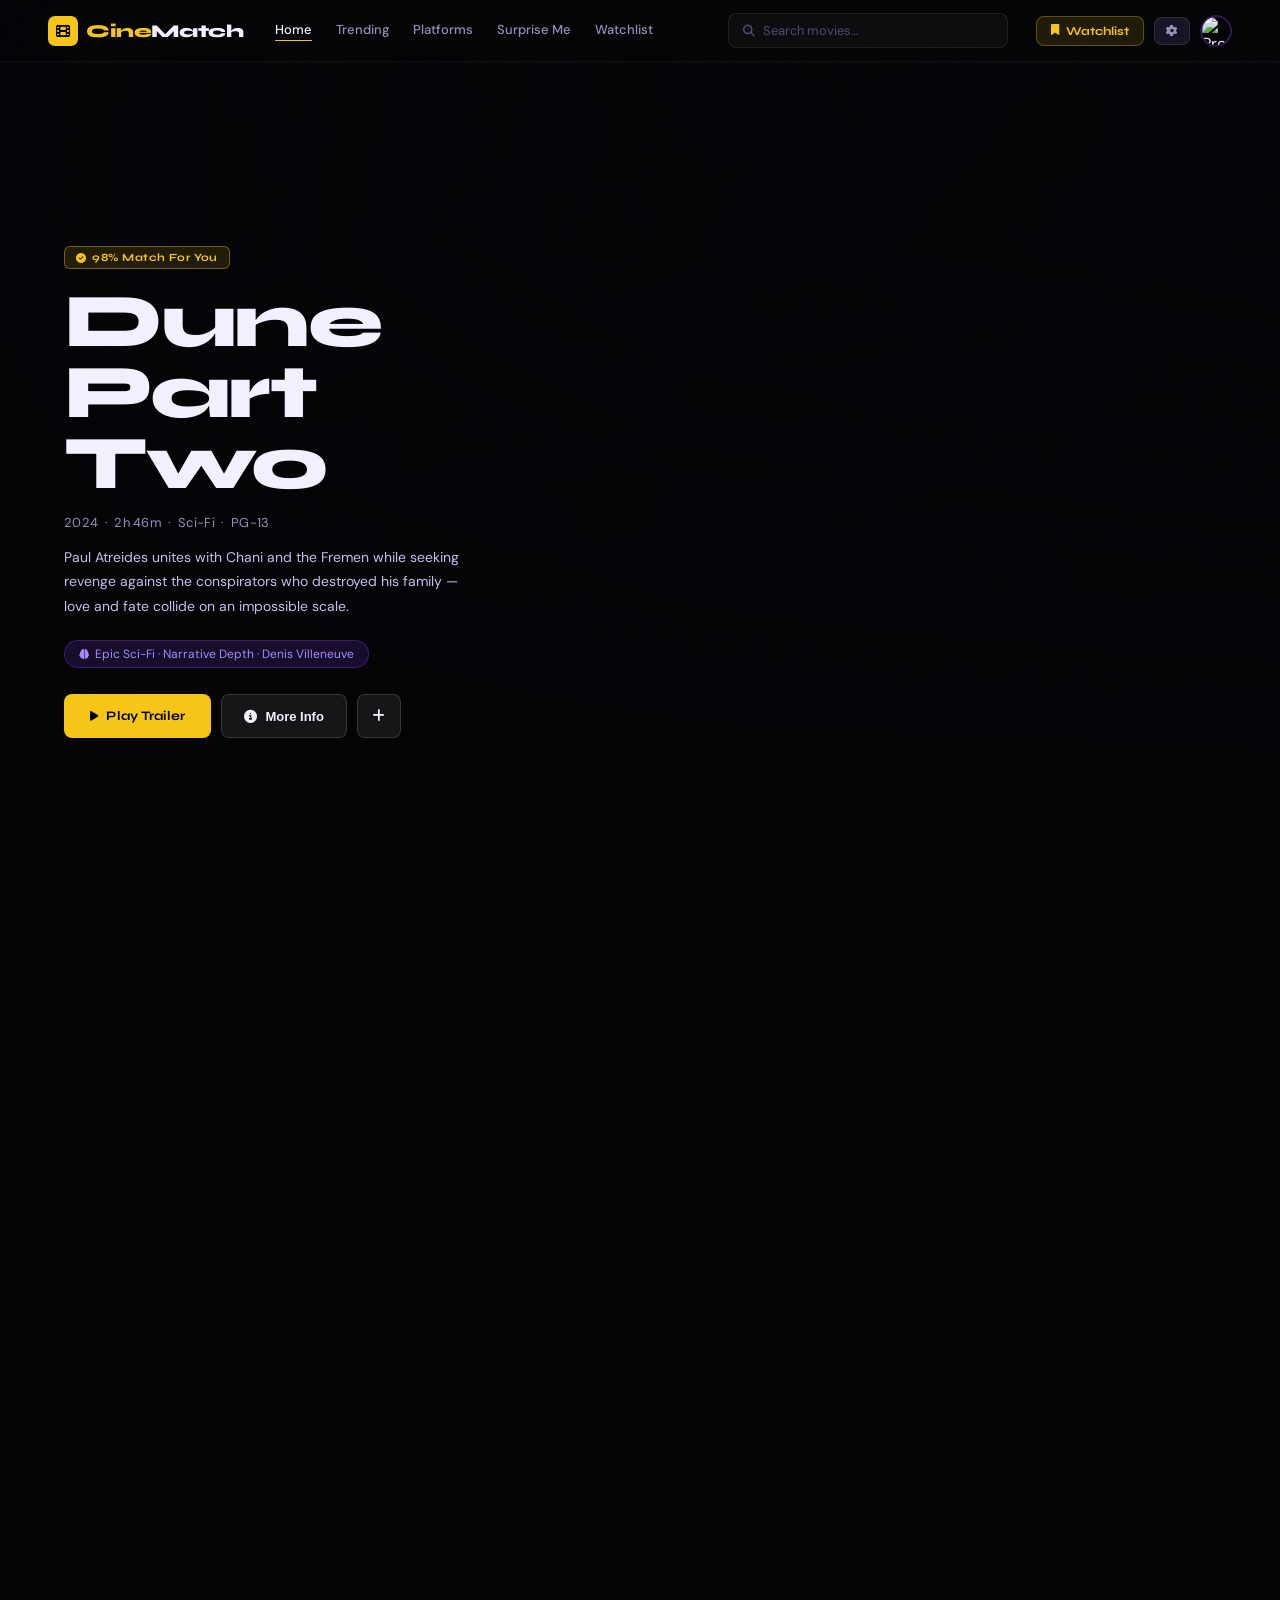
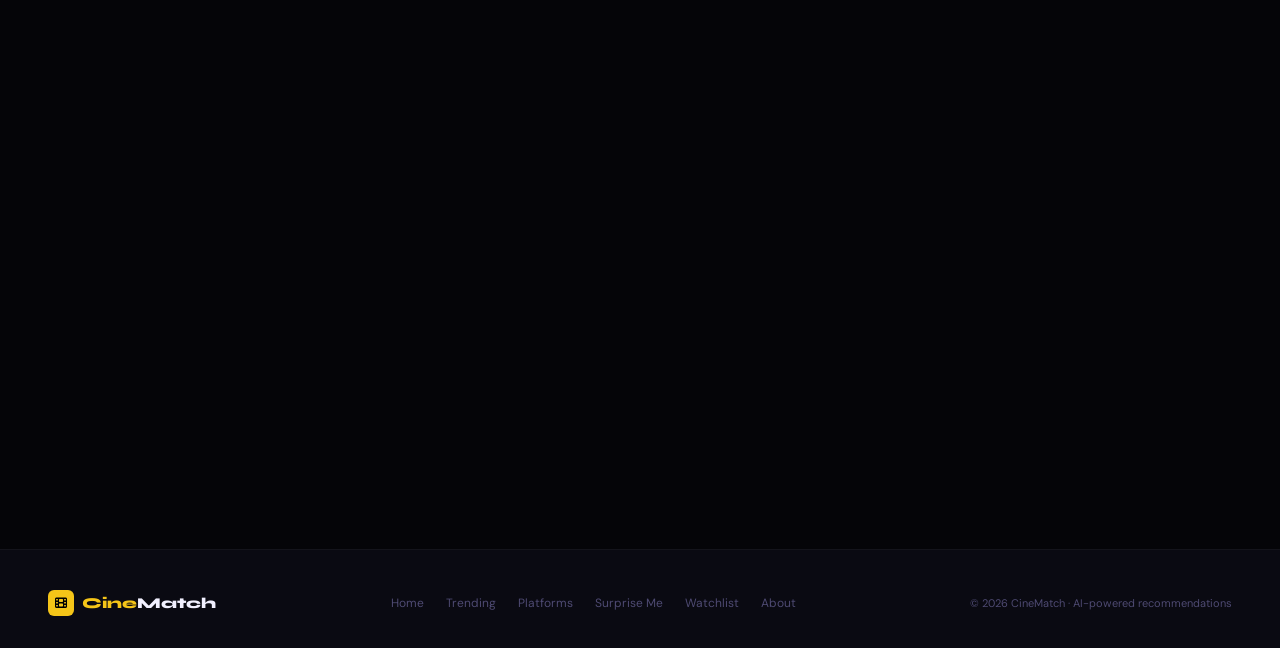
==== commit bb5c4bdc: "Made some Minor changes, for better experience" ====
--- a/cinematch.html
+++ b/cinematch.html
@@ -7,719 +7,7 @@
 <link rel="preconnect" href="https://fonts.googleapis.com"/>
 <link href="https://fonts.googleapis.com/css2?family=Syne:wght@400;500;600;700;800&family=DM+Sans:wght@300;400;500;600&display=swap" rel="stylesheet"/>
 <link rel="stylesheet" href="https://cdnjs.cloudflare.com/ajax/libs/font-awesome/6.5.0/css/all.min.css"/>
-<style>
-/* ─── RESET & TOKENS ─── */
-*{box-sizing:border-box;margin:0;padding:0}
-:root{
-  /* Palette: Black · Violet · Yellow */
-  --y:#f5c518;        /* IMDb-gold yellow – primary accent */
-  --y2:rgba(245,197,24,.12);
-  --yg:rgba(245,197,24,.5);
-  --v:#7c3aed;        /* violet */
-  --v2:rgba(124,58,237,.16);
-  --vl:#a78bfa;       /* violet-light */
-  --vg:rgba(124,58,237,.5);
-
-  --b0:#050508;
-  --b1:#0a0a12;
-  --b2:#0f0f1c;
-  --b3:#161626;
-  --b4:#1e1e32;
-  --b5:#252540;
-
-  --t1:#f1f0ff;
-  --t2:#9490b8;
-  --t3:#4e4a72;
-
-  --r:10px;--r2:14px;--r3:20px;
-  --expo:cubic-bezier(.16,1,.3,1);
-  --spring:cubic-bezier(.34,1.56,.64,1);
-  --smooth:cubic-bezier(.4,0,.2,1);
-}
-
-html{scroll-behavior:smooth}
-body{
-  background:var(--b0);color:var(--t1);
-  font-family:'DM Sans',sans-serif;
-  overflow-x:hidden;min-height:100vh;
-}
-
-/* headline font */
-h1,h2,h3,.sec-title,.logo-text,.spin-btn{font-family:'Syne',sans-serif}
-
-/* thin scrollbar */
-::-webkit-scrollbar{width:3px;height:3px}
-::-webkit-scrollbar-track{background:transparent}
-::-webkit-scrollbar-thumb{background:var(--b5);border-radius:9px}
-
-/* ─── NOISE OVERLAY ─── */
-body::before{
-  content:'';position:fixed;inset:0;pointer-events:none;z-index:0;
-  background-image:url("data:image/svg+xml,%3Csvg viewBox='0 0 200 200' xmlns='http://www.w3.org/2000/svg'%3E%3Cfilter id='n'%3E%3CfeTurbulence type='fractalNoise' baseFrequency='0.9' numOctaves='4' stitchTiles='stitch'/%3E%3C/filter%3E%3Crect width='100%25' height='100%25' filter='url(%23n)' opacity='0.035'/%3E%3C/svg%3E");
-  background-size:180px;opacity:.4;
-}
-
-/* ─── NAVBAR ─── */
-#nav{
-  position:fixed;top:0;left:0;right:0;z-index:900;
-  padding:0 48px;height:62px;
-  display:flex;align-items:center;gap:32px;
-  background:rgba(5,5,8,.4);
-  backdrop-filter:blur(28px);-webkit-backdrop-filter:blur(28px);
-  border-bottom:1px solid rgba(255,255,255,.04);
-  transition:background .5s var(--smooth),border-color .5s var(--smooth);
-}
-#nav.solid{background:rgba(5,5,8,.95);border-color:rgba(124,58,237,.15)}
-
-.logo{display:flex;align-items:center;gap:8px;text-decoration:none;flex-shrink:0}
-.logo-icon{
-  width:30px;height:30px;border-radius:7px;
-  background:var(--y);display:flex;align-items:center;justify-content:center;
-}
-.logo-icon i{color:#000;font-size:14px}
-.logo-text{font-size:18px;font-weight:800;letter-spacing:-.4px;color:var(--t1)}
-.logo-text em{color:var(--y);font-style:normal}
-
-.nav-links{display:flex;gap:28px;margin-left:4px}
-.nav-links a{
-  font-size:13px;font-weight:500;color:var(--t2);
-  text-decoration:none;transition:color .2s var(--smooth);
-  position:relative;
-}
-.nav-links a::after{
-  content:'';position:absolute;bottom:-2px;left:0;right:0;height:1.5px;
-  background:var(--y);border-radius:2px;
-  transform:scaleX(0);transition:transform .25s var(--expo);transform-origin:left;
-}
-.nav-links a:hover{color:var(--t1)}
-.nav-links a:hover::after,.nav-links a.active::after{transform:scaleX(1)}
-.nav-links a.active{color:var(--t1)}
-
-.nav-search{
-  flex:1;max-width:300px;margin-left:auto;
-  background:rgba(255,255,255,.04);
-  border:1px solid rgba(255,255,255,.07);
-  border-radius:8px;padding:8px 14px;
-  display:flex;align-items:center;gap:8px;
-  transition:all .3s var(--smooth);
-}
-.nav-search:focus-within{
-  background:var(--v2);
-  border-color:rgba(124,58,237,.45);
-  box-shadow:0 0 0 3px rgba(124,58,237,.1);
-}
-.nav-search input{background:transparent;outline:none;border:none;color:var(--t1);font-size:13px;width:100%;font-family:inherit}
-.nav-search input::placeholder{color:var(--t3)}
-.nav-search i{color:var(--t3);font-size:12px;flex-shrink:0}
-
-.nav-right{display:flex;align-items:center;gap:10px;flex-shrink:0}
-.watchlist-btn{
-  display:flex;align-items:center;gap:7px;
-  background:var(--y2);border:1px solid rgba(245,197,24,.3);
-  border-radius:8px;padding:7px 15px;
-  font-size:12px;font-weight:700;color:var(--y);
-  cursor:pointer;transition:all .25s var(--smooth);
-  font-family:'Syne',sans-serif;letter-spacing:.02em;
-}
-.watchlist-btn:hover{background:rgba(245,197,24,.2);box-shadow:0 0 20px rgba(245,197,24,.2)}
-.watchlist-badge{
-  background:var(--y);color:#000;font-size:10px;font-weight:900;
-  width:17px;height:17px;border-radius:50%;
-  display:flex;align-items:center;justify-content:center;
-  transition:transform .35s var(--spring);
-}
-.watchlist-badge.bump{transform:scale(1.55)}
-.avatar{
-  width:32px;height:32px;border-radius:50%;object-fit:cover;
-  border:2px solid rgba(124,58,237,.35);cursor:pointer;
-  transition:border-color .25s var(--smooth),transform .25s var(--smooth);
-}
-.avatar:hover{border-color:var(--vl);transform:scale(1.05)}
-
-/* ─── HERO ─── */
-#hero{position:relative;height:92vh;min-height:580px;overflow:hidden}
-.hero-img{
-  position:absolute;inset:0;
-  background:url('https://images.unsplash.com/photo-1534809027769-b00d750a6bac?w=1800&q=85') center/cover no-repeat;
-  transform:scale(1.06);
-  animation:hzoom 24s ease-in-out infinite alternate;
-  will-change:transform;
-}
-@keyframes hzoom{from{transform:scale(1.06)}to{transform:scale(1.12)}}
-.hero-fade{
-  position:absolute;inset:0;
-  background:linear-gradient(to bottom,
-    rgba(5,5,8,.1) 0%,
-    rgba(5,5,8,.0) 30%,
-    rgba(5,5,8,.65) 68%,
-    var(--b0) 100%
-  );
-}
-.hero-side{
-  position:absolute;inset:0;
-  background:linear-gradient(to right,rgba(5,5,8,.88) 0%,rgba(5,5,8,.25) 55%,transparent 100%)
-}
-.hero-content{
-  position:absolute;bottom:90px;left:64px;max-width:500px;
-  animation:hfade .9s var(--expo) both;
-}
-@keyframes hfade{from{opacity:0;transform:translateY(28px)}to{opacity:1;transform:none}}
-
-.match-chip{
-  display:inline-flex;align-items:center;gap:6px;
-  background:rgba(245,197,24,.12);border:1px solid rgba(245,197,24,.4);
-  border-radius:6px;padding:4px 11px;
-  font-size:11px;font-weight:700;color:var(--y);
-  letter-spacing:.04em;margin-bottom:18px;font-family:'Syne',sans-serif;
-  animation:chip-pulse 3s ease-in-out infinite;
-}
-@keyframes chip-pulse{
-  0%,100%{box-shadow:0 0 8px rgba(245,197,24,.2)}
-  50%{box-shadow:0 0 22px rgba(245,197,24,.5)}
-}
-.hero-title{
-  font-size:clamp(44px,6.5vw,76px);font-weight:800;
-  letter-spacing:-2.5px;line-height:.93;margin-bottom:14px;
-  font-family:'Syne',sans-serif;
-}
-.hero-sub{font-size:13px;color:var(--t2);margin-bottom:14px;letter-spacing:.02em}
-.hero-synopsis{font-size:14px;line-height:1.75;color:#c4c0e8;margin-bottom:22px;max-width:420px}
-.why-tag{
-  display:inline-flex;align-items:center;gap:6px;
-  background:var(--v2);border:1px solid rgba(124,58,237,.35);
-  border-radius:20px;padding:5px 14px;
-  font-size:12px;color:var(--vl);margin-bottom:26px;
-}
-.hero-btns{display:flex;gap:10px;flex-wrap:wrap}
-
-.btn-primary{
-  display:inline-flex;align-items:center;gap:8px;
-  background:var(--y);color:#000;
-  font-weight:700;font-size:13px;letter-spacing:.02em;
-  border-radius:8px;padding:12px 26px;
-  cursor:pointer;border:none;
-  transition:background .22s var(--smooth),box-shadow .22s var(--smooth),transform .22s var(--smooth);
-  font-family:'Syne',sans-serif;
-}
-.btn-primary:hover{
-  background:#f9d44a;
-  box-shadow:0 0 30px rgba(245,197,24,.45);
-  transform:translateY(-2px);
-}
-.btn-primary:active{transform:translateY(0);box-shadow:none}
-
-.btn-secondary{
-  display:inline-flex;align-items:center;gap:8px;
-  background:rgba(255,255,255,.07);color:var(--t1);
-  border:1px solid rgba(255,255,255,.14);
-  font-weight:600;font-size:13px;
-  border-radius:8px;padding:12px 22px;
-  cursor:pointer;transition:all .22s var(--smooth);
-}
-.btn-secondary:hover{
-  background:rgba(255,255,255,.13);
-  border-color:rgba(255,255,255,.28);
-  transform:translateY(-2px);
-}
-.btn-icon{
-  width:44px;height:44px;border-radius:8px;
-  display:flex;align-items:center;justify-content:center;
-  background:rgba(255,255,255,.07);border:1px solid rgba(255,255,255,.14);
-  cursor:pointer;color:var(--t1);font-size:14px;
-  transition:all .22s var(--smooth);
-}
-.btn-icon:hover{background:var(--y2);border-color:rgba(245,197,24,.45);color:var(--y)}
-
-/* ─── MAIN ─── */
-main{background:var(--b0);padding:0 48px 100px;position:relative;z-index:2}
-
-/* ─── SECTION HEADER ─── */
-.sec-head{display:flex;align-items:flex-end;justify-content:space-between;margin-bottom:22px}
-.sec-title{font-size:18px;font-weight:700;letter-spacing:-.2px;display:flex;align-items:center;gap:10px}
-.sec-sub{font-size:12px;color:var(--t3);margin-top:4px;font-weight:400}
-.sec-tag{font-size:9px;font-weight:700;letter-spacing:.1em;text-transform:uppercase;padding:3px 9px;border-radius:4px}
-.tag-yellow{background:rgba(245,197,24,.1);border:1px solid rgba(245,197,24,.28);color:var(--y)}
-.tag-violet{background:rgba(124,58,237,.1);border:1px solid rgba(124,58,237,.28);color:var(--vl)}
-.tag-hot{background:rgba(239,68,68,.1);border:1px solid rgba(239,68,68,.25);color:#f87171}
-.see-all{
-  font-size:12px;font-weight:600;color:var(--t2);text-decoration:none;
-  display:flex;align-items:center;gap:4px;
-  transition:color .2s var(--smooth);
-}
-.see-all:hover{color:var(--y)}
-
-/* ─── REVEAL ─── */
-.reveal{opacity:0;transform:translateY(24px);transition:opacity .6s var(--expo),transform .6s var(--expo)}
-.reveal.in{opacity:1;transform:none}
-
-/* ────────────────────────────────────────
-   MOVIE ROWS — new horizontal list layout
-   Each row shows cards as a wide list with
-   poster + info side by side when hovered
-──────────────────────────────────────── */
-.row-wrap{position:relative;padding:4px 0 20px}
-.row-scroll{
-  display:flex;gap:14px;
-  overflow-x:auto;padding:8px 4px 16px;
-  scrollbar-width:none;scroll-behavior:smooth;
-}
-.row-scroll::-webkit-scrollbar{display:none}
-
-/* ── Movie Card ── */
-.movie-card{
-  flex:0 0 160px;border-radius:var(--r);
-  overflow:visible;cursor:pointer;position:relative;
-  transition:flex .4s var(--expo), z-index 0s .4s;
-  z-index:1;
-}
-.movie-card:hover{
-  flex:0 0 340px; /* expands width inline */
-  z-index:20;
-  transition:flex .4s var(--expo),z-index 0s 0s;
-}
-
-.card-inner{
-  display:flex;height:232px;border-radius:var(--r);
-  overflow:hidden;position:relative;
-  background:var(--b3);
-  border:1px solid rgba(255,255,255,.06);
-  transition:border-color .3s var(--smooth),box-shadow .3s var(--smooth);
-}
-.movie-card:hover .card-inner{
-  border-color:rgba(245,197,24,.35);
-  box-shadow:0 16px 48px rgba(0,0,0,.7), 0 0 0 1px rgba(245,197,24,.2);
-}
-
-/* Poster side */
-.card-poster{
-  width:160px;flex-shrink:0;position:relative;
-  overflow:hidden;
-}
-.card-poster img{
-  width:160px;height:232px;object-fit:cover;display:block;
-  transition:transform .55s var(--expo);
-}
-.movie-card:hover .card-poster img{transform:scale(1.05)}
-
-/* Match badge */
-.m-badge{
-  position:absolute;top:8px;left:8px;
-  font-size:10px;font-weight:700;
-  color:var(--y);background:rgba(0,0,0,.82);
-  border:1px solid rgba(245,197,24,.4);
-  border-radius:4px;padding:2px 7px;
-  letter-spacing:.02em;font-family:'Syne',sans-serif;
-  z-index:2;
-}
-/* Quick-add */
-.card-add{
-  position:absolute;top:8px;right:8px;
-  width:27px;height:27px;border-radius:50%;
-  background:rgba(0,0,0,.72);border:1px solid rgba(255,255,255,.18);
-  display:flex;align-items:center;justify-content:center;
-  font-size:10px;color:var(--t2);
-  opacity:0;transform:scale(.6) translateY(-4px);
-  transition:opacity .25s var(--smooth),transform .3s var(--spring);
-  cursor:pointer;z-index:3;
-}
-.movie-card:hover .card-add{opacity:1;transform:scale(1) translateY(0)}
-.card-add:hover{background:var(--y);color:#000;border-color:var(--y)}
-.card-add.added{background:var(--y);color:#000;border-color:var(--y)}
-
-/* Poster gradient overlay */
-.card-poster-fade{
-  position:absolute;inset:0;
-  background:linear-gradient(to right,transparent 60%,var(--b3) 100%);
-  opacity:0;transition:opacity .35s var(--smooth);
-}
-.movie-card:hover .card-poster-fade{opacity:1}
-
-/* Info panel (revealed on hover) */
-.card-info{
-  flex:1;min-width:0;padding:18px 16px 16px;
-  display:flex;flex-direction:column;justify-content:space-between;
-  opacity:0;transform:translateX(10px);
-  transition:opacity .3s var(--smooth) .1s,transform .35s var(--expo) .08s;
-  pointer-events:none;
-}
-.movie-card:hover .card-info{opacity:1;transform:none;pointer-events:all}
-
-.ci-title{font-size:15px;font-weight:700;letter-spacing:-.2px;margin-bottom:5px;font-family:'Syne',sans-serif;white-space:nowrap;overflow:hidden;text-overflow:ellipsis}
-.ci-meta{font-size:11px;color:var(--t2);margin-bottom:8px;display:flex;align-items:center;gap:5px}
-.ci-rating{color:var(--y);display:flex;align-items:center;gap:3px;font-weight:600}
-.ci-synopsis{font-size:11px;line-height:1.65;color:var(--t2);margin-bottom:10px;
-  display:-webkit-box;-webkit-line-clamp:3;-webkit-box-orient:vertical;overflow:hidden}
-.ci-tags{display:flex;gap:5px;flex-wrap:wrap;margin-bottom:12px}
-.ci-tag{
-  font-size:9.5px;font-weight:600;
-  background:var(--v2);border:1px solid rgba(124,58,237,.25);
-  color:var(--vl);border-radius:4px;padding:2px 8px;
-}
-.ci-btns{display:flex;gap:7px}
-.ci-btn{
-  flex:1;padding:8px 0;border-radius:7px;border:none;
-  font-size:11px;font-weight:700;cursor:pointer;
-  display:flex;align-items:center;justify-content:center;gap:5px;
-  transition:all .2s var(--smooth);font-family:'Syne',sans-serif;
-}
-.ci-btn.play{background:var(--y);color:#000}
-.ci-btn.play:hover{background:#f9d44a;box-shadow:0 4px 16px rgba(245,197,24,.35)}
-.ci-btn.wl{background:rgba(255,255,255,.07);color:var(--t1);border:1px solid rgba(255,255,255,.12)}
-.ci-btn.wl:hover{background:rgba(255,255,255,.13)}
-
-/* scroll arrows */
-.arr{
-  position:absolute;top:50%;transform:translateY(-50%);
-  width:38px;height:68px;border-radius:8px;
-  background:rgba(0,0,0,.88);border:1px solid rgba(255,255,255,.07);
-  display:flex;align-items:center;justify-content:center;
-  font-size:14px;color:var(--t3);cursor:pointer;
-  opacity:0;transition:opacity .25s var(--smooth),background .2s,color .2s;
-  z-index:25;
-}
-.row-wrap:hover .arr{opacity:1}
-.arr:hover{background:rgba(245,197,24,.14);border-color:rgba(245,197,24,.4);color:var(--y)}
-.arr.L{left:-16px}
-.arr.R{right:-16px}
-
-/* ──────────────────────────────────────
-   TRENDING SECTION — big numbered cards
-────────────────────────────────────── */
-#trending-section{padding:56px 0 0}
-
-.trending-grid{
-  display:grid;
-  grid-template-columns:repeat(auto-fill,minmax(200px,1fr));
-  gap:16px;
-  margin-top:4px;
-}
-.trend-card{
-  position:relative;border-radius:var(--r2);overflow:hidden;cursor:pointer;
-  background:var(--b3);border:1px solid rgba(255,255,255,.06);
-  transition:transform .35s var(--expo),border-color .3s var(--smooth),box-shadow .35s var(--smooth);
-  group:true;
-}
-.trend-card:hover{
-  transform:translateY(-6px);
-  border-color:rgba(245,197,24,.3);
-  box-shadow:0 20px 50px rgba(0,0,0,.65),0 0 0 1px rgba(245,197,24,.15);
-}
-.trend-card img{
-  width:100%;aspect-ratio:2/3;object-fit:cover;display:block;
-  transition:transform .55s var(--expo);
-}
-.trend-card:hover img{transform:scale(1.06)}
-
-.trend-num{
-  position:absolute;top:0;left:0;
-  font-size:80px;font-weight:900;line-height:1;
-  font-family:'Syne',sans-serif;
-  color:transparent;
-  -webkit-text-stroke:2px rgba(245,197,24,.55);
-  text-shadow:none;
-  padding:4px 8px;
-  pointer-events:none;z-index:2;
-  transition:opacity .3s;
-}
-.trend-card:hover .trend-num{opacity:.35}
-
-.trend-badge{
-  position:absolute;top:10px;right:10px;z-index:3;
-  font-size:10px;font-weight:700;
-  background:rgba(239,68,68,.9);
-  border-radius:5px;padding:2px 8px;color:#fff;
-  display:flex;align-items:center;gap:4px;
-  font-family:'Syne',sans-serif;
-}
-
-.trend-overlay{
-  position:absolute;inset:0;
-  background:linear-gradient(to top,rgba(5,5,8,.98) 0%,rgba(5,5,8,.4) 50%,transparent 100%);
-  transition:background .35s var(--smooth);
-}
-.trend-card:hover .trend-overlay{
-  background:linear-gradient(to top,rgba(5,5,8,1) 0%,rgba(5,5,8,.6) 55%,rgba(5,5,8,.1) 100%);
-}
-.trend-info{
-  position:absolute;bottom:0;left:0;right:0;padding:14px 14px 14px;z-index:3;
-}
-.trend-title{font-size:14px;font-weight:700;letter-spacing:-.2px;margin-bottom:3px;font-family:'Syne',sans-serif}
-.trend-meta{font-size:11px;color:var(--t2);display:flex;align-items:center;gap:5px;margin-bottom:8px}
-.trend-rating{color:var(--y);font-weight:700;display:flex;align-items:center;gap:3px;font-size:11px}
-.trend-btns{
-  display:flex;gap:6px;
-  opacity:0;transform:translateY(8px);
-  transition:opacity .3s var(--smooth) .05s, transform .35s var(--expo) .05s;
-}
-.trend-card:hover .trend-btns{opacity:1;transform:none}
-.trend-btn{
-  font-size:10.5px;font-weight:700;border:none;cursor:pointer;
-  border-radius:6px;padding:6px 12px;
-  display:flex;align-items:center;gap:4px;
-  transition:all .2s var(--smooth);font-family:'Syne',sans-serif;
-}
-.trend-btn.play{background:var(--y);color:#000}
-.trend-btn.play:hover{background:#f9d44a}
-.trend-btn.add{background:rgba(255,255,255,.1);color:var(--t1);border:1px solid rgba(255,255,255,.12)}
-.trend-btn.add:hover{background:rgba(255,255,255,.18)}
-
-/* ─── SURPRISE ME ─── */
-#surprise-section{
-  padding:60px 0;display:flex;flex-direction:column;align-items:center;gap:36px;
-  border-top:1px solid rgba(255,255,255,.04);
-  border-bottom:1px solid rgba(255,255,255,.04);
-  margin-top:64px;
-}
-.surprise-label{text-align:center}
-.surprise-label h2{font-size:24px;font-weight:800;margin-bottom:8px;letter-spacing:-.4px}
-.surprise-label p{font-size:13px;color:var(--t3);max-width:280px;line-height:1.7;margin:0 auto}
-
-.surprise-orb{
-  width:92px;height:92px;border-radius:50%;position:relative;
-  background:conic-gradient(var(--y) 0deg,var(--v) 130deg,#ec4899 250deg,var(--y) 360deg);
-  display:flex;align-items:center;justify-content:center;
-  cursor:pointer;
-  animation:orb-hue 10s linear infinite;
-  transition:transform .35s var(--spring),box-shadow .35s var(--smooth);
-}
-.surprise-orb::before{
-  content:'';position:absolute;inset:3px;
-  background:var(--b1);border-radius:50%;z-index:0;
-}
-.surprise-orb:hover{transform:scale(1.12);box-shadow:0 0 48px rgba(245,197,24,.4)}
-.surprise-orb:active{transform:scale(.94)}
-.surprise-orb i{position:relative;z-index:1;font-size:28px;color:var(--y);transition:transform .35s var(--spring)}
-.surprise-orb:hover i{transform:rotate(25deg) scale(1.15)}
-@keyframes orb-hue{from{filter:hue-rotate(0deg)}to{filter:hue-rotate(360deg)}}
-
-#surprise-result{
-  width:100%;max-width:500px;
-  opacity:0;transform:scale(.92) translateY(14px);
-  transition:opacity .5s var(--expo),transform .5s var(--spring);
-  pointer-events:none;
-}
-#surprise-result.show{opacity:1;transform:none;pointer-events:all}
-.s-card{
-  background:var(--b3);border:1px solid rgba(124,58,237,.2);
-  border-radius:var(--r2);overflow:hidden;display:flex;
-}
-.s-card-img{width:148px;flex-shrink:0;object-fit:cover;height:210px}
-.s-card-body{padding:22px;display:flex;flex-direction:column;justify-content:space-between;flex:1}
-.s-card-tag{
-  display:inline-flex;align-items:center;gap:5px;
-  font-size:10px;font-weight:700;color:var(--y);
-  background:var(--y2);border:1px solid rgba(245,197,24,.25);
-  border-radius:4px;padding:2px 8px;margin-bottom:10px;
-  font-family:'Syne',sans-serif;
-}
-.s-card-title{font-size:17px;font-weight:800;margin-bottom:5px;font-family:'Syne',sans-serif;letter-spacing:-.2px}
-.s-card-sub{font-size:12px;color:var(--t2);margin-bottom:12px}
-.s-card-synopsis{font-size:12px;line-height:1.7;color:var(--t2);margin-bottom:16px}
-.s-card-btns{display:flex;gap:8px}
-
-/* ─── WATCHLIST + ROULETTE ─── */
-#watchlist-section{padding:56px 0 0}
-.wl-empty{
-  text-align:center;padding:48px 0;color:var(--t3);
-  display:flex;flex-direction:column;align-items:center;gap:12px;
-}
-.wl-empty i{font-size:36px;color:var(--b5)}
-.wl-empty p{font-size:13px}
-
-#wl-strip{display:flex;gap:10px;flex-wrap:wrap;margin-bottom:32px;min-height:80px}
-.wl-item{
-  width:62px;flex-shrink:0;border-radius:8px;overflow:hidden;
-  position:relative;cursor:pointer;
-  border:1.5px solid rgba(255,255,255,.07);
-  transition:border-color .25s var(--smooth),transform .3s var(--spring);
-  animation:wl-in .4s var(--spring) both;
-}
-@keyframes wl-in{from{opacity:0;transform:scale(.55)}to{opacity:1;transform:scale(1)}}
-.wl-item:hover{border-color:rgba(245,197,24,.5);transform:translateY(-4px)}
-.wl-item img{width:62px;height:90px;object-fit:cover;display:block}
-.wl-item .wl-remove{
-  position:absolute;inset:0;background:rgba(0,0,0,.68);
-  display:flex;align-items:center;justify-content:center;
-  font-size:16px;color:#f87171;
-  opacity:0;transition:opacity .2s var(--smooth);
-}
-.wl-item:hover .wl-remove{opacity:1}
-
-/* Roulette */
-#roulette-wrap{
-  background:var(--b2);border:1px solid rgba(255,255,255,.05);
-  border-radius:var(--r2);padding:32px;
-  display:flex;flex-direction:column;align-items:center;gap:24px;
-}
-.roulette-title{font-size:16px;font-weight:700;display:flex;align-items:center;gap:8px;letter-spacing:-.2px}
-
-.drum-wrap{
-  position:relative;width:100%;max-width:620px;height:162px;
-  overflow:hidden;border-radius:var(--r);
-  border:1px solid rgba(124,58,237,.2);
-  background:var(--b3);
-}
-.drum-wrap::before,.drum-wrap::after{
-  content:'';position:absolute;top:0;bottom:0;width:90px;z-index:3;pointer-events:none;
-}
-.drum-wrap::before{left:0;background:linear-gradient(to right,var(--b3) 0%,transparent 100%)}
-.drum-wrap::after{right:0;background:linear-gradient(to left,var(--b3) 0%,transparent 100%)}
-
-.drum-cursor{
-  position:absolute;top:50%;left:50%;transform:translate(-50%,-50%);
-  width:122px;height:144px;
-  border:2px solid rgba(245,197,24,.65);
-  border-radius:var(--r);z-index:4;pointer-events:none;
-  box-shadow:0 0 24px rgba(245,197,24,.2),inset 0 0 20px rgba(245,197,24,.05);
-}
-#drum-inner{
-  display:flex;align-items:center;gap:10px;
-  position:absolute;top:9px;left:0;will-change:transform;
-}
-.drum-card{
-  width:112px;flex-shrink:0;border-radius:8px;overflow:hidden;
-  border:1.5px solid rgba(255,255,255,.05);
-  transition:border-color .3s var(--smooth),box-shadow .3s var(--smooth);
-}
-.drum-card img{width:112px;height:140px;object-fit:cover;display:block}
-.drum-card.winner{border-color:var(--y);box-shadow:0 0 20px rgba(245,197,24,.4)}
-
-/* Spin button */
-.spin-btn{
-  display:flex;align-items:center;gap:10px;
-  background:linear-gradient(135deg,var(--y2),var(--v2));
-  border:1px solid rgba(245,197,24,.35);
-  border-radius:10px;padding:14px 36px;
-  font-size:14px;font-weight:700;color:var(--y);
-  cursor:pointer;letter-spacing:.04em;
-  transition:all .28s var(--smooth);position:relative;overflow:hidden;
-}
-.spin-btn::after{
-  content:'';position:absolute;inset:0;
-  background:linear-gradient(135deg,rgba(245,197,24,.18),rgba(124,58,237,.18));
-  opacity:0;transition:opacity .28s var(--smooth);
-}
-.spin-btn:hover::after{opacity:1}
-.spin-btn:hover{box-shadow:0 0 32px rgba(245,197,24,.3);border-color:rgba(245,197,24,.65);transform:translateY(-1px)}
-.spin-btn:disabled{opacity:.35;cursor:not-allowed;transform:none}
-.spin-btn i{font-size:16px;transition:transform .35s var(--smooth)}
-.spin-btn:hover:not(:disabled) i{transform:rotate(90deg)}
-@keyframes spin-icon{from{transform:rotate(0)}to{transform:rotate(720deg)}}
-.spin-btn.spinning i{animation:spin-icon .9s linear infinite}
-
-#winner-reveal{
-  text-align:center;opacity:0;transform:translateY(10px);
-  transition:all .5s var(--spring);min-height:60px;
-}
-#winner-reveal.show{opacity:1;transform:none}
-#winner-reveal h3{font-size:18px;font-weight:800;margin-bottom:4px;font-family:'Syne',sans-serif}
-#winner-reveal p{font-size:13px;color:var(--t2)}
-
-/* ─── MODAL ─── */
-#overlay{
-  position:fixed;inset:0;z-index:999;
-  background:rgba(0,0,0,.85);
-  backdrop-filter:blur(12px);-webkit-backdrop-filter:blur(12px);
-  display:flex;align-items:center;justify-content:center;padding:20px;
-  opacity:0;pointer-events:none;transition:opacity .35s var(--smooth);
-}
-#overlay.on{opacity:1;pointer-events:all}
-#modal{
-  background:var(--b2);border:1px solid rgba(124,58,237,.15);
-  border-radius:18px;width:100%;max-width:840px;max-height:90vh;
-  overflow-y:auto;
-  transform:scale(.88) translateY(24px);
-  transition:transform .45s var(--spring);
-  scrollbar-width:thin;scrollbar-color:var(--b5) transparent;
-}
-#overlay.on #modal{transform:scale(1) translateY(0)}
-.m-hero{position:relative;height:310px;border-radius:18px 18px 0 0;overflow:hidden}
-.m-hero img{width:100%;height:100%;object-fit:cover}
-.m-hero-fade{position:absolute;inset:0;background:linear-gradient(to bottom,transparent 15%,var(--b2) 100%)}
-.m-hero-side{position:absolute;inset:0;background:linear-gradient(to right,rgba(0,0,0,.7),transparent 60%)}
-.m-close{
-  position:absolute;top:14px;right:14px;
-  width:33px;height:33px;border-radius:50%;
-  background:rgba(0,0,0,.72);border:1px solid rgba(255,255,255,.14);
-  display:flex;align-items:center;justify-content:center;
-  cursor:pointer;color:var(--t2);font-size:13px;
-  transition:all .22s var(--smooth);z-index:5;
-}
-.m-close:hover{background:var(--y2);border-color:rgba(245,197,24,.5);color:var(--y)}
-.m-head{position:absolute;bottom:20px;left:26px;right:26px}
-.m-body{padding:26px}
-.m-grid{display:grid;grid-template-columns:repeat(4,1fr);gap:12px;margin-bottom:22px}
-.m-stat p:first-child{font-size:10px;font-weight:600;color:var(--t3);text-transform:uppercase;letter-spacing:.1em;margin-bottom:5px}
-.m-stat p:last-child{font-size:14px;font-weight:600;color:var(--t1)}
-.m-synopsis{font-size:13px;line-height:1.8;color:var(--t2);margin-bottom:22px}
-.ai-box{
-  background:var(--v2);border:1px solid rgba(124,58,237,.2);
-  border-radius:10px;padding:15px;margin-bottom:22px;
-}
-.ai-box-head{font-size:10px;font-weight:700;color:var(--vl);text-transform:uppercase;letter-spacing:.1em;margin-bottom:10px;display:flex;align-items:center;gap:6px}
-.ai-pills{display:flex;flex-wrap:wrap;gap:6px}
-.ai-pill{
-  display:inline-flex;align-items:center;gap:5px;
-  background:rgba(124,58,237,.14);border:1px solid rgba(124,58,237,.28);
-  border-radius:20px;padding:4px 12px;font-size:11px;color:var(--vl);
-}
-.m-cast-row{display:flex;gap:14px;flex-wrap:wrap;margin-bottom:22px}
-.m-cast-person{display:flex;flex-direction:column;align-items:center;gap:5px}
-.m-cast-person img{width:46px;height:46px;border-radius:50%;object-fit:cover;border:2px solid rgba(124,58,237,.25)}
-.m-cast-person span{font-size:10px;color:var(--t2);text-align:center;max-width:56px;line-height:1.3}
-.m-actions{display:flex;gap:8px;flex-wrap:wrap;padding-top:18px;border-top:1px solid rgba(255,255,255,.05)}
-.m-platforms{display:flex;gap:6px;flex-wrap:wrap}
-.plat-badge{
-  background:rgba(255,255,255,.05);border:1px solid rgba(255,255,255,.1);
-  border-radius:6px;padding:4px 10px;font-size:11px;font-weight:600;color:var(--t2);
-  display:flex;align-items:center;gap:5px;
-}
-.danger-btn{
-  display:flex;align-items:center;gap:6px;
-  background:rgba(239,68,68,.07);border:1px solid rgba(239,68,68,.22);
-  border-radius:7px;padding:9px 14px;font-size:12px;font-weight:700;
-  color:#f87171;cursor:pointer;transition:all .22s var(--smooth);margin-left:auto;
-}
-.danger-btn:hover{background:rgba(239,68,68,.16);border-color:rgba(239,68,68,.48)}
-.mini-row{display:flex;gap:8px;overflow-x:auto;padding:4px 0 8px;scrollbar-width:none}
-.mini-row::-webkit-scrollbar{display:none}
-.mini{width:90px;flex-shrink:0;border-radius:6px;overflow:hidden;cursor:pointer;transition:transform .25s var(--smooth)}
-.mini:hover{transform:scale(1.07)}
-.mini img{width:90px;height:128px;object-fit:cover;display:block}
-.mini-title{font-size:9px;color:var(--t2);padding:4px 5px;background:var(--b4);line-height:1.3}
-
-/* ─── CONFETTI ─── */
-.confetti-dot{
-  position:fixed;pointer-events:none;z-index:9999;
-  border-radius:2px;
-  animation:conf-fall 1.6s ease-in forwards;
-}
-@keyframes conf-fall{
-  0%{opacity:1;transform:translateY(0) rotate(0)}
-  100%{opacity:0;transform:translateY(85vh) rotate(720deg)}
-}
-
-/* ─── RESPONSIVE ─── */
-@media(max-width:768px){
-  #nav{padding:0 18px}
-  .nav-links{display:none}
-  .nav-search{max-width:160px}
-  main{padding:0 18px 60px}
-  .hero-content{left:22px;bottom:60px}
-  .movie-card{flex:0 0 130px}
-  .movie-card:hover{flex:0 0 290px}
-  .card-poster{width:130px}
-  .card-poster img{width:130px;height:192px}
-  .card-inner{height:192px}
-  .card-expand{display:none}
-  .m-grid{grid-template-columns:1fr 1fr}
-  .drum-wrap{height:132px}
-  .drum-card{width:90px}
-  .drum-card img{width:90px;height:114px}
-  .drum-cursor{width:98px;height:118px}
-  .trending-grid{grid-template-columns:repeat(auto-fill,minmax(160px,1fr))}
-}
-</style>
+<link rel="stylesheet" href="style.css">
 </head>
 <body>
 
@@ -729,11 +17,12 @@
     <div class="logo-icon"><i class="fa-solid fa-film"></i></div>
     <span class="logo-text"><em>Cine</em>Match</span>
   </a>
-  <div class="nav-links">
-    <a href="#" class="active">Home</a>
-    <a href="#trending-section">Trending</a>
-    <a href="#surprise-section">Surprise Me</a>
-    <a href="#watchlist-section">Watchlist</a>
+  <div class="nav-links" id="nav-links">
+    <a href="#hero" data-section="hero" class="active">Home</a>
+    <a href="#trending-section" data-section="trending-section">Trending</a>
+    <a href="#platforms-section" data-section="platforms-section">Platforms</a>
+    <a href="#surprise-section" data-section="surprise-section">Surprise Me</a>
+    <a href="#watchlist-section" data-section="watchlist-section">Watchlist</a>
   </div>
   <div class="nav-search">
     <i class="fa-solid fa-magnifying-glass"></i>
@@ -745,9 +34,28 @@
       Watchlist
       <span class="watchlist-badge" id="wl-count">0</span>
     </button>
-    <img class="avatar" src="https://images.unsplash.com/photo-1535713875002-d1d0cf377fde?w=80&q=80" alt="Profile"/>
+    <button class="watchlist-btn" id="settings-btn" style="background:var(--b3);border-color:rgba(255,255,255,.1);color:var(--t2);padding:7px 11px" onclick="openSettingsModal()" title="CineMatch Settings">
+      <i class="fa-solid fa-gear"></i>
+    </button>
+    <img class="avatar" src="https://images.unsplash.com/photo-1535713875002-d1d0cf377fde?w=80&q=80" alt="Profile" onclick="openSettingsModal()"/>
   </div>
 </nav>
+
+<!-- CORS Warning Banner -->
+<div id="cors-warning-banner" style="display:none;background:#ef4444;color:#fff;text-align:center;padding:12px;font-size:13px;font-weight:600;position:fixed;top:62px;left:0;right:0;z-index:899">
+  <i class="fa-solid fa-triangle-exclamation" style="margin-right:8px"></i>
+  CineMatch is running via file://. Browser security policies block loading MovieLens CSVs. Please run a local web server (e.g. `python -m http.server` or Live Server).
+</div>
+<script>
+  // Bug 7 fix: toggle body class when CORS banner is shown so layout compensates
+  (function() {
+    const banner = document.getElementById('cors-warning-banner');
+    const observer = new MutationObserver(() => {
+      document.body.classList.toggle('has-cors-banner', banner.style.display !== 'none');
+    });
+    observer.observe(banner, { attributes: true, attributeFilter: ['style'] });
+  })();
+</script>
 
 <!-- ═══ HERO ═══ -->
 <section id="hero">
@@ -755,90 +63,105 @@
   <div class="hero-fade"></div>
   <div class="hero-side"></div>
   <div class="hero-content">
-    <div class="match-chip">
-      <i class="fa-solid fa-circle-check" style="font-size:10px"></i>
-      98% Match For You
-    </div>
+    <div class="match-chip"><i class="fa-solid fa-circle-check" style="font-size:10px"></i> 98% Match For You</div>
     <h1 class="hero-title">Dune<br>Part Two</h1>
     <p class="hero-sub">2024 &nbsp;·&nbsp; 2h 46m &nbsp;·&nbsp; Sci-Fi &nbsp;·&nbsp; PG-13</p>
-    <p class="hero-synopsis">
-      Paul Atreides unites with Chani and the Fremen while seeking revenge
-      against the conspirators who destroyed his family — love and fate collide
-      on an impossible scale.
-    </p>
-    <div class="why-tag">
-      <i class="fa-solid fa-brain" style="font-size:10px;color:var(--vl)"></i>
-      Epic Sci-Fi · Narrative Depth · Denis Villeneuve
-    </div>
+    <p class="hero-synopsis">Paul Atreides unites with Chani and the Fremen while seeking revenge against the conspirators who destroyed his family — love and fate collide on an impossible scale.</p>
+    <div class="why-tag"><i class="fa-solid fa-brain" style="font-size:10px;color:var(--vl)"></i> Epic Sci-Fi · Narrative Depth · Denis Villeneuve</div>
     <div class="hero-btns">
-      <button class="btn-primary" onclick="openModal(MOVIES[0])">
-        <i class="fa-solid fa-play" style="font-size:11px"></i> Play Trailer
-      </button>
-      <button class="btn-secondary" onclick="openModal(MOVIES[0])">
-        <i class="fa-solid fa-circle-info"></i> More Info
-      </button>
-      <button class="btn-icon" title="Add to watchlist" onclick="addToWatchlist(MOVIES[0],this)">
-        <i class="fa-solid fa-plus"></i>
-      </button>
+      <button class="btn-primary" id="hero-play-btn"><i class="fa-solid fa-play" style="font-size:11px"></i> Play Trailer</button>
+      <button class="btn-secondary" id="hero-info-btn"><i class="fa-solid fa-circle-info"></i> More Info</button>
+      <button class="btn-icon" id="hero-wl-btn" title="Add to watchlist"><i class="fa-solid fa-plus"></i></button>
     </div>
   </div>
 </section>
 
 <!-- ═══ MAIN ═══ -->
 <main>
+  <!-- Search Results Section -->
+  <section id="search-section" style="display:none;padding-top:44px" class="reveal">
+    <div class="sec-head">
+      <div>
+        <div class="sec-title">
+          Search Results
+          <span class="sec-tag tag-violet" id="search-count">0 found</span>
+        </div>
+        <p class="sec-sub">Results matching your search query</p>
+      </div>
+      <button onclick="clearSearch()" style="background:transparent;border:none;color:var(--t2);cursor:pointer;font-size:12px;font-weight:600">Clear Search</button>
+    </div>
+    <div class="row-wrap" id="search-results-wrap">
+      <div class="arr L" onclick="scrollRow('search-results',-1)"><i class="fa-solid fa-chevron-left"></i></div>
+      <div class="row-scroll" id="search-results"></div>
+      <div class="arr R" onclick="scrollRow('search-results',1)"><i class="fa-solid fa-chevron-right"></i></div>
+    </div>
+  </section>
+
 
   <!-- ROW 1: Top Picks -->
   <section style="padding-top:44px" class="reveal">
     <div class="sec-head">
       <div>
-        <div class="sec-title">
-          Top Picks For You
-          <span class="sec-tag tag-yellow">AI</span>
-        </div>
+        <div class="sec-title">Top Picks For You <span class="sec-tag tag-yellow">AI</span></div>
         <p class="sec-sub">Personalized from your taste profile · hover to explore</p>
       </div>
       <a href="#" class="see-all">See all <i class="fa-solid fa-chevron-right" style="font-size:10px"></i></a>
     </div>
     <div class="row-wrap" id="rw1-wrap">
       <div class="arr L" onclick="scrollRow('rw1',-1)"><i class="fa-solid fa-chevron-left"></i></div>
-      <div class="row-scroll" id="rw1"></div>
+      <div class="row-scroll" id="rw1" onmouseleave="hidePopup()"></div>
       <div class="arr R" onclick="scrollRow('rw1',1)"><i class="fa-solid fa-chevron-right"></i></div>
     </div>
   </section>
 
   <!-- ROW 2: Because You Watched -->
-  <section style="padding-top:40px" class="reveal">
-    <div class="sec-head">
-      <div>
-        <div class="sec-title">
-          <i class="fa-solid fa-link" style="color:var(--vl);font-size:15px"></i>
-          Because you watched <span style="color:var(--vl)">Interstellar</span>
-        </div>
+  <section style="padding-top:44px" class="reveal">
+    <div class="sec-head">
+      <div>
+        <div class="sec-title"><i class="fa-solid fa-link" style="color:var(--vl);font-size:15px"></i> Because you watched <span style="color:var(--vl)">Interstellar</span></div>
         <p class="sec-sub">Matched on: Space · Emotional depth · Hans Zimmer</p>
       </div>
       <a href="#" class="see-all">See all <i class="fa-solid fa-chevron-right" style="font-size:10px"></i></a>
     </div>
     <div class="row-wrap" id="rw2-wrap">
       <div class="arr L" onclick="scrollRow('rw2',-1)"><i class="fa-solid fa-chevron-left"></i></div>
-      <div class="row-scroll" id="rw2"></div>
+      <div class="row-scroll" id="rw2" onmouseleave="hidePopup()"></div>
       <div class="arr R" onclick="scrollRow('rw2',1)"><i class="fa-solid fa-chevron-right"></i></div>
     </div>
   </section>
 
-  <!-- ═══ CURRENTLY TRENDING ═══ -->
+  <!-- ═══ TRENDING — horizontal scroll ═══ -->
   <section id="trending-section" class="reveal">
     <div class="sec-head">
       <div>
-        <div class="sec-title">
-          <i class="fa-solid fa-fire-flame-curved" style="color:#f87171;font-size:16px"></i>
-          Currently Trending
-          <span class="sec-tag tag-hot">Live</span>
-        </div>
-        <p class="sec-sub">What the world is watching right now</p>
+        <div class="sec-title"><i class="fa-solid fa-fire-flame-curved" style="color:#f87171;font-size:16px"></i> Currently Trending <span class="sec-tag tag-hot"><span class="live-dot"></span>Live</span></div>
+        <p class="sec-sub">What the world is watching right now · scroll to see more</p>
       </div>
       <a href="#" class="see-all">Full chart <i class="fa-solid fa-chevron-right" style="font-size:10px"></i></a>
     </div>
-    <div class="trending-grid" id="trending-grid"></div>
+    <div class="trend-scroll-wrap" id="trend-wrap">
+      <div class="trend-arr L" onclick="scrollTrend(-1)"><i class="fa-solid fa-chevron-left"></i></div>
+      <div class="trend-row" id="trend-row"></div>
+      <div class="trend-arr R" onclick="scrollTrend(1)"><i class="fa-solid fa-chevron-right"></i></div>
+    </div>
+  </section>
+
+  <!-- ═══ PLATFORM BROWSER ═══ -->
+  <section id="platforms-section" class="reveal">
+    <div class="sec-head">
+      <div>
+        <div class="sec-title"><i class="fa-solid fa-tv" style="color:var(--vl);font-size:16px"></i> Browse by Platform <span class="sec-tag tag-violet">All Services</span></div>
+        <p class="sec-sub">What's streaming now — movies & series by platform</p>
+      </div>
+      <div class="type-toggle">
+        <button class="type-pill active" id="pill-movies" onclick="setType('movies')">Movies</button>
+        <button class="type-pill" id="pill-series" onclick="setType('series')">Series</button>
+      </div>
+    </div>
+    <!-- Platform tabs -->
+    <div class="platform-tabs" id="plat-tabs"></div>
+    <!-- Content panels (one per platform, shown/hidden) -->
+    <div id="plat-panels"></div>
   </section>
 
   <!-- ═══ SURPRISE ME ═══ -->
@@ -847,9 +170,7 @@
       <h2>Feeling Indecisive?</h2>
       <p>Let the AI pick something perfect for you. Click the orb.</p>
     </div>
-    <div class="surprise-orb" id="surprise-btn" onclick="surpriseMe()">
-      <i class="fa-solid fa-wand-magic-sparkles"></i>
-    </div>
+    <div class="surprise-orb" id="surprise-btn" onclick="surpriseMe()"><i class="fa-solid fa-wand-magic-sparkles"></i></div>
     <div id="surprise-result">
       <div class="s-card">
         <img class="s-card-img" id="s-img" src="" alt=""/>
@@ -861,12 +182,8 @@
             <div class="s-card-synopsis" id="s-synopsis"></div>
           </div>
           <div class="s-card-btns">
-            <button class="btn-primary" style="font-size:12px;padding:9px 18px" id="s-modal-btn">
-              <i class="fa-solid fa-circle-info" style="font-size:11px"></i> Details
-            </button>
-            <button class="btn-secondary" style="font-size:12px;padding:9px 14px" id="s-add-btn">
-              <i class="fa-solid fa-plus" style="font-size:11px"></i> Watchlist
-            </button>
+            <button class="btn-primary" style="font-size:12px;padding:9px 18px" id="s-modal-btn"><i class="fa-solid fa-circle-info" style="font-size:11px"></i> Details</button>
+            <button class="btn-secondary" style="font-size:12px;padding:9px 14px" id="s-add-btn"><i class="fa-solid fa-plus" style="font-size:11px"></i> Watchlist</button>
           </div>
         </div>
       </div>
@@ -880,34 +197,53 @@
         <div class="sec-title">
           <i class="fa-solid fa-bookmark" style="color:var(--y);font-size:15px"></i>
           My Watchlist
-          <span class="sec-tag tag-violet">Roulette</span>
-        </div>
-        <p class="sec-sub">Add movies, then spin to decide what to watch tonight</p>
-      </div>
-    </div>
+        </div>
+        <p class="sec-sub">Add movies to your list, then let the roulette decide what to watch</p>
+      </div>
+    </div>
+
+    <!-- Watchlist strip -->
     <div id="wl-strip">
       <div class="wl-empty" id="wl-empty">
         <i class="fa-regular fa-bookmark"></i>
-        <p>Your watchlist is empty — hover cards above and add movies</p>
-      </div>
-    </div>
+        <p>Your watchlist is empty — hover cards above and click + to add</p>
+      </div>
+    </div>
+
+    <!-- Prompt: appears after items are added, before roulette -->
+    <div id="roulette-prompt">
+      <div class="rp-inner">
+        <div class="rp-icon"><i class="fa-solid fa-film"></i></div>
+        <div class="rp-text">
+          <p class="rp-title">Can't decide what to watch?</p>
+          <p class="rp-sub">You have <strong id="rp-count">0</strong> movies saved. Let the roulette pick for you.</p>
+        </div>
+        <button class="rp-yes" id="rp-yes-btn" onclick="openRoulette()">
+          <i class="fa-solid fa-dice"></i> Yes, spin it!
+        </button>
+        <button class="rp-no" onclick="dismissRoulette()">Maybe later</button>
+      </div>
+    </div>
+
+    <!-- Roulette — hidden until user says yes -->
     <div id="roulette-wrap">
-      <div class="roulette-title">
-        <i class="fa-solid fa-dice" style="color:var(--y)"></i>
-        Watchlist Roulette
+      <div class="roulette-header">
+        <div class="roulette-title"><i class="fa-solid fa-dice" style="color:var(--y)"></i> Watchlist Roulette</div>
+        <button class="roulette-close" onclick="closeRoulette()" title="Close roulette">
+          <i class="fa-solid fa-xmark"></i>
+        </button>
       </div>
       <div class="drum-wrap" id="drum-wrap">
         <div id="drum-inner"></div>
         <div class="drum-cursor"></div>
       </div>
-      <button class="spin-btn" id="spin-btn" onclick="spinRoulette()" disabled>
-        <i class="fa-solid fa-rotate" id="spin-icon"></i>
-        Spin to Decide
+      <button class="spin-btn" id="spin-btn" onclick="spinRoulette()">
+        <i class="fa-solid fa-rotate" id="spin-icon"></i> Spin to Decide
       </button>
       <div id="winner-reveal">
-        <p style="font-size:11px;color:var(--t3);margin-bottom:6px;text-transform:uppercase;letter-spacing:.1em;font-weight:700;font-family:'Syne',sans-serif">Tonight's Pick</p>
+        <p class="winner-label">Tonight's Pick</p>
         <h3 id="winner-name"></h3>
-        <p id="winner-meta" style="margin-top:4px"></p>
+        <p id="winner-meta" style="margin-top:4px;font-size:12px;color:var(--t2)"></p>
         <button class="btn-primary" style="margin-top:14px;font-size:12px;padding:9px 22px" id="winner-open">
           <i class="fa-solid fa-play" style="font-size:10px"></i> Watch Now
         </button>
@@ -916,14 +252,76 @@
   </section>
 
 </main>
+
+
+<!-- ═══ SETTINGS MODAL ═══ -->
+<div id="settings-overlay" onclick="handleSettingsOverlay(event)">
+  <div id="settings-modal">
+    <button class="m-close" onclick="closeSettingsModal()"><i class="fa-solid fa-xmark"></i></button>
+    <div style="padding:28px">
+      <h2 style="font-family:'Syne',sans-serif;font-size:20px;font-weight:800;margin-bottom:18px;letter-spacing:-.4px"><i class="fa-solid fa-gear" style="color:var(--y);margin-right:8px"></i>CineMatch Settings</h2>
+      
+      <div style="margin-bottom:20px">
+        <label style="display:block;font-size:12px;font-weight:700;color:var(--t2);margin-bottom:8px;text-transform:uppercase;letter-spacing:.05em">TMDb API Key (v3 auth)</label>
+        <input type="text" id="tmdb-key-input" placeholder="Enter TMDb API Key..." style="width:100%;padding:12px;border-radius:8px;background:var(--b3);border:1px solid rgba(255,255,255,.1);color:var(--t1);font-family:inherit;font-size:13px;outline:none;transition:border-color .3s"/>
+        <p style="font-size:11px;color:var(--t3);margin-top:6px;line-height:1.4">Get your key from <a href="https://www.themoviedb.org/settings/api" target="_blank" style="color:var(--y);text-decoration:none">TMDb Settings</a>. Stored locally in your browser.</p>
+      </div>
+
+      <div style="margin-bottom:20px;padding:15px;background:var(--b3);border-radius:10px;border:1px solid rgba(255,255,255,.05)">
+        <h4 style="font-size:11px;font-weight:700;color:var(--t1);margin-bottom:8px;text-transform:uppercase;letter-spacing:.05em">MovieLens Database Status</h4>
+        <div style="display:flex;flex-direction:column;gap:6px;font-size:12px">
+          <div style="display:flex;justify-content:space-between"><span style="color:var(--t2)">movies.csv:</span><span id="status-movies" style="font-weight:600;color:var(--t3)">Checking...</span></div>
+          <div style="display:flex;justify-content:space-between"><span style="color:var(--t2)">links.csv:</span><span id="status-links" style="font-weight:600;color:var(--t3)">Checking...</span></div>
+          <div style="display:flex;justify-content:space-between"><span style="color:var(--t2)">ratings.csv:</span><span id="status-ratings" style="font-weight:600;color:var(--t3)">Checking...</span></div>
+        </div>
+      </div>
+
+      <button class="btn-primary" style="width:100%;justify-content:center" onclick="saveSettings()">Save Changes</button>
+    </div>
+  </div>
+</div>
+
+<!-- ═══ FOOTER ═══ -->
+<footer>
+  <a href="#" class="footer-logo"><div class="logo-icon"><i class="fa-solid fa-film"></i></div><span><em>Cine</em>Match</span></a>
+  <div class="footer-links">
+    <a href="#hero">Home</a>
+    <a href="#trending-section">Trending</a>
+    <a href="#platforms-section">Platforms</a>
+    <a href="#surprise-section">Surprise Me</a>
+    <a href="#watchlist-section">Watchlist</a>
+    <a href="#">About</a>
+  </div>
+  <span class="footer-copy">© 2026 CineMatch · AI-powered recommendations</span>
+</footer>
+
+<!-- ═══ SHARED FLOATING POPUP ═══ -->
+<div id="card-popup">
+  <div class="popup-img-wrap"><img class="popup-img" id="pp-img" src="" alt=""/></div>
+  <div class="popup-body">
+    <div class="popup-actions">
+      <button class="pa-btn pa-play" id="pp-play" title="Watch Now"><i class="fa-solid fa-play" style="margin-left:2px;font-size:10px"></i></button>
+      <button class="pa-btn pa-add" id="pp-add" title="Add to Watchlist"><i class="fa-solid fa-plus" style="font-size:10px"></i></button>
+      <button class="pa-btn pa-thumb" title="Like"><i class="fa-solid fa-thumbs-up" style="font-size:10px"></i></button>
+      <button class="pa-btn pa-info" id="pp-info" title="More Info"><i class="fa-solid fa-chevron-down" style="font-size:10px"></i></button>
+    </div>
+    <div class="popup-meta-row">
+      <span class="pm-match" id="pp-match"></span>
+      <span class="pm-rating"><i class="fa-solid fa-star" style="font-size:9px"></i><span id="pp-rating"></span></span>
+      <span class="pm-badge" id="pp-cert"></span>
+    </div>
+    <div class="popup-title" id="pp-title"></div>
+    <div class="popup-genres" id="pp-genres"></div>
+  </div>
+</div>
 
 <!-- ═══ MODAL ═══ -->
 <div id="overlay" onclick="handleOverlay(event)">
   <div id="modal">
     <div class="m-hero">
       <img id="m-backdrop" src="" alt=""/>
-      <div class="m-hero-fade"></div>
-      <div class="m-hero-side"></div>
+      <img id="m-poster" src="" alt="" style="display:none;"/>
+      <div class="m-hero-fade"></div><div class="m-hero-side"></div>
       <button class="m-close" onclick="closeModal()"><i class="fa-solid fa-xmark"></i></button>
       <div class="m-head">
         <div class="match-chip" id="m-chip" style="margin-bottom:10px"></div>
@@ -938,6 +336,23 @@
         <div class="m-stat"><p>Genre</p><p id="m-genre"></p></div>
         <div class="m-stat"><p>Streaming</p><div class="m-platforms" id="m-platforms"></div></div>
       </div>
+
+      <!-- User Rating Stars Box -->
+      <div class="user-rating-box" style="margin: 15px 0 22px; background: var(--b3); border: 1px solid rgba(255,255,255,.05); border-radius: 10px; padding: 15px; display: flex; align-items: center; justify-content: space-between; gap: 15px">
+        <div style="font-size: 11px; font-weight: 700; color: var(--t2); text-transform: uppercase; letter-spacing: .1em"><i class="fa-solid fa-star" style="color:var(--y);margin-right:6px"></i>Your Rating</div>
+        <div class="user-stars" style="display: flex; gap: 6px; font-size: 18px; color: var(--t3); cursor: pointer">
+          <i class="fa-regular fa-star" data-value="1"></i>
+          <i class="fa-regular fa-star" data-value="2"></i>
+          <i class="fa-regular fa-star" data-value="3"></i>
+          <i class="fa-regular fa-star" data-value="4"></i>
+          <i class="fa-regular fa-star" data-value="5"></i>
+        </div>
+      </div>
+
+      <!-- YouTube Embed Trailer Container -->
+      <div id="m-video-container" style="display: none; margin-bottom: 22px; border-radius: 10px; overflow: hidden; position: relative; padding-bottom: 56.25%; height: 0">
+        <iframe id="m-video-iframe" src="" style="position: absolute; top: 0; left: 0; width: 100%; height: 100%" frameborder="0" allow="accelerometer; autoplay; clipboard-write; encrypted-media; gyroscope; picture-in-picture" allowfullscreen></iframe>
+      </div>
       <p class="m-synopsis" id="m-synopsis"></p>
       <div class="ai-box">
         <div class="ai-box-head"><i class="fa-solid fa-brain"></i> Why CineMatch picked this</div>
@@ -948,525 +363,17 @@
       <p style="font-size:11px;font-weight:700;color:var(--t3);text-transform:uppercase;letter-spacing:.1em;margin-bottom:10px">You May Also Like</p>
       <div class="mini-row" id="m-similar"></div>
       <div class="m-actions">
-        <button class="btn-primary" style="font-size:12px;padding:10px 22px">
-          <i class="fa-solid fa-play" style="font-size:10px"></i> Watch Now
-        </button>
-        <button class="btn-secondary" style="font-size:12px;padding:10px 18px" id="m-add-wl">
-          <i class="fa-solid fa-plus" style="font-size:10px"></i> Watchlist
-        </button>
-        <button class="danger-btn" onclick="closeModal()">
-          <i class="fa-solid fa-ban" style="font-size:11px"></i> Don't Show Again
-        </button>
+        <button class="btn-primary" id="m-play-btn" style="font-size:12px;padding:10px 22px"><i class="fa-solid fa-play" style="font-size:10px"></i> Play Trailer</button>
+        <button class="btn-secondary" style="font-size:12px;padding:10px 18px" id="m-add-wl-new"><i class="fa-solid fa-plus" style="font-size:10px"></i> Watchlist</button>
+        <button class="danger-btn" onclick="closeModal()"><i class="fa-solid fa-ban" style="font-size:11px"></i> Don't Show Again</button>
       </div>
     </div>
   </div>
 </div>
 
-<script>
-/* ─── DATA ─── */
-const MOVIES = [
-  {id:1,title:"Dune: Part Two",year:"2024",match:98,rating:"8.8",runtime:"2h 46m",genre:"Sci-Fi · Adventure",
-   synopsis:"Paul Atreides unites with Chani and the Fremen while on a path of revenge against the conspirators who destroyed his family. Facing a choice between love and the fate of the universe.",
-   poster:"https://images.unsplash.com/photo-1534809027769-b00d750a6bac?w=400&q=80",
-   backdrop:"https://images.unsplash.com/photo-1534809027769-b00d750a6bac?w=1200&q=85",
-   platforms:["Max","Apple TV+"],
-   reasons:["Epic Sci-Fi","Narrative Depth","Denis Villeneuve","World-Building"],
-   cast:[{name:"T. Chalamet",img:"https://images.unsplash.com/photo-1507003211169-0a1dd7228f2d?w=80&q=80"},
-         {name:"Zendaya",img:"https://images.unsplash.com/photo-1494790108377-be9c29b29330?w=80&q=80"},
-         {name:"R. Ferguson",img:"https://images.unsplash.com/photo-1438761681033-6461ffad8d80?w=80&q=80"}]},
-
-  {id:2,title:"Oppenheimer",year:"2023",match:96,rating:"8.9",runtime:"3h 0m",genre:"Drama · History",
-   synopsis:"The story of J. Robert Oppenheimer's role in the development of the atomic bomb and the moral reckoning that followed.",
-   poster:"https://images.unsplash.com/photo-1518770660439-4636190af475?w=400&q=80",
-   backdrop:"https://images.unsplash.com/photo-1518770660439-4636190af475?w=1200&q=85",
-   platforms:["Peacock","Prime Video"],
-   reasons:["Christopher Nolan","Historical Drama","Oscar Winner","Complex Narrative"],
-   cast:[{name:"C. Murphy",img:"https://images.unsplash.com/photo-1500648767791-00dcc994a43e?w=80&q=80"},
-         {name:"Emily Blunt",img:"https://images.unsplash.com/photo-1534528741775-53994a69daeb?w=80&q=80"}]},
-
-  {id:3,title:"Past Lives",year:"2023",match:94,rating:"8.0",runtime:"1h 46m",genre:"Romance · Drama",
-   synopsis:"Two childhood sweethearts separated by emigration reunite in New York two decades later, confronting questions of love, fate and the life unlived.",
-   poster:"https://images.unsplash.com/photo-1477959858617-67f85cf4f1df?w=400&q=80",
-   backdrop:"https://images.unsplash.com/photo-1477959858617-67f85cf4f1df?w=1200&q=85",
-   platforms:["Max","MUBI"],
-   reasons:["A24","Emotional Depth","Character Study","Arthouse"],
-   cast:[{name:"Greta Lee",img:"https://images.unsplash.com/photo-1499952127939-9bbf5af6c51c?w=80&q=80"},
-         {name:"Teo Yoo",img:"https://images.unsplash.com/photo-1488161628813-04466f872be2?w=80&q=80"}]},
-
-  {id:4,title:"Poor Things",year:"2023",match:91,rating:"8.0",runtime:"2h 21m",genre:"Sci-Fi · Comedy",
-   synopsis:"Bella Baxter, brought back to life by an unorthodox scientist, embarks on an adventure of self-discovery across Europe.",
-   poster:"https://images.unsplash.com/photo-1549032305-e816fabf0dd2?w=400&q=80",
-   backdrop:"https://images.unsplash.com/photo-1549032305-e816fabf0dd2?w=1200&q=85",
-   platforms:["Disney+","Hulu"],
-   reasons:["Yorgos Lanthimos","Emma Stone","Surreal Visuals","Golden Globe Winner"],
-   cast:[{name:"Emma Stone",img:"https://images.unsplash.com/photo-1529626455594-4ff0802cfb7e?w=80&q=80"},
-         {name:"M. Ruffalo",img:"https://images.unsplash.com/photo-1472099645785-5658abf4ff4e?w=80&q=80"}]},
-
-  {id:5,title:"Killers of the Flower Moon",year:"2023",match:93,rating:"7.7",runtime:"3h 26m",genre:"Crime · History",
-   synopsis:"In 1920s Oklahoma, members of the Osage Nation are murdered under mysterious circumstances, sparking a foundational FBI investigation.",
-   poster:"https://images.unsplash.com/photo-1470071459604-3b5ec3a7fe05?w=400&q=80",
-   backdrop:"https://images.unsplash.com/photo-1470071459604-3b5ec3a7fe05?w=1200&q=85",
-   platforms:["Apple TV+"],
-   reasons:["Scorsese","Period Drama","Epic Scale","Leonardo DiCaprio"],
-   cast:[{name:"L. DiCaprio",img:"https://images.unsplash.com/photo-1542909168-82c3e7fdca5c?w=80&q=80"},
-         {name:"R. De Niro",img:"https://images.unsplash.com/photo-1560250097-0b93528c311a?w=80&q=80"}]},
-
-  {id:6,title:"Anatomy of a Fall",year:"2023",match:89,rating:"7.7",runtime:"2h 31m",genre:"Thriller · Drama",
-   synopsis:"A woman suspected of her husband's death must face trial while her partially blind son becomes a key witness.",
-   poster:"https://images.unsplash.com/photo-1542261777448-23d2a9e529b2?w=400&q=80",
-   backdrop:"https://images.unsplash.com/photo-1542261777448-23d2a9e529b2?w=1200&q=85",
-   platforms:["MUBI","Prime Video"],
-   reasons:["Palme d'Or","Legal Thriller","French Cinema","Psychological Drama"],
-   cast:[{name:"S. Hüller",img:"https://images.unsplash.com/photo-1580489944761-15a19d654956?w=80&q=80"}]},
-
-  {id:7,title:"Interstellar",year:"2014",match:99,rating:"8.7",runtime:"2h 49m",genre:"Sci-Fi · Drama",
-   synopsis:"A team of astronauts travel through a wormhole in search of a new home for humanity as Earth faces extinction.",
-   poster:"https://images.unsplash.com/photo-1462331940025-496dfbfc7564?w=400&q=80",
-   backdrop:"https://images.unsplash.com/photo-1462331940025-496dfbfc7564?w=1200&q=85",
-   platforms:["Netflix","Paramount+"],
-   reasons:["Christopher Nolan","Hans Zimmer","Space","Emotional Sci-Fi"],
-   cast:[{name:"M. McConaughey",img:"https://images.unsplash.com/photo-1566492031773-4f4e44671857?w=80&q=80"},
-         {name:"A. Hathaway",img:"https://images.unsplash.com/photo-1508214751196-bcfd4ca60f91?w=80&q=80"}]},
-
-  {id:8,title:"Arrival",year:"2016",match:97,rating:"7.9",runtime:"1h 56m",genre:"Sci-Fi · Thriller",
-   synopsis:"A linguist must decode an alien language to prevent a global catastrophe — and discovers something unexpected about time itself.",
-   poster:"https://images.unsplash.com/photo-1446776877081-d282a0f896e2?w=400&q=80",
-   backdrop:"https://images.unsplash.com/photo-1446776877081-d282a0f896e2?w=1200&q=85",
-   platforms:["Netflix","Max"],
-   reasons:["Denis Villeneuve","Non-linear","Emotional Depth","Language & Time"],
-   cast:[{name:"Amy Adams",img:"https://images.unsplash.com/photo-1488716820095-cbe80883c496?w=80&q=80"},
-         {name:"J. Renner",img:"https://images.unsplash.com/photo-1492562080023-ab3db95bfbce?w=80&q=80"}]},
-
-  {id:9,title:"Gravity",year:"2013",match:92,rating:"7.7",runtime:"1h 31m",genre:"Sci-Fi · Thriller",
-   synopsis:"Two astronauts must survive after debris destroys their shuttle, leaving them stranded in the silence of space.",
-   poster:"https://images.unsplash.com/photo-1454789548928-9efd52dc4031?w=400&q=80",
-   backdrop:"https://images.unsplash.com/photo-1454789548928-9efd52dc4031?w=1200&q=85",
-   platforms:["Netflix"],
-   reasons:["Alfonso Cuarón","Visual Spectacle","Space Survival","Sandra Bullock"],
-   cast:[{name:"S. Bullock",img:"https://images.unsplash.com/photo-1487412720507-e7ab37603c6f?w=80&q=80"},
-         {name:"G. Clooney",img:"https://images.unsplash.com/photo-1500648767791-00dcc994a43e?w=80&q=80"}]},
-
-  {id:10,title:"The Zone of Interest",year:"2023",match:88,rating:"7.4",runtime:"1h 45m",genre:"History · Drama",
-   synopsis:"The commandant of Auschwitz and his wife attempt to build a dream life for their family right beside the camp walls.",
-   poster:"https://images.unsplash.com/photo-1520209268518-aec60b8bb5ca?w=400&q=80",
-   backdrop:"https://images.unsplash.com/photo-1520209268518-aec60b8bb5ca?w=1200&q=85",
-   platforms:["MUBI","Criterion"],
-   reasons:["Jonathan Glazer","Oscar Best International","Harrowing","Arthouse"],
-   cast:[{name:"C. Friedel",img:"https://images.unsplash.com/photo-1564564321837-a57b7070ac4f?w=80&q=80"}]},
-
-  {id:11,title:"2001: A Space Odyssey",year:"1968",match:95,rating:"8.3",runtime:"2h 29m",genre:"Sci-Fi",
-   synopsis:"Humanity uncovers a mysterious monolith on the moon and embarks on a philosophical journey through space with the AI HAL 9000.",
-   poster:"https://images.unsplash.com/photo-1611162617213-7d7a39e9b1d7?w=400&q=80",
-   backdrop:"https://images.unsplash.com/photo-1611162617213-7d7a39e9b1d7?w=1200&q=85",
-   platforms:["Max","Criterion"],
-   reasons:["Stanley Kubrick","Foundational Sci-Fi","HAL 9000","Visual Pioneer"],
-   cast:[{name:"Keir Dullea",img:"https://images.unsplash.com/photo-1506794778202-cad84cf45f1d?w=80&q=80"}]},
-
-  {id:12,title:"Asteroid City",year:"2023",match:86,rating:"6.6",runtime:"1h 45m",genre:"Comedy · Drama",
-   synopsis:"A stargazer competition in a remote desert town is upended by otherworldly events in this Wes Anderson meta-fable.",
-   poster:"https://images.unsplash.com/photo-1489987707025-afc232f7ea0f?w=400&q=80",
-   backdrop:"https://images.unsplash.com/photo-1489987707025-afc232f7ea0f?w=1200&q=85",
-   platforms:["Netflix","Prime Video"],
-   reasons:["Wes Anderson","Ensemble Cast","Visual Storytelling","Deadpan Humor"],
-   cast:[{name:"J. Schwartzman",img:"https://images.unsplash.com/photo-1539571696357-5a69c17a67c6?w=80&q=80"},
-         {name:"S. Johansson",img:"https://images.unsplash.com/photo-1531746020798-e6953c6e8e04?w=80&q=80"}]},
-];
-
-/* ─── ROW CONFIGS ─── */
-const ROW_DATA = {
-  rw1: MOVIES.slice(0,9),
-  rw2: [MOVIES[6],MOVIES[7],MOVIES[8],MOVIES[10],MOVIES[3],MOVIES[4],MOVIES[5]],
-};
-
-const TRENDING = [MOVIES[1],MOVIES[0],MOVIES[4],MOVIES[2],MOVIES[7],MOVIES[11],MOVIES[10],MOVIES[8]];
-
-/* ─── STATE ─── */
-let watchlist = [];
-let currentModalMovie = null;
-let spinLock = false;
-
-/* ─── BUILD CARD (horizontal expand style) ─── */
-function buildCard(movie) {
-  const wrap = document.createElement('div');
-  wrap.className = 'movie-card';
-  wrap.dataset.id = movie.id;
-
-  wrap.innerHTML = `
-    <div class="card-inner">
-      <div class="card-poster">
-        <img src="${movie.poster}" alt="${movie.title}" loading="lazy"/>
-        <div class="m-badge">${movie.match}%</div>
-        <button class="card-add" title="Add to watchlist" data-id="${movie.id}">
-          <i class="fa-solid fa-plus"></i>
-        </button>
-        <div class="card-poster-fade"></div>
-      </div>
-      <div class="card-info">
-        <div>
-          <div class="ci-title">${movie.title}</div>
-          <div class="ci-meta">
-            <span class="ci-rating"><i class="fa-solid fa-star" style="font-size:9px"></i> ${movie.rating}</span>
-            <span>·</span><span>${movie.year}</span><span>·</span><span>${movie.runtime}</span>
-          </div>
-          <div class="ci-synopsis">${movie.synopsis}</div>
-          <div class="ci-tags">
-            ${movie.genre.split('·').map(g=>`<span class="ci-tag">${g.trim()}</span>`).join('')}
-          </div>
-        </div>
-        <div class="ci-btns">
-          <button class="ci-btn play" data-open="${movie.id}">
-            <i class="fa-solid fa-circle-info" style="font-size:9px"></i> Details
-          </button>
-          <button class="ci-btn wl" data-add="${movie.id}">
-            <i class="fa-solid fa-plus" style="font-size:9px"></i>
-          </button>
-        </div>
-      </div>
-    </div>
-  `;
-
-  wrap.querySelector('.card-poster img').addEventListener('click', () => openModal(movie));
-
-  const addBtn = wrap.querySelector('.card-add');
-  addBtn.addEventListener('click', e => { e.stopPropagation(); addToWatchlist(movie, addBtn); });
-
-  const openBtn = wrap.querySelector('[data-open]');
-  if (openBtn) openBtn.addEventListener('click', e => { e.stopPropagation(); openModal(movie); });
-
-  const expAdd = wrap.querySelector('[data-add]');
-  if (expAdd) expAdd.addEventListener('click', e => { e.stopPropagation(); addToWatchlist(movie, expAdd); });
-
-  return wrap;
-}
-
-/* ─── BUILD TRENDING GRID ─── */
-function buildTrending() {
-  const grid = document.getElementById('trending-grid');
-  TRENDING.forEach((movie, i) => {
-    const card = document.createElement('div');
-    card.className = 'trend-card';
-    card.innerHTML = `
-      <img src="${movie.poster}" alt="${movie.title}" loading="lazy"/>
-      <div class="trend-num">${i + 1}</div>
-      ${i < 3 ? `<div class="trend-badge"><i class="fa-solid fa-fire" style="font-size:9px"></i> Hot</div>` : ''}
-      <div class="trend-overlay"></div>
-      <div class="trend-info">
-        <div class="trend-title">${movie.title}</div>
-        <div class="trend-meta">
-          <span class="trend-rating"><i class="fa-solid fa-star" style="font-size:9px"></i> ${movie.rating}</span>
-          <span>·</span><span>${movie.year}</span>
-        </div>
-        <div class="trend-btns">
-          <button class="trend-btn play"><i class="fa-solid fa-circle-info" style="font-size:9px"></i> Details</button>
-          <button class="trend-btn add"><i class="fa-solid fa-plus" style="font-size:9px"></i></button>
-        </div>
-      </div>
-    `;
-    card.querySelector('.trend-btn.play').addEventListener('click', e => { e.stopPropagation(); openModal(movie); });
-    card.querySelector('.trend-btn.add').addEventListener('click', e => { e.stopPropagation(); addToWatchlist(movie, card.querySelector('.trend-btn.add')); });
-    card.querySelector('img').addEventListener('click', () => openModal(movie));
-    grid.appendChild(card);
-  });
-}
-
-/* ─── RENDER ROWS ─── */
-function renderRows() {
-  Object.entries(ROW_DATA).forEach(([id, movies]) => {
-    const el = document.getElementById(id);
-    movies.forEach(m => el.appendChild(buildCard(m)));
-  });
-}
-
-/* ─── SCROLL ROW ─── */
-function scrollRow(id, dir) {
-  document.getElementById(id).scrollBy({ left: dir * 540, behavior: 'smooth' });
-}
-
-/* ─── WATCHLIST ─── */
-function addToWatchlist(movie, triggerEl) {
-  if (watchlist.find(m => m.id === movie.id)) return;
-  watchlist.push(movie);
-  updateWatchlistUI();
-  updateWLCount();
-
-  const badge = document.getElementById('wl-count');
-  badge.classList.add('bump');
-  setTimeout(() => badge.classList.remove('bump'), 450);
-
-  if (triggerEl) {
-    triggerEl.classList.add('added');
-    triggerEl.innerHTML = '<i class="fa-solid fa-check"></i>';
-    setTimeout(() => {
-      triggerEl.classList.remove('added');
-      triggerEl.innerHTML = '<i class="fa-solid fa-plus"></i>';
-    }, 1600);
-  }
-}
-
-function removeFromWatchlist(id) {
-  watchlist = watchlist.filter(m => m.id !== id);
-  updateWatchlistUI();
-  updateWLCount();
-}
-
-function updateWLCount() {
-  document.getElementById('wl-count').textContent = watchlist.length;
-}
-
-function updateWatchlistUI() {
-  const strip = document.getElementById('wl-strip');
-  const empty = document.getElementById('wl-empty');
-  const spinBtn = document.getElementById('spin-btn');
-  const drumInner = document.getElementById('drum-inner');
-
-  strip.querySelectorAll('.wl-item').forEach(el => el.remove());
-
-  if (watchlist.length === 0) {
-    empty.style.display = 'flex';
-    spinBtn.disabled = true;
-    drumInner.innerHTML = '';
-    resetWinner();
-    return;
-  }
-  empty.style.display = 'none';
-  spinBtn.disabled = false;
-
-  watchlist.forEach(movie => {
-    const item = document.createElement('div');
-    item.className = 'wl-item';
-    item.dataset.id = movie.id;
-    item.innerHTML = `
-      <img src="${movie.poster}" alt="${movie.title}" title="${movie.title}"/>
-      <div class="wl-remove" onclick="removeFromWatchlist(${movie.id})">
-        <i class="fa-solid fa-xmark"></i>
-      </div>
-    `;
-    item.querySelector('img').addEventListener('click', () => openModal(movie));
-    strip.appendChild(item);
-  });
-
-  buildDrum();
-  resetWinner();
-}
-
-/* ─── DRUM ─── */
-function buildDrum() {
-  const inner = document.getElementById('drum-inner');
-  inner.innerHTML = '';
-  const repeated = [];
-  while (repeated.length < Math.max(watchlist.length * 4, 20)) repeated.push(...watchlist);
-  repeated.forEach(m => {
-    const card = document.createElement('div');
-    card.className = 'drum-card';
-    card.innerHTML = `<img src="${m.poster}" alt="${m.title}" loading="lazy"/>`;
-    card.dataset.id = m.id;
-    inner.appendChild(card);
-  });
-}
-
-/* ─── SPIN ─── */
-function spinRoulette() {
-  if (spinLock || watchlist.length === 0) return;
-  spinLock = true;
-  resetWinner();
-
-  const btn = document.getElementById('spin-btn');
-  const inner = document.getElementById('drum-inner');
-  btn.disabled = true;
-  btn.classList.add('spinning');
-
-  const winnerIdx = Math.floor(Math.random() * watchlist.length);
-  const winner = watchlist[winnerIdx];
-
-  inner.style.transition = 'none';
-  inner.style.transform = 'translateX(0)';
-  buildDrum();
-
-  const CARD_W = 112 + 10;
-  const cards = inner.querySelectorAll('.drum-card');
-  const totalCards = cards.length;
-
-  let targetCardIdx = -1;
-  const searchStart = Math.floor(totalCards * 0.55);
-  for (let i = searchStart; i < totalCards; i++) {
-    if (parseInt(cards[i].dataset.id) === winner.id) { targetCardIdx = i; break; }
-  }
-  if (targetCardIdx === -1) targetCardIdx = searchStart;
-
-  const wrapW = document.getElementById('drum-wrap').offsetWidth;
-  const targetX = -(targetCardIdx * CARD_W - wrapW / 2 + CARD_W / 2);
-  const overshoot = targetX - CARD_W * 5;
-
-  requestAnimationFrame(() => {
-    inner.style.transition = 'transform 2.6s cubic-bezier(.12,.7,.18,1)';
-    inner.style.transform = `translateX(${overshoot}px)`;
-  });
-
-  setTimeout(() => {
-    inner.style.transition = 'transform 0.85s cubic-bezier(.34,1.1,.64,1)';
-    inner.style.transform = `translateX(${targetX}px)`;
-  }, 2620);
-
-  setTimeout(() => {
-    inner.querySelectorAll('.drum-card').forEach((c, i) => {
-      if (i === targetCardIdx) c.classList.add('winner');
-    });
-    showWinner(winner);
-    btn.disabled = false;
-    btn.classList.remove('spinning');
-    spinLock = false;
-    confettiBurst();
-  }, 3580);
-}
-
-function showWinner(movie) {
-  const rev = document.getElementById('winner-reveal');
-  document.getElementById('winner-name').textContent = movie.title;
-  document.getElementById('winner-meta').textContent = `${movie.year} · ${movie.genre} · ★ ${movie.rating}`;
-  document.getElementById('winner-open').onclick = () => openModal(movie);
-  rev.classList.add('show');
-}
-
-function resetWinner() {
-  document.getElementById('winner-reveal').classList.remove('show');
-  document.getElementById('drum-inner').querySelectorAll('.drum-card').forEach(c => c.classList.remove('winner'));
-}
-
-/* ─── CONFETTI ─── */
-function confettiBurst() {
-  const colors = ['#f5c518','#7c3aed','#a78bfa','#fbbf24','#f472b6'];
-  for (let i = 0; i < 36; i++) {
-    const dot = document.createElement('div');
-    dot.className = 'confetti-dot';
-    dot.style.cssText = `
-      left:${Math.random()*100}vw;top:${38+Math.random()*22}vh;
-      background:${colors[Math.floor(Math.random()*colors.length)]};
-      animation-delay:${Math.random()*0.5}s;
-      animation-duration:${1.3+Math.random()*.7}s;
-      transform:rotate(${Math.random()*360}deg);
-      width:${5+Math.random()*9}px;height:${5+Math.random()*9}px;
-    `;
-    document.body.appendChild(dot);
-    setTimeout(() => dot.remove(), 2500);
-  }
-}
-
-/* ─── SURPRISE ME ─── */
-let lastSurprise = -1;
-function surpriseMe() {
-  const orb = document.getElementById('surprise-btn');
-  const result = document.getElementById('surprise-result');
-  orb.style.transform = 'scale(0.86)';
-  setTimeout(() => { orb.style.transform = ''; }, 200);
-
-  let idx;
-  do { idx = Math.floor(Math.random() * MOVIES.length); } while (idx === lastSurprise);
-  lastSurprise = idx;
-  const movie = MOVIES[idx];
-
-  result.classList.remove('show');
-  setTimeout(() => {
-    document.getElementById('s-img').src = movie.poster;
-    document.getElementById('s-title').textContent = movie.title;
-    document.getElementById('s-sub').textContent = `${movie.year} · ${movie.genre} · ★ ${movie.rating}`;
-    document.getElementById('s-synopsis').textContent = movie.synopsis.slice(0, 115) + '…';
-    document.getElementById('s-modal-btn').onclick = () => openModal(movie);
-    document.getElementById('s-add-btn').onclick = () => addToWatchlist(movie, document.getElementById('s-add-btn'));
-    result.classList.add('show');
-  }, 220);
-}
-
-/* ─── MODAL ─── */
-function openModal(movie) {
-  currentModalMovie = movie;
-  document.getElementById('m-backdrop').src = movie.backdrop;
-  document.getElementById('m-chip').innerHTML = `<i class="fa-solid fa-circle-check" style="font-size:10px"></i> ${movie.match}% Match`;
-  document.getElementById('m-title').textContent = movie.title;
-  document.getElementById('m-year').textContent = `${movie.year} · ${movie.runtime}`;
-  document.getElementById('m-rating').textContent = `★ ${movie.rating}`;
-  document.getElementById('m-runtime').textContent = movie.runtime;
-  document.getElementById('m-genre').textContent = movie.genre;
-  document.getElementById('m-synopsis').textContent = movie.synopsis;
-
-  document.getElementById('m-platforms').innerHTML = movie.platforms.map(p =>
-    `<span class="plat-badge"><i class="fa-solid fa-circle-play" style="font-size:9px;color:var(--y)"></i>${p}</span>`
-  ).join('');
-
-  document.getElementById('m-reasons').innerHTML = movie.reasons.map(r =>
-    `<span class="ai-pill"><i class="fa-solid fa-bolt" style="font-size:9px"></i>${r}</span>`
-  ).join('');
-
-  document.getElementById('m-cast').innerHTML = movie.cast.map(c => `
-    <div class="m-cast-person">
-      <img src="${c.img}" alt="${c.name}"/>
-      <span>${c.name}</span>
-    </div>
-  `).join('');
-
-  document.getElementById('m-similar').innerHTML = MOVIES
-    .filter(m => m.id !== movie.id).slice(0,8).map(m => `
-      <div class="mini" onclick="openModal(MOVIES.find(x=>x.id===${m.id}))">
-        <img src="${m.poster}" alt="${m.title}" loading="lazy"/>
-        <div class="mini-title">${m.title}</div>
-      </div>
-    `).join('');
-
-  const wlBtn = document.getElementById('m-add-wl');
-  const alreadyIn = watchlist.find(x => x.id === movie.id);
-  wlBtn.innerHTML = alreadyIn
-    ? '<i class="fa-solid fa-check" style="font-size:10px"></i> In Watchlist'
-    : '<i class="fa-solid fa-plus" style="font-size:10px"></i> Watchlist';
-  wlBtn.onclick = () => {
-    addToWatchlist(movie, wlBtn);
-    wlBtn.innerHTML = '<i class="fa-solid fa-check" style="font-size:10px"></i> In Watchlist';
-  };
-
-  document.getElementById('overlay').classList.add('on');
-  document.body.style.overflow = 'hidden';
-}
-
-function closeModal() {
-  document.getElementById('overlay').classList.remove('on');
-  document.body.style.overflow = '';
-}
-
-function handleOverlay(e) {
-  if (e.target === document.getElementById('overlay')) closeModal();
-}
-
-document.addEventListener('keydown', e => { if (e.key === 'Escape') closeModal(); });
-
-/* ─── SCROLL TO WATCHLIST ─── */
-function scrollToWatchlist() {
-  document.getElementById('watchlist-section').scrollIntoView({ behavior: 'smooth' });
-}
-
-/* ─── NAVBAR SCROLL ─── */
-window.addEventListener('scroll', () => {
-  document.getElementById('nav').classList.toggle('solid', window.scrollY > 60);
-}, { passive: true });
-
-/* ─── INTERSECTION OBSERVER ─── */
-const io = new IntersectionObserver(entries => {
-  entries.forEach(e => { if (e.isIntersecting) { e.target.classList.add('in'); io.unobserve(e.target); } });
-}, { threshold: 0.07 });
-document.querySelectorAll('.reveal').forEach(el => io.observe(el));
-
-/* ─── SEARCH FILTER ─── */
-document.getElementById('search-input').addEventListener('input', function () {
-  const q = this.value.toLowerCase().trim();
-  document.querySelectorAll('.movie-card').forEach(card => {
-    const title = card.querySelector('.ci-title')?.textContent.toLowerCase() || '';
-    const show = !q || title.includes(q);
-    card.style.opacity = show ? '1' : '0.2';
-    card.style.transform = show ? '' : 'scale(0.92)';
-    card.style.transition = 'opacity .3s, transform .3s';
-  });
-});
-
-/* ─── INIT ─── */
-renderRows();
-buildTrending();
-</script>
+<script src="data.js" defer></script>
+<script src="recommender.js" defer></script>
+<script src="ui.js" defer></script>
+<script src="app.js" defer></script>
 </body>
-</html>+</html>
--- a/style.css
+++ b/style.css
@@ -0,0 +1,760 @@
+*{box-sizing:border-box;margin:0;padding:0}
+:root{
+  --y:#f5c518; --y2:rgba(245,197,24,.12); --yg:rgba(245,197,24,.5);
+  --v:#7c3aed; --v2:rgba(124,58,237,.16); --vl:#a78bfa; --vg:rgba(124,58,237,.5);
+  --b0:#050508; --b1:#0a0a12; --b2:#0f0f1c; --b3:#161626; --b4:#1e1e32; --b5:#252540;
+  --t1:#f1f0ff; --t2:#9490b8; --t3:#4e4a72;
+  --r:10px; --r2:14px; --r3:20px;
+  --expo:cubic-bezier(.16,1,.3,1);
+  --spring:cubic-bezier(.34,1.56,.64,1);
+  --smooth:cubic-bezier(.4,0,.2,1);
+}
+html{scroll-behavior:smooth}
+body{background:var(--b0);color:var(--t1);font-family:'DM Sans',sans-serif;overflow-x:hidden;min-height:100vh;}
+h1,h2,h3,.sec-title,.logo-text,.spin-btn,.trend-title,.trend-btn{font-family:'Syne',sans-serif}
+::-webkit-scrollbar{width:3px;height:3px}
+::-webkit-scrollbar-track{background:transparent}
+::-webkit-scrollbar-thumb{background:var(--b5);border-radius:9px}
+body::before{
+  content:'';position:fixed;inset:0;pointer-events:none;z-index:0;
+  background-image:url("data:image/svg+xml,%3Csvg viewBox='0 0 200 200' xmlns='http://www.w3.org/2000/svg'%3E%3Cfilter id='n'%3E%3CfeTurbulence type='fractalNoise' baseFrequency='0.9' numOctaves='4' stitchTiles='stitch'/%3E%3C/filter%3E%3Crect width='100%25' height='100%25' filter='url(%23n)' opacity='0.035'/%3E%3C/svg%3E");
+  background-size:180px;opacity:.4;
+}
+
+/* ── NAVBAR ── */
+#nav{
+  position:fixed;top:0;left:0;right:0;z-index:900;
+  padding:0 48px;height:62px;
+  display:flex;align-items:center;gap:28px;
+  background:rgba(5,5,8,.4);
+  backdrop-filter:blur(28px);-webkit-backdrop-filter:blur(28px);
+  border-bottom:1px solid rgba(255,255,255,.04);
+  transition:background .5s var(--smooth),border-color .5s var(--smooth);
+}
+#nav.solid{background:rgba(5,5,8,.95);border-color:rgba(124,58,237,.15)}
+.logo{display:flex;align-items:center;gap:8px;text-decoration:none;flex-shrink:0}
+.logo-icon{width:30px;height:30px;border-radius:7px;background:var(--y);display:flex;align-items:center;justify-content:center;}
+.logo-icon i{color:#000;font-size:14px}
+.logo-text{font-size:18px;font-weight:800;letter-spacing:-.4px;color:var(--t1)}
+.logo-text em{color:var(--y);font-style:normal}
+.nav-links{display:flex;gap:24px;margin-left:4px}
+.nav-links a{
+  font-size:13px;font-weight:500;color:var(--t2);
+  text-decoration:none;transition:color .2s var(--smooth);
+  position:relative;padding-bottom:2px;
+}
+.nav-links a::after{
+  content:'';position:absolute;bottom:-1px;left:0;right:0;height:1.5px;
+  background:var(--y);border-radius:2px;
+  transform:scaleX(0);transition:transform .25s var(--expo);transform-origin:left;
+}
+.nav-links a:hover{color:var(--t1)}
+.nav-links a:hover::after,.nav-links a.active::after{transform:scaleX(1)}
+.nav-links a.active{color:var(--t1)}
+.nav-search{
+  flex:1;max-width:280px;margin-left:auto;
+  background:rgba(255,255,255,.04);border:1px solid rgba(255,255,255,.07);
+  border-radius:8px;padding:8px 14px;
+  display:flex;align-items:center;gap:8px;
+  transition:all .3s var(--smooth);
+}
+.nav-search:focus-within{background:var(--v2);border-color:rgba(124,58,237,.45);box-shadow:0 0 0 3px rgba(124,58,237,.1);}
+.nav-search input{background:transparent;outline:none;border:none;color:var(--t1);font-size:13px;width:100%;font-family:inherit}
+.nav-search input::placeholder{color:var(--t3)}
+.nav-search i{color:var(--t3);font-size:12px;flex-shrink:0}
+.nav-right{display:flex;align-items:center;gap:10px;flex-shrink:0}
+.watchlist-btn{
+  display:flex;align-items:center;gap:7px;
+  background:var(--y2);border:1px solid rgba(245,197,24,.3);
+  border-radius:8px;padding:7px 14px;
+  font-size:12px;font-weight:700;color:var(--y);
+  cursor:pointer;transition:all .25s var(--smooth);font-family:'Syne',sans-serif;
+}
+.watchlist-btn:hover{background:rgba(245,197,24,.2);box-shadow:0 0 20px rgba(245,197,24,.2)}
+.watchlist-badge{
+  background:var(--y);color:#000;font-size:10px;font-weight:900;
+  width:17px;height:17px;border-radius:50%;
+  display:none;align-items:center;justify-content:center;
+  transition:transform .35s var(--spring);
+}
+.watchlist-badge.bump{transform:scale(1.55)}
+.avatar{
+  width:32px;height:32px;border-radius:50%;object-fit:cover;
+  border:2px solid rgba(124,58,237,.35);cursor:pointer;
+  transition:border-color .25s var(--smooth),transform .25s var(--smooth);
+}
+.avatar:hover{border-color:var(--vl);transform:scale(1.05)}
+
+/* ── HERO ── */
+#hero{position:relative;height:92vh;min-height:580px;overflow:hidden}
+.hero-img{
+  position:absolute;inset:0;
+  background:url('https://images.unsplash.com/photo-1534809027769-b00d750a6bac?w=1800&q=85') center/cover no-repeat;
+  transform:scale(1.06);animation:hzoom 24s ease-in-out infinite alternate;will-change:transform;
+}
+@keyframes hzoom{from{transform:scale(1.06)}to{transform:scale(1.12)}}
+.hero-fade{
+  position:absolute;inset:0;
+  background:linear-gradient(to bottom,rgba(5,5,8,.1) 0%,rgba(5,5,8,.0) 30%,rgba(5,5,8,.65) 68%,var(--b0) 100%);
+}
+.hero-side{position:absolute;inset:0;background:linear-gradient(to right,rgba(5,5,8,.88) 0%,rgba(5,5,8,.25) 55%,transparent 100%)}
+.hero-content{position:absolute;bottom:90px;left:64px;max-width:500px;animation:hfade .9s var(--expo) both;}
+@keyframes hfade{from{opacity:0;transform:translateY(28px)}to{opacity:1;transform:none}}
+.match-chip{
+  display:inline-flex;align-items:center;gap:6px;
+  background:rgba(245,197,24,.12);border:1px solid rgba(245,197,24,.4);
+  border-radius:6px;padding:4px 11px;
+  font-size:11px;font-weight:700;color:var(--y);
+  letter-spacing:.04em;margin-bottom:18px;font-family:'Syne',sans-serif;
+  animation:chip-pulse 3s ease-in-out infinite;
+}
+@keyframes chip-pulse{0%,100%{box-shadow:0 0 8px rgba(245,197,24,.2)}50%{box-shadow:0 0 22px rgba(245,197,24,.5)}}
+.hero-title{font-size:clamp(44px,6.5vw,76px);font-weight:800;letter-spacing:-2.5px;line-height:.93;margin-bottom:14px;font-family:'Syne',sans-serif;}
+.hero-sub{font-size:13px;color:var(--t2);margin-bottom:14px;letter-spacing:.02em}
+.hero-synopsis{font-size:14px;line-height:1.75;color:#c4c0e8;margin-bottom:22px;max-width:420px}
+.why-tag{
+  display:inline-flex;align-items:center;gap:6px;
+  background:var(--v2);border:1px solid rgba(124,58,237,.35);
+  border-radius:20px;padding:5px 14px;font-size:12px;color:var(--vl);margin-bottom:26px;
+}
+.hero-btns{display:flex;gap:10px;flex-wrap:wrap}
+.btn-primary{
+  display:inline-flex;align-items:center;gap:8px;
+  background:var(--y);color:#000;font-weight:700;font-size:13px;letter-spacing:.02em;
+  border-radius:8px;padding:12px 26px;cursor:pointer;border:none;
+  transition:background .22s var(--smooth),box-shadow .22s var(--smooth),transform .22s var(--smooth);font-family:'Syne',sans-serif;
+}
+.btn-primary:hover{background:#f9d44a;box-shadow:0 0 30px rgba(245,197,24,.45);transform:translateY(-2px)}
+.btn-primary:active{transform:translateY(0);box-shadow:none}
+.btn-secondary{
+  display:inline-flex;align-items:center;gap:8px;
+  background:rgba(255,255,255,.07);color:var(--t1);border:1px solid rgba(255,255,255,.14);
+  font-weight:600;font-size:13px;border-radius:8px;padding:12px 22px;
+  cursor:pointer;transition:all .22s var(--smooth);
+}
+.btn-secondary:hover{background:rgba(255,255,255,.13);border-color:rgba(255,255,255,.28);transform:translateY(-2px)}
+.btn-secondary.added{background:var(--y);color:#000;border-color:var(--y)}
+.btn-secondary.added:hover{background:#f9d44a}
+.btn-icon{
+  width:44px;height:44px;border-radius:8px;
+  display:flex;align-items:center;justify-content:center;
+  background:rgba(255,255,255,.07);border:1px solid rgba(255,255,255,.14);
+  cursor:pointer;color:var(--t1);font-size:14px;transition:all .22s var(--smooth);
+}
+.btn-icon:hover, .btn-icon.added{background:var(--y2);border-color:rgba(245,197,24,.45);color:var(--y)}
+
+/* ── MAIN ── */
+main{background:var(--b0);padding:0 48px 100px;position:relative;z-index:2}
+.sec-head{display:flex;align-items:flex-end;justify-content:space-between;margin-bottom:22px}
+.sec-title{font-size:18px;font-weight:700;letter-spacing:-.2px;display:flex;align-items:center;gap:10px}
+.sec-sub{font-size:12px;color:var(--t3);margin-top:4px;font-weight:400}
+.sec-tag{font-size:9px;font-weight:700;letter-spacing:.1em;text-transform:uppercase;padding:3px 9px;border-radius:4px}
+.tag-yellow{background:rgba(245,197,24,.1);border:1px solid rgba(245,197,24,.28);color:var(--y)}
+.tag-violet{background:rgba(124,58,237,.1);border:1px solid rgba(124,58,237,.28);color:var(--vl)}
+.tag-hot{background:rgba(239,68,68,.1);border:1px solid rgba(239,68,68,.25);color:#f87171}
+.see-all{font-size:12px;font-weight:600;color:var(--t2);text-decoration:none;display:flex;align-items:center;gap:4px;transition:color .2s var(--smooth);}
+.see-all:hover{color:var(--y)}
+.reveal{opacity:0;transform:translateY(24px);transition:opacity .6s var(--expo),transform .6s var(--expo)}
+.reveal.in{opacity:1;transform:none}
+
+/* ══════════════════════════════════════
+   MOVIE ROW CARDS
+   Popup is a SHARED FLOATING element positioned by JS
+   so it is never clipped by overflow:hidden/auto
+══════════════════════════════════════ */
+.row-wrap{position:relative;padding:6px 0 12px;}
+.row-scroll{
+  display:flex;gap:4px;
+  overflow-x:auto;overflow-y:visible;
+  padding:4px 4px 8px;scrollbar-width:none;
+  scroll-behavior:smooth;
+}
+.row-scroll::-webkit-scrollbar{display:none}
+
+.movie-card{
+  flex:0 0 168px;border-radius:8px;overflow:visible;
+  cursor:pointer;position:relative;z-index:1;
+  transition:z-index 0s .3s;
+}
+.movie-card:hover{z-index:50;transition:z-index 0s 0s;}
+.card-thumb{
+  width:168px;height:240px;border-radius:8px;overflow:hidden;
+  position:relative;background:var(--b3);border:1px solid rgba(255,255,255,.06);
+  transition:transform .35s var(--expo),box-shadow .35s var(--smooth);
+}
+.movie-card:hover .card-thumb{
+  transform:scale(1.06) translateY(-4px);
+  box-shadow:0 12px 40px rgba(0,0,0,.7),0 0 0 1.5px rgba(245,197,24,.3);
+}
+.card-thumb img{width:100%;height:100%;object-fit:cover;display:block;}
+.m-badge{
+  position:absolute;top:8px;left:8px;z-index:3;
+  font-size:10px;font-weight:700;color:var(--y);
+  background:rgba(0,0,0,.82);border:1px solid rgba(245,197,24,.4);
+  border-radius:4px;padding:2px 7px;letter-spacing:.02em;font-family:'Syne',sans-serif;
+}
+/* Quick add btn on thumb */
+.card-quick-add{
+  position:absolute;top:8px;right:8px;z-index:3;
+  width:26px;height:26px;border-radius:50%;
+  background:rgba(0,0,0,.72);border:1.5px solid rgba(255,255,255,.25);
+  display:flex;align-items:center;justify-content:center;
+  font-size:10px;color:var(--t1);cursor:pointer;
+  opacity:0;transform:scale(.6);
+  transition:opacity .2s ease,transform .25s var(--spring),background .2s,border-color .2s;
+}
+.movie-card:hover .card-quick-add{opacity:1;transform:scale(1)}
+.card-quick-add:hover,.card-quick-add.added{background:var(--y);border-color:var(--y);color:#000}
+
+/* Dim siblings on hover */
+.row-scroll:has(.movie-card:hover) .movie-card:not(:hover) .card-thumb{
+  filter:brightness(.45);transition:filter .28s ease;
+}
+.card-thumb{filter:brightness(1);transition:filter .28s ease,transform .35s var(--expo),box-shadow .35s var(--smooth);}
+
+/* ── SHARED FLOATING POPUP ── */
+#card-popup{
+  position:fixed;z-index:9000;
+  width:268px;
+  background:var(--b3);border:1px solid rgba(255,255,255,.11);
+  border-radius:12px;overflow:hidden;
+  box-shadow:0 24px 64px rgba(0,0,0,.95),0 0 0 1px rgba(255,255,255,.06);
+  opacity:0;pointer-events:none;
+  transform:scale(.86);
+  transform-origin:top center;
+  transition:opacity .2s ease,transform .28s cubic-bezier(.22,.68,0,1.2);
+  will-change:transform,opacity;
+}
+#card-popup.visible{opacity:1;pointer-events:all;transform:scale(1);}
+#card-popup.hiding{opacity:0;transform:scale(.9);pointer-events:none;}
+.popup-img-wrap{position:relative;overflow:hidden}
+.popup-img{width:100%;height:142px;object-fit:cover;display:block;}
+.popup-img-wrap::after{
+  content:'';position:absolute;bottom:0;left:0;right:0;height:60px;
+  background:linear-gradient(to bottom,transparent,var(--b3));
+}
+.popup-body{padding:10px 13px 14px;}
+.popup-actions{display:flex;align-items:center;gap:6px;margin-bottom:9px;}
+.pa-btn{
+  width:32px;height:32px;border-radius:50%;
+  display:flex;align-items:center;justify-content:center;
+  cursor:pointer;font-size:12px;border:none;
+  transition:transform .18s ease,background .18s ease,border-color .18s ease;flex-shrink:0;
+}
+.pa-btn:hover{transform:scale(1.12)}
+.pa-play{background:var(--t1);color:#000;border:2px solid var(--t1);}
+.pa-play:hover{background:rgba(255,255,255,.85)}
+.pa-add{background:transparent;color:var(--t1);border:2px solid rgba(255,255,255,.5);}
+.pa-add:hover,.pa-add.added{border-color:var(--y);background:var(--y);color:#000}
+.pa-thumb{background:transparent;color:var(--t1);border:2px solid rgba(255,255,255,.5);}
+.pa-thumb:hover{border-color:var(--t1)}
+.pa-info{margin-left:auto;background:transparent;color:var(--t1);border:2px solid rgba(255,255,255,.5);}
+.pa-info:hover{border-color:var(--t1)}
+.popup-meta-row{display:flex;align-items:center;gap:6px;margin-bottom:6px;flex-wrap:wrap;}
+.pm-match{font-size:11px;font-weight:700;color:#4ade80}
+.pm-rating{font-size:10px;font-weight:700;color:var(--y);display:flex;align-items:center;gap:2px;}
+.pm-badge{font-size:9px;font-weight:700;border:1.5px solid rgba(255,255,255,.32);border-radius:3px;padding:1px 5px;color:var(--t2);}
+.popup-title{font-size:13.5px;font-weight:700;letter-spacing:-.2px;margin-bottom:5px;font-family:'Syne',sans-serif}
+.popup-genres{font-size:10.5px;color:var(--t2);display:flex;align-items:center;gap:5px;flex-wrap:wrap;line-height:1.5;}
+.pg-dot{width:3px;height:3px;border-radius:50%;background:var(--t3);flex-shrink:0;display:inline-block}
+
+/* Row scroll arrows */
+.arr{
+  position:absolute;top:0;bottom:0;width:48px;
+  display:flex;align-items:center;justify-content:center;
+  font-size:18px;color:rgba(255,255,255,.9);
+  cursor:pointer;z-index:300;opacity:0;transition:opacity .2s ease;
+}
+.row-wrap:hover .arr{opacity:1}
+.arr.L{left:0;background:linear-gradient(to right,rgba(5,5,8,.9) 0%,transparent 100%);}
+.arr.R{right:0;background:linear-gradient(to left,rgba(5,5,8,.9) 0%,transparent 100%);}
+.arr:hover{color:var(--y)}
+
+/* ══════════════════════════════════════
+   TRENDING — horizontal scroll row
+   (same row structure as movie rows but with number overlay)
+══════════════════════════════════════ */
+#trending-section{padding:56px 0 0}
+.trend-scroll-wrap{position:relative;padding:6px 0 12px;}
+.trend-row{
+  display:flex;gap:10px;
+  overflow-x:auto;overflow-y:visible;
+  padding:4px 4px 8px;scrollbar-width:none;scroll-behavior:smooth;
+}
+.trend-row::-webkit-scrollbar{display:none}
+.trend-arr{
+  position:absolute;top:0;bottom:0;width:52px;
+  display:flex;align-items:center;justify-content:center;
+  font-size:18px;color:rgba(255,255,255,.9);
+  cursor:pointer;z-index:300;opacity:0;transition:opacity .2s ease;
+}
+.trend-scroll-wrap:hover .trend-arr{opacity:1}
+.trend-arr.L{left:0;background:linear-gradient(to right,rgba(5,5,8,.9) 0%,transparent 100%);}
+.trend-arr.R{right:0;background:linear-gradient(to left,rgba(5,5,8,.9) 0%,transparent 100%);}
+.trend-arr:hover{color:var(--y)}
+
+.trend-card{
+  flex:0 0 175px;border-radius:var(--r2);overflow:hidden;cursor:pointer;
+  background:var(--b3);border:1px solid rgba(255,255,255,.06);
+  position:relative;flex-shrink:0;
+  transition:transform .38s var(--expo),border-color .3s var(--smooth),box-shadow .38s var(--smooth);
+}
+.trend-card:hover{
+  transform:translateY(-7px) scale(1.03);
+  border-color:rgba(245,197,24,.35);
+  box-shadow:0 22px 52px rgba(0,0,0,.7),0 0 0 1px rgba(245,197,24,.18);
+}
+.trend-card img{width:100%;height:248px;object-fit:cover;display:block;transition:transform .55s var(--expo);}
+.trend-card:hover img{transform:scale(1.07)}
+.trend-num{
+  position:absolute;top:-4px;left:6px;
+  font-size:90px;font-weight:900;line-height:1;
+  font-family:'Syne',sans-serif;color:transparent;
+  -webkit-text-stroke:2px rgba(245,197,24,.55);
+  pointer-events:none;z-index:2;
+  transition:opacity .3s var(--smooth),-webkit-text-stroke .3s var(--smooth);
+}
+.trend-card:hover .trend-num{opacity:.3;-webkit-text-stroke:2px rgba(245,197,24,.85)}
+.trend-badge{
+  position:absolute;top:10px;right:10px;z-index:3;
+  font-size:10px;font-weight:700;background:rgba(239,68,68,.9);
+  border-radius:5px;padding:2px 8px;color:#fff;
+  display:flex;align-items:center;gap:4px;font-family:'Syne',sans-serif;
+}
+.trend-overlay{
+  position:absolute;inset:0;
+  background:linear-gradient(to top,rgba(5,5,8,.98) 0%,rgba(5,5,8,.4) 50%,transparent 100%);
+  transition:background .35s var(--smooth);
+}
+.trend-card:hover .trend-overlay{background:linear-gradient(to top,rgba(5,5,8,1) 0%,rgba(5,5,8,.65) 55%,rgba(5,5,8,.1) 100%);}
+.trend-info{position:absolute;bottom:0;left:0;right:0;padding:14px;z-index:3;}
+.trend-title{font-size:13px;font-weight:700;letter-spacing:-.2px;margin-bottom:3px;}
+.trend-meta{font-size:11px;color:var(--t2);display:flex;align-items:center;gap:5px;margin-bottom:8px}
+.trend-rating{color:var(--y);font-weight:700;display:flex;align-items:center;gap:3px;font-size:11px}
+.trend-btns{
+  display:flex;gap:6px;
+  opacity:0;transform:translateY(8px);
+  transition:opacity .28s var(--smooth),transform .3s var(--expo);
+}
+.trend-card:hover .trend-btns{opacity:1;transform:none}
+.trend-btn{
+  font-size:10.5px;font-weight:700;border:none;cursor:pointer;
+  border-radius:6px;padding:6px 12px;
+  display:flex;align-items:center;gap:4px;transition:all .2s var(--smooth);
+}
+.trend-btn.play{background:var(--y);color:#000}
+.trend-btn.play:hover{background:#f9d44a}
+.trend-btn.add{background:rgba(255,255,255,.1);color:var(--t1);border:1px solid rgba(255,255,255,.12)}
+.trend-btn.add:hover{background:rgba(255,255,255,.18)}
+
+/* ══════════════════════════════════════
+   PLATFORM BROWSER
+══════════════════════════════════════ */
+#platforms-section{padding:64px 0 0}
+.platform-tabs{
+  display:flex;gap:8px;flex-wrap:wrap;margin-bottom:28px;
+}
+.plat-tab{
+  display:flex;align-items:center;gap:8px;
+  padding:8px 18px;border-radius:9px;
+  border:1px solid rgba(255,255,255,.08);
+  background:rgba(255,255,255,.04);
+  cursor:pointer;font-size:12px;font-weight:600;color:var(--t2);
+  transition:all .25s var(--smooth);font-family:'Syne',sans-serif;
+  user-select:none;
+}
+.plat-tab:hover{background:rgba(255,255,255,.09);border-color:rgba(255,255,255,.16);color:var(--t1)}
+.plat-tab.active{background:var(--y2);border-color:rgba(245,197,24,.4);color:var(--y)}
+.plat-tab i{font-size:14px}
+.plat-dot{width:9px;height:9px;border-radius:50%;flex-shrink:0}
+
+/* type toggle pills */
+.type-toggle{display:flex;gap:6px;margin-left:auto}
+.type-pill{
+  font-size:11px;font-weight:700;padding:5px 14px;border-radius:20px;
+  cursor:pointer;transition:all .2s var(--smooth);
+  border:1px solid rgba(255,255,255,.1);color:var(--t2);background:transparent;
+  font-family:'Syne',sans-serif;
+}
+.type-pill.active{background:var(--v);border-color:var(--v);color:#fff}
+.type-pill:hover:not(.active){border-color:rgba(255,255,255,.25);color:var(--t1)}
+
+.platform-panel{display:none}
+.platform-panel.active{display:block}
+.plat-content{
+  transition:opacity .3s var(--smooth),transform .3s var(--expo);
+}
+.plat-content.fading{opacity:0;transform:translateY(10px)}
+
+/* platform card — wider landscape style */
+.plat-row{
+  display:flex;gap:10px;overflow-x:auto;
+  padding:4px 4px 10px;scrollbar-width:none;scroll-behavior:smooth;
+}
+.plat-row::-webkit-scrollbar{display:none}
+.plat-wrap{position:relative;padding:4px 0 8px;}
+.plat-arr{
+  position:absolute;top:0;bottom:0;width:48px;
+  display:flex;align-items:center;justify-content:center;
+  font-size:17px;color:rgba(255,255,255,.9);
+  cursor:pointer;z-index:300;opacity:0;transition:opacity .2s ease;
+}
+.plat-wrap:hover .plat-arr{opacity:1}
+.plat-arr.L{left:0;background:linear-gradient(to right,rgba(5,5,8,.9),transparent);}
+.plat-arr.R{right:0;background:linear-gradient(to left,rgba(5,5,8,.9),transparent);}
+.plat-arr:hover{color:var(--y)}
+
+.plat-card{
+  flex:0 0 190px;border-radius:var(--r);overflow:hidden;
+  background:var(--b3);border:1px solid rgba(255,255,255,.06);
+  cursor:pointer;position:relative;flex-shrink:0;
+  transition:transform .35s var(--expo),box-shadow .35s var(--smooth),border-color .3s var(--smooth);
+}
+.plat-card:hover{
+  transform:translateY(-6px) scale(1.04);
+  box-shadow:0 18px 48px rgba(0,0,0,.65),0 0 0 1px rgba(245,197,24,.25);
+  border-color:rgba(245,197,24,.25);
+}
+.plat-card img{width:100%;height:268px;object-fit:cover;display:block;transition:transform .5s var(--expo);}
+.plat-card:hover img{transform:scale(1.06)}
+.plat-card-overlay{
+  position:absolute;inset:0;
+  background:linear-gradient(to top,rgba(5,5,8,.98) 0%,rgba(5,5,8,.3) 55%,transparent 100%);
+}
+.plat-card-badge{
+  position:absolute;top:9px;left:9px;z-index:3;
+  font-size:9px;font-weight:700;padding:2px 8px;border-radius:4px;
+  font-family:'Syne',sans-serif;
+}
+.badge-series{background:rgba(124,58,237,.85);color:#e9d5ff}
+.badge-movie{background:rgba(0,0,0,.75);border:1px solid rgba(245,197,24,.4);color:var(--y)}
+.plat-card-info{position:absolute;bottom:0;left:0;right:0;padding:12px;z-index:3;}
+.plat-card-title{font-size:13px;font-weight:700;letter-spacing:-.1px;margin-bottom:2px;font-family:'Syne',sans-serif}
+.plat-card-meta{font-size:10px;color:var(--t2);margin-bottom:8px}
+.plat-card-actions{
+  display:flex;gap:5px;
+  opacity:0;transform:translateY(6px);
+  transition:opacity .25s var(--smooth),transform .28s var(--expo);
+}
+.plat-card:hover .plat-card-actions{opacity:1;transform:none}
+.pca-btn{
+  font-size:10px;font-weight:700;border:none;cursor:pointer;
+  border-radius:5px;padding:5px 10px;
+  display:flex;align-items:center;gap:3px;transition:all .18s var(--smooth);
+}
+.pca-btn.play{background:var(--y);color:#000}
+.pca-btn.play:hover{background:#f9d44a}
+.pca-btn.add{background:rgba(255,255,255,.1);color:var(--t1);border:1px solid rgba(255,255,255,.12)}
+.pca-btn.add:hover{background:rgba(255,255,255,.18)}
+
+/* ── SURPRISE ME ── */
+#surprise-section{
+  padding:52px 0;display:flex;flex-direction:column;align-items:center;gap:28px;
+  border-top:1px solid rgba(255,255,255,.04);border-bottom:1px solid rgba(255,255,255,.04);
+  margin-top:64px;
+}
+.surprise-label{text-align:center}
+.surprise-label h2{font-size:22px;font-weight:800;margin-bottom:6px;letter-spacing:-.4px}
+.surprise-label p{font-size:13px;color:var(--t3);max-width:260px;line-height:1.7;margin:0 auto}
+.surprise-orb{
+  width:54px;height:54px;border-radius:50%;position:relative;
+  background:conic-gradient(var(--y) 0deg,var(--v) 130deg,#ec4899 250deg,var(--y) 360deg);
+  display:flex;align-items:center;justify-content:center;
+  cursor:pointer;animation:orb-hue 10s linear infinite;
+  transition:transform .3s var(--spring),box-shadow .3s var(--smooth),width .4s var(--expo),height .4s var(--expo);
+  flex-shrink:0;
+}
+.surprise-orb::before{content:'';position:absolute;inset:3px;background:var(--b1);border-radius:50%;z-index:0;transition:inset .4s var(--expo);}
+.surprise-orb.has-result{width:64px;height:64px;}
+.surprise-orb.has-result::before{inset:4px}
+.surprise-orb:hover{transform:scale(1.14);box-shadow:0 0 32px rgba(245,197,24,.45)}
+.surprise-orb:active{transform:scale(.9)}
+.surprise-orb i{position:relative;z-index:1;font-size:18px;color:var(--y);transition:transform .35s var(--spring),font-size .4s var(--expo);}
+.surprise-orb.has-result i{font-size:22px}
+.surprise-orb:hover i{transform:rotate(28deg) scale(1.15)}
+@keyframes orb-hue{from{filter:hue-rotate(0deg)}to{filter:hue-rotate(360deg)}}
+#surprise-result{
+  width:100%;max-width:480px;opacity:0;transform:scale(.9) translateY(18px);
+  transition:opacity .5s var(--expo),transform .5s var(--spring);
+  pointer-events:none;max-height:0;overflow:hidden;
+}
+#surprise-result.show{opacity:1;transform:none;pointer-events:all;max-height:300px;overflow:visible;}
+.s-card{background:var(--b3);border:1px solid rgba(124,58,237,.2);border-radius:var(--r2);overflow:hidden;display:flex;}
+.s-card-img{width:130px;flex-shrink:0;object-fit:cover;height:190px}
+.s-card-body{padding:18px;display:flex;flex-direction:column;justify-content:space-between;flex:1}
+.s-card-tag{display:inline-flex;align-items:center;gap:5px;font-size:10px;font-weight:700;color:var(--y);background:var(--y2);border:1px solid rgba(245,197,24,.25);border-radius:4px;padding:2px 8px;margin-bottom:8px;font-family:'Syne',sans-serif;}
+.s-card-title{font-size:15px;font-weight:800;margin-bottom:4px;font-family:'Syne',sans-serif;letter-spacing:-.2px}
+.s-card-sub{font-size:11px;color:var(--t2);margin-bottom:8px}
+.s-card-synopsis{font-size:11px;line-height:1.65;color:var(--t2);margin-bottom:12px;display:-webkit-box;-webkit-line-clamp:2;-webkit-box-orient:vertical;overflow:hidden}
+.s-card-btns{display:flex;gap:7px}
+
+/* ── WATCHLIST + ROULETTE ── */
+#watchlist-section{padding:56px 0 0}
+.wl-empty{text-align:center;padding:48px 0;color:var(--t3);display:flex;flex-direction:column;align-items:center;gap:12px;}
+.wl-empty i{font-size:36px;color:var(--b5)}
+.wl-empty p{font-size:13px}
+#wl-strip{display:flex;gap:10px;flex-wrap:wrap;margin-bottom:32px;min-height:80px}
+.wl-item{
+  width:62px;flex-shrink:0;border-radius:8px;overflow:hidden;position:relative;cursor:pointer;
+  border:1.5px solid rgba(255,255,255,.07);
+  transition:border-color .25s var(--smooth),transform .3s var(--spring);
+  animation:wl-in .4s var(--spring) both;
+}
+@keyframes wl-in{from{opacity:0;transform:scale(.55)}to{opacity:1;transform:scale(1)}}
+.wl-item:hover{border-color:rgba(245,197,24,.5);transform:translateY(-4px)}
+.wl-item img{width:62px;height:90px;object-fit:cover;display:block}
+.wl-item .wl-remove{position:absolute;inset:0;background:rgba(0,0,0,.68);display:flex;align-items:center;justify-content:center;font-size:16px;color:#f87171;opacity:0;transition:opacity .2s;}
+.wl-item:hover .wl-remove{opacity:1}
+#roulette-wrap{
+  background:var(--b2);border:1px solid rgba(255,255,255,.05);
+  border-radius:16px;padding:28px 32px;
+  display:none;flex-direction:column;align-items:center;gap:22px;
+  margin-top:0;
+}
+#roulette-wrap.open{display:flex;animation:rl-in .5s var(--expo) both;}
+@keyframes rl-in{from{opacity:0;transform:translateY(20px) scale(.97)}to{opacity:1;transform:none}}
+.roulette-title{font-size:16px;font-weight:700;display:flex;align-items:center;gap:8px;letter-spacing:-.2px}
+.drum-wrap{position:relative;width:100%;max-width:620px;height:162px;overflow:hidden;border-radius:var(--r);border:1px solid rgba(124,58,237,.2);background:var(--b3);}
+.drum-wrap::before,.drum-wrap::after{content:'';position:absolute;top:0;bottom:0;width:90px;z-index:3;pointer-events:none;}
+.drum-wrap::before{left:0;background:linear-gradient(to right,var(--b3),transparent)}
+.drum-wrap::after{right:0;background:linear-gradient(to left,var(--b3),transparent)}
+.drum-cursor{position:absolute;top:50%;left:50%;transform:translate(-50%,-50%);width:122px;height:144px;border:2px solid rgba(245,197,24,.65);border-radius:var(--r);z-index:4;pointer-events:none;box-shadow:0 0 24px rgba(245,197,24,.2),inset 0 0 20px rgba(245,197,24,.05);}
+#drum-inner{display:flex;align-items:center;gap:10px;position:absolute;top:9px;left:0;will-change:transform;}
+.drum-card{width:112px;flex-shrink:0;border-radius:8px;overflow:hidden;border:1.5px solid rgba(255,255,255,.05);transition:border-color .3s,box-shadow .3s;}
+.drum-card img{width:112px;height:140px;object-fit:cover;display:block}
+.drum-card.winner{border-color:var(--y);box-shadow:0 0 20px rgba(245,197,24,.4)}
+.spin-btn{
+  display:flex;align-items:center;gap:10px;
+  background:linear-gradient(135deg,var(--y2),var(--v2));
+  border:1px solid rgba(245,197,24,.35);border-radius:10px;padding:14px 36px;
+  font-size:14px;font-weight:700;color:var(--y);cursor:pointer;letter-spacing:.04em;
+  transition:all .28s var(--smooth);position:relative;overflow:hidden;
+}
+.spin-btn::after{content:'';position:absolute;inset:0;background:linear-gradient(135deg,rgba(245,197,24,.18),rgba(124,58,237,.18));opacity:0;transition:opacity .28s;}
+.spin-btn:hover::after{opacity:1}
+.spin-btn:hover{box-shadow:0 0 32px rgba(245,197,24,.3);border-color:rgba(245,197,24,.65);transform:translateY(-1px)}
+.spin-btn:disabled{opacity:.35;cursor:not-allowed;transform:none}
+.spin-btn i{font-size:16px;transition:transform .35s}
+.spin-btn:hover:not(:disabled) i{transform:rotate(90deg)}
+@keyframes spin-icon{from{transform:rotate(0)}to{transform:rotate(720deg)}}
+.spin-btn.spinning i{animation:spin-icon .9s linear infinite}
+#winner-reveal{text-align:center;opacity:0;transform:translateY(10px);transition:all .5s var(--spring);min-height:60px;}
+#winner-reveal.show{opacity:1;transform:none}
+#winner-reveal h3{font-size:18px;font-weight:800;margin-bottom:4px;font-family:'Syne',sans-serif}
+#winner-reveal p{font-size:13px;color:var(--t2)}
+
+/* ── MODAL ── */
+#overlay{
+  position:fixed;inset:0;z-index:9999;background:rgba(0,0,0,.85);
+  backdrop-filter:blur(12px);-webkit-backdrop-filter:blur(12px);
+  display:flex;align-items:center;justify-content:center;padding:20px;
+  opacity:0;pointer-events:none;transition:opacity .35s var(--smooth);
+}
+#overlay.on{opacity:1;pointer-events:all}
+#modal{
+  background:var(--b2);border:1px solid rgba(124,58,237,.15);
+  border-radius:18px;width:100%;max-width:840px;max-height:90vh;
+  overflow-y:auto;transform:scale(.88) translateY(24px);
+  transition:transform .45s var(--spring);scrollbar-width:thin;scrollbar-color:var(--b5) transparent;
+}
+#overlay.on #modal{transform:scale(1) translateY(0)}
+.m-hero{position:relative;height:310px;border-radius:18px 18px 0 0;overflow:hidden}
+.m-hero img{width:100%;height:100%;object-fit:cover}
+.m-hero-fade{position:absolute;inset:0;background:linear-gradient(to bottom,transparent 15%,var(--b2) 100%)}
+.m-hero-side{position:absolute;inset:0;background:linear-gradient(to right,rgba(0,0,0,.7),transparent 60%)}
+.m-close{position:absolute;top:14px;right:14px;width:33px;height:33px;border-radius:50%;background:rgba(0,0,0,.72);border:1px solid rgba(255,255,255,.14);display:flex;align-items:center;justify-content:center;cursor:pointer;color:var(--t2);font-size:13px;transition:all .22s;z-index:5;}
+.m-close:hover{background:var(--y2);border-color:rgba(245,197,24,.5);color:var(--y)}
+.m-head{position:absolute;bottom:20px;left:26px;right:26px}
+.m-body{padding:26px}
+.m-grid{display:grid;grid-template-columns:repeat(4,1fr);gap:12px;margin-bottom:22px}
+.m-stat p:first-child{font-size:10px;font-weight:600;color:var(--t3);text-transform:uppercase;letter-spacing:.1em;margin-bottom:5px}
+.m-stat p:last-child{font-size:14px;font-weight:600;color:var(--t1)}
+.m-synopsis{font-size:13px;line-height:1.8;color:var(--t2);margin-bottom:22px}
+.ai-box{background:var(--v2);border:1px solid rgba(124,58,237,.2);border-radius:10px;padding:15px;margin-bottom:22px;}
+.ai-box-head{font-size:10px;font-weight:700;color:var(--vl);text-transform:uppercase;letter-spacing:.1em;margin-bottom:10px;display:flex;align-items:center;gap:6px}
+.ai-pills{display:flex;flex-wrap:wrap;gap:6px}
+.ai-pill{display:inline-flex;align-items:center;gap:5px;background:rgba(124,58,237,.14);border:1px solid rgba(124,58,237,.28);border-radius:20px;padding:4px 12px;font-size:11px;color:var(--vl);}
+.m-cast-row{display:flex;gap:14px;flex-wrap:wrap;margin-bottom:22px}
+.m-cast-person{display:flex;flex-direction:column;align-items:center;gap:5px}
+.m-cast-person img{width:46px;height:46px;border-radius:50%;object-fit:cover;border:2px solid rgba(124,58,237,.25)}
+.m-cast-person span{font-size:10px;color:var(--t2);text-align:center;max-width:56px;line-height:1.3}
+.m-actions{display:flex;gap:8px;flex-wrap:wrap;padding-top:18px;border-top:1px solid rgba(255,255,255,.05)}
+.m-platforms{display:flex;gap:6px;flex-wrap:wrap}
+.plat-badge{background:rgba(255,255,255,.05);border:1px solid rgba(255,255,255,.1);border-radius:6px;padding:4px 10px;font-size:11px;font-weight:600;color:var(--t2);display:flex;align-items:center;gap:5px;}
+.danger-btn{display:flex;align-items:center;gap:6px;background:rgba(239,68,68,.07);border:1px solid rgba(239,68,68,.22);border-radius:7px;padding:9px 14px;font-size:12px;font-weight:700;color:#f87171;cursor:pointer;transition:all .22s;margin-left:auto;}
+.danger-btn:hover{background:rgba(239,68,68,.16);border-color:rgba(239,68,68,.48)}
+.mini-row{display:flex;gap:8px;overflow-x:auto;padding:4px 0 8px;scrollbar-width:none}
+.mini-row::-webkit-scrollbar{display:none}
+.mini{width:90px;flex-shrink:0;border-radius:6px;overflow:hidden;cursor:pointer;transition:transform .25s var(--smooth)}
+.mini:hover{transform:scale(1.07)}
+.mini img{width:90px;height:128px;object-fit:cover;display:block}
+.mini-title{font-size:9px;color:var(--t2);padding:4px 5px;background:var(--b4);line-height:1.3}
+
+/* ── ROULETTE PROMPT ── */
+#roulette-prompt{
+  display:none;
+  margin:28px 0 0;
+  opacity:0;
+  transform:translateY(14px);
+  transition:opacity .45s var(--expo), transform .45s var(--expo);
+}
+#roulette-prompt.show{
+  display:block;
+  animation:rp-in .45s var(--expo) forwards;
+}
+@keyframes rp-in{
+  from{opacity:0;transform:translateY(14px)}
+  to{opacity:1;transform:none}
+}
+.rp-inner{
+  display:flex;align-items:center;gap:16px;flex-wrap:wrap;
+  background:var(--b2);
+  border:1px solid rgba(124,58,237,.2);
+  border-radius:14px;padding:20px 24px;
+  position:relative;overflow:hidden;
+}
+.rp-inner::before{
+  content:'';position:absolute;inset:0;
+  background:radial-gradient(ellipse at 10% 50%, rgba(124,58,237,.08) 0%, transparent 65%);
+  pointer-events:none;
+}
+.rp-icon{
+  width:44px;height:44px;border-radius:12px;flex-shrink:0;
+  background:linear-gradient(135deg, var(--v2), rgba(245,197,24,.1));
+  border:1px solid rgba(124,58,237,.3);
+  display:flex;align-items:center;justify-content:center;
+  font-size:18px;color:var(--y);
+}
+.rp-text{flex:1;min-width:180px}
+.rp-title{font-size:15px;font-weight:700;font-family:'Syne',sans-serif;margin-bottom:3px}
+.rp-sub{font-size:12px;color:var(--t2);line-height:1.5}
+.rp-sub strong{color:var(--y)}
+.rp-yes{
+  display:flex;align-items:center;gap:8px;
+  background:var(--y);color:#000;
+  font-weight:700;font-size:13px;
+  border-radius:9px;padding:11px 22px;
+  cursor:pointer;border:none;
+  font-family:'Syne',sans-serif;
+  transition:background .2s, box-shadow .2s, transform .2s;
+  flex-shrink:0;
+}
+.rp-yes:hover{background:#f9d44a;box-shadow:0 0 24px rgba(245,197,24,.4);transform:translateY(-1px)}
+.rp-no{
+  background:transparent;border:none;
+  font-size:12px;color:var(--t3);cursor:pointer;
+  font-family:'DM Sans',sans-serif;
+  transition:color .2s;flex-shrink:0;padding:4px;
+}
+.rp-no:hover{color:var(--t2)}
+
+/* ── ROULETTE WRAP ── */
+#roulette-wrap{
+  background:var(--b2);border:1px solid rgba(255,255,255,.05);
+  border-radius:16px;padding:28px 32px;
+  display:none;flex-direction:column;align-items:center;gap:22px;
+  margin-top:24px;
+  animation:rl-in .5s var(--expo) forwards;
+}
+#roulette-wrap.open{display:flex}
+@keyframes rl-in{
+  from{opacity:0;transform:translateY(20px) scale(.97)}
+  to{opacity:1;transform:none;scale:1}
+}
+.roulette-header{
+  width:100%;display:flex;align-items:center;justify-content:space-between;
+}
+.roulette-title{font-size:16px;font-weight:700;display:flex;align-items:center;gap:8px;letter-spacing:-.2px;}
+.roulette-close{
+  width:30px;height:30px;border-radius:50%;
+  background:rgba(255,255,255,.06);border:1px solid rgba(255,255,255,.1);
+  display:flex;align-items:center;justify-content:center;
+  cursor:pointer;color:var(--t2);font-size:12px;
+  transition:all .2s;
+}
+.roulette-close:hover{background:rgba(255,255,255,.12);color:var(--t1)}
+
+/* winner label */
+.winner-label{
+  font-size:11px;color:var(--t3);margin-bottom:6px;
+  text-transform:uppercase;letter-spacing:.1em;font-weight:700;font-family:'Syne',sans-serif
+}
+
+/* ── CONFETTI ── */
+.confetti-dot{position:fixed;pointer-events:none;z-index:99999;border-radius:2px;animation:conf-fall 1.6s ease-in forwards;}
+@keyframes conf-fall{0%{opacity:1;transform:translateY(0) rotate(0)}100%{opacity:0;transform:translateY(85vh) rotate(720deg)}}
+
+/* ── LIVE DOT ── */
+.live-dot{display:inline-block;width:7px;height:7px;border-radius:50%;background:#f87171;margin-right:2px;vertical-align:middle;animation:live-pulse 1.4s ease-in-out infinite;}
+@keyframes live-pulse{0%,100%{opacity:1;transform:scale(1)}50%{opacity:.4;transform:scale(.7)}}
+
+/* ── FOOTER ── */
+footer{background:var(--b1);border-top:1px solid rgba(255,255,255,.04);padding:40px 48px 32px;display:flex;align-items:center;justify-content:space-between;flex-wrap:wrap;gap:20px;}
+.footer-logo{display:flex;align-items:center;gap:8px;text-decoration:none}
+.footer-logo .logo-icon{width:26px;height:26px;border-radius:6px;background:var(--y);display:flex;align-items:center;justify-content:center}
+.footer-logo .logo-icon i{font-size:12px;color:#000}
+.footer-logo span{font-size:15px;font-weight:800;font-family:'Syne',sans-serif;color:var(--t1)}
+.footer-logo em{color:var(--y);font-style:normal}
+.footer-links{display:flex;gap:22px}
+.footer-links a{font-size:12px;color:var(--t3);text-decoration:none;transition:color .2s}
+.footer-links a:hover{color:var(--y)}
+.footer-copy{font-size:11px;color:var(--t3)}
+
+@media(max-width:768px){
+  #nav{padding:0 18px}
+  .nav-links{display:none}
+  .nav-search{max-width:160px}
+  main{padding:0 18px 60px}
+  .hero-content{left:22px;bottom:60px}
+  .movie-card{flex:0 0 130px}
+  .card-thumb{width:130px;height:186px}
+  .trend-card{flex:0 0 140px}
+  .trend-card img{height:196px}
+  .plat-card{flex:0 0 148px}
+  .plat-card img{height:210px}
+  .m-grid{grid-template-columns:1fr 1fr}
+  .drum-wrap{height:132px}
+  .drum-card{width:90px}
+  .drum-card img{width:90px;height:114px}
+  .drum-cursor{width:98px;height:118px}
+  footer{padding:28px 18px 24px;flex-direction:column;align-items:flex-start;gap:16px}
+  .footer-links{flex-wrap:wrap;gap:14px}
+}
+
+
+/* ─── SETTINGS MODAL ─── */
+#settings-overlay{
+  position:fixed;inset:0;z-index:9999;
+  background:rgba(0,0,0,.85);
+  backdrop-filter:blur(12px);-webkit-backdrop-filter:blur(12px);
+  display:flex;align-items:center;justify-content:center;padding:20px;
+  opacity:0;pointer-events:none;transition:opacity .35s var(--smooth);
+}
+#settings-overlay.on{opacity:1;pointer-events:all}
+#settings-modal{
+  background:var(--b2);border:1px solid rgba(124,58,237,.15);
+  border-radius:18px;width:100%;max-width:440px;
+  transform:scale(.88) translateY(24px);
+  transition:transform .45s var(--spring);
+  position:relative;
+}
+#settings-overlay.on #settings-modal{transform:scale(1) translateY(0)}
+
+/* ─── STARS RATING ─── */
+.user-stars i{
+  transition:color .2s var(--smooth), transform .2s var(--spring);
+}
+.user-stars i:hover{
+  transform:scale(1.2);
+}
+.user-stars i.active{
+  color:var(--y);
+}
+
+/* ─── CORS BANNER LAYOUT COMPENSATION ─── */
+body.has-cors-banner #hero {
+  padding-top: 44px;
+}
+body.has-cors-banner main {
+  padding-top: 44px;
+}
